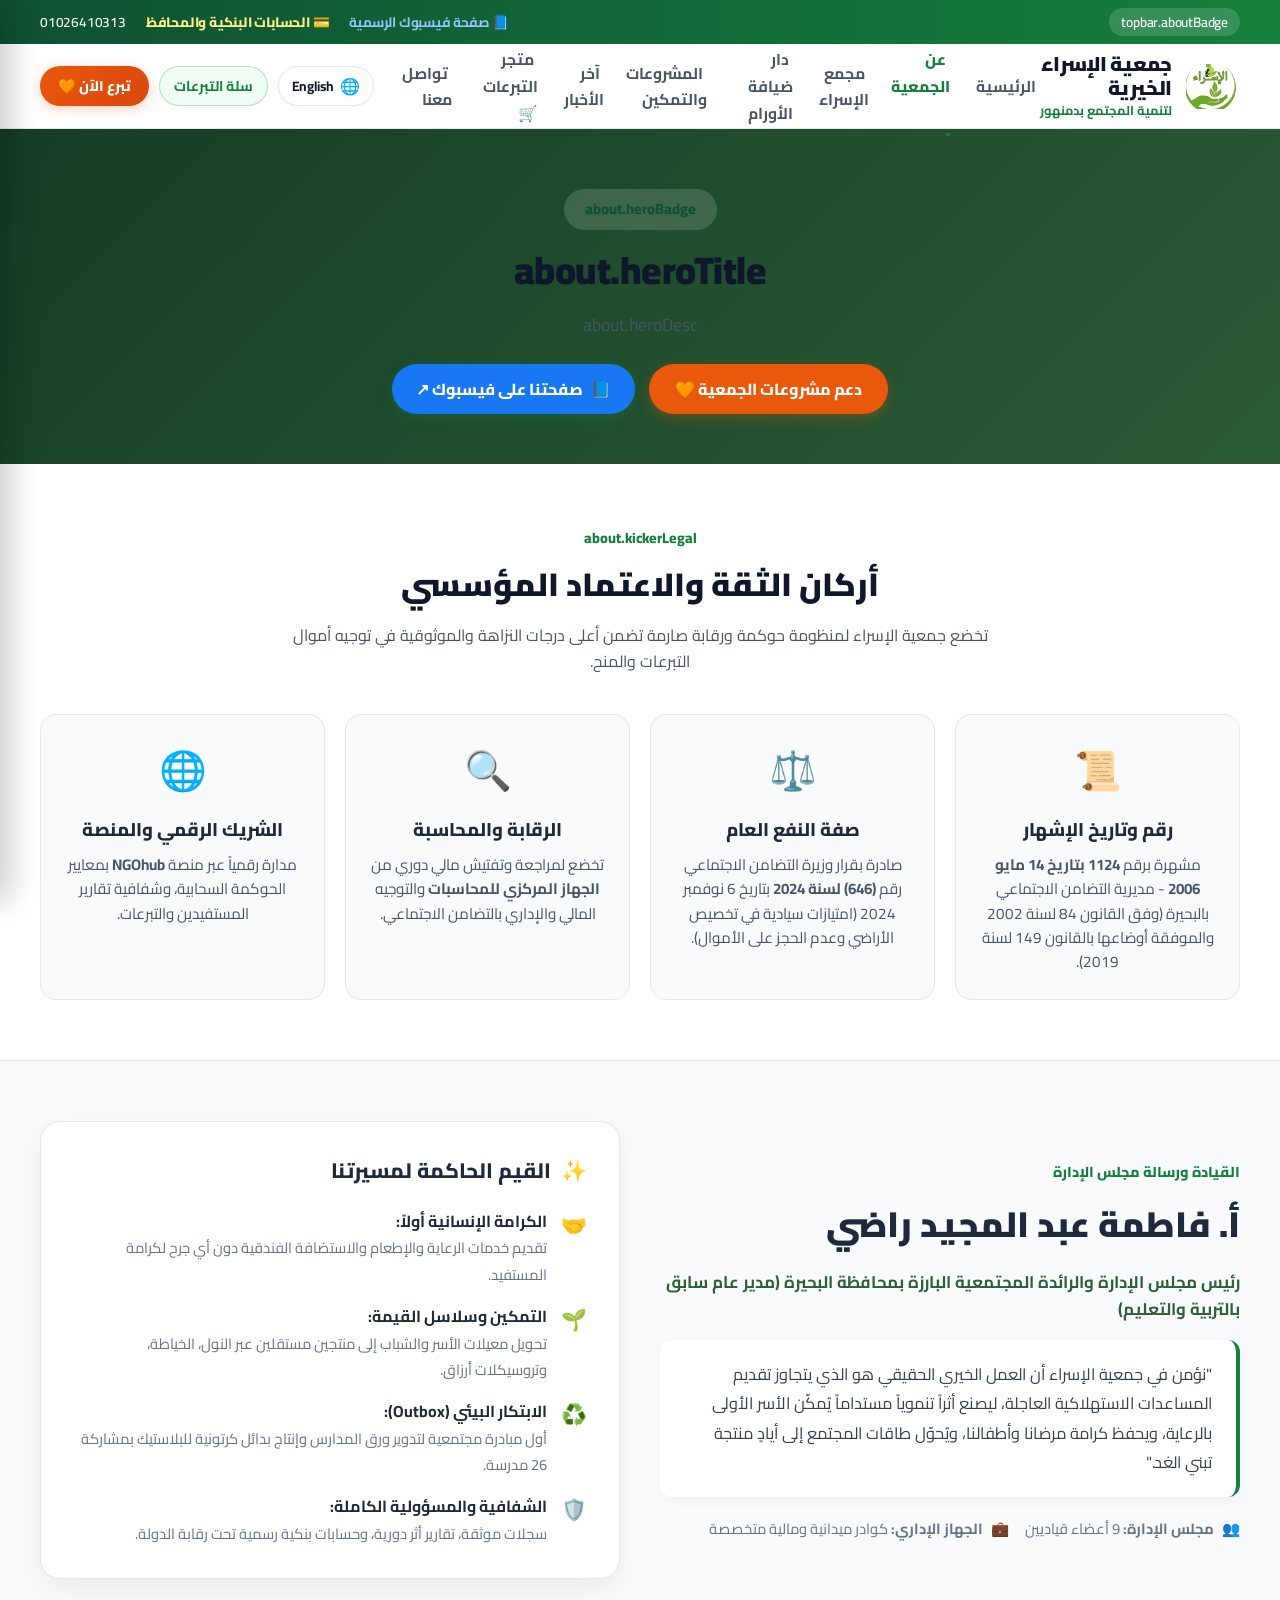
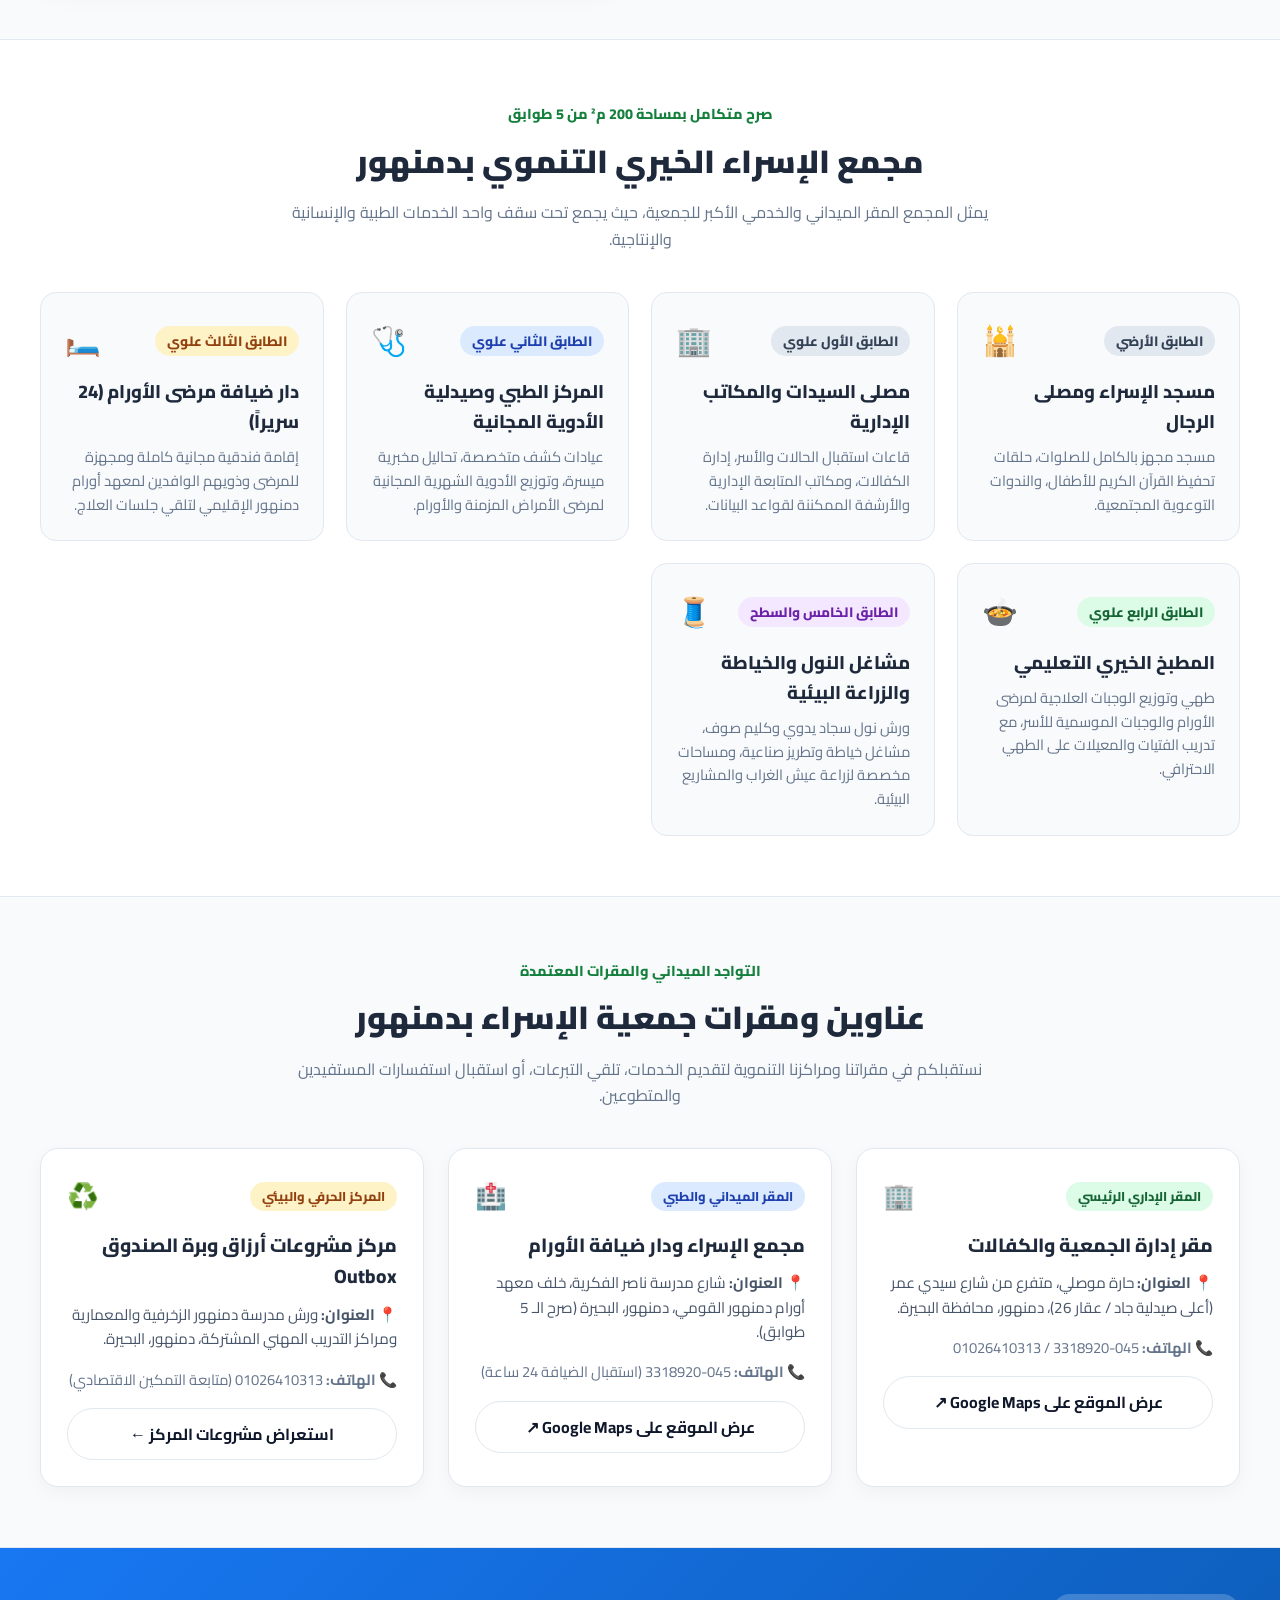
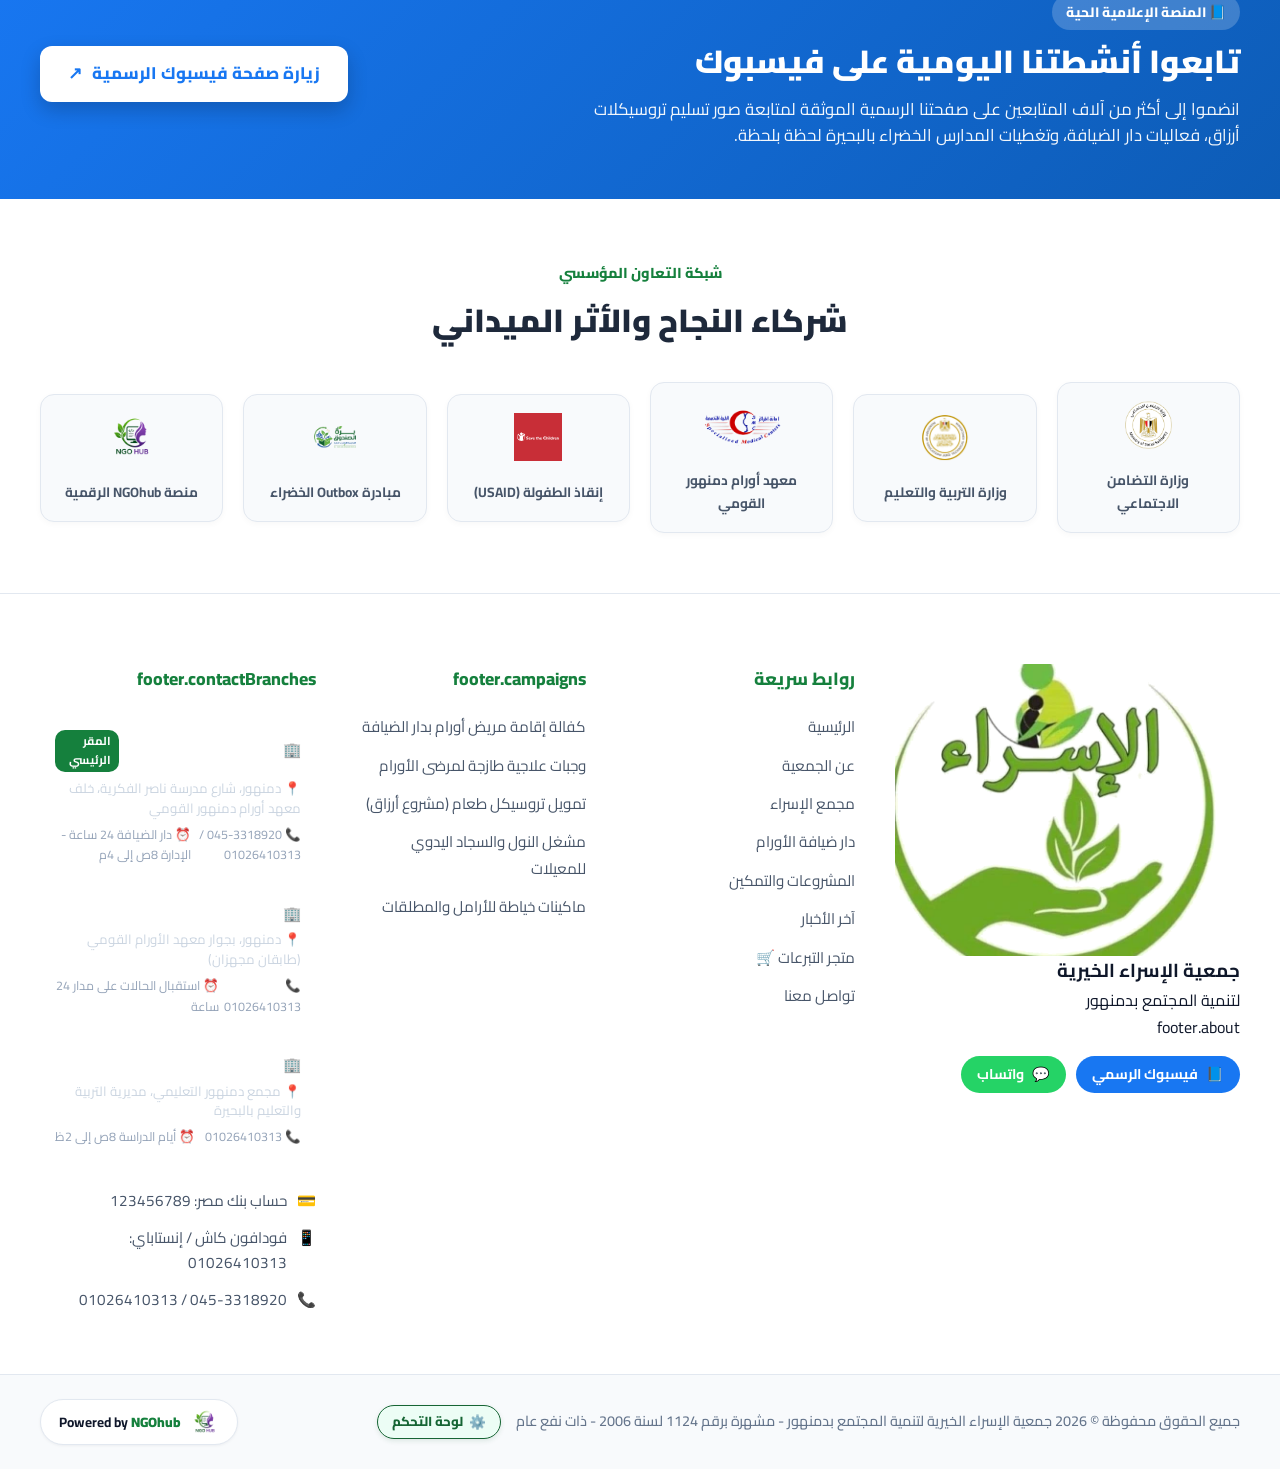
==== about.html @ 076d360e "feat: add news page, about page, multi-branches, store campaign modal, facebook integration, cms aud" ====
<!DOCTYPE html>
<html lang="ar" dir="rtl">
<head>
  <meta charset="UTF-8">
  <meta name="viewport" content="width=device-width, initial-scale=1.0">
  <title>عن الجمعية والقيادة والمجمع | جمعية الإسراء الخيرية بدمنهور</title>
  <meta name="description" content="تعرف على جمعية الإسراء الخيرية لتنمية المجتمع بدمنهور: مشهرة برقم 1124 لسنة 2006 وذات نفع عام بقرار وزاري 646 لسنة 2024. مجلس الإدارة، مجمع الـ 5 طوابق، ومقراتنا بالبحيرة.">
  <link rel="stylesheet" href="style.css">
  <link rel="icon" type="image/png" href="logo.png">
  <script src="i18n.js"></script>
</head>
<body>

  <!-- Top Announcement Bar -->
  <div class="top-bar">
    <div class="container top-bar-inner">
      <div class="top-bar-badge">
        <span data-i18n="topbar.aboutBadge">🏛️ جمعية أهلية ذات نفع عام بقرار وزاري رقم 646 لسنة 2024</span>
      </div>
      <div class="top-bar-links">
        <a href="https://www.facebook.com/gam3it.alesraa" target="_blank" rel="noopener noreferrer" class="top-bar-link" style="color:#93C5FD; font-weight:700;">📘 صفحة فيسبوك الرسمية</a>
        <a href="checkout.html" class="top-bar-link" style="color:#FEF08A; font-weight:800;" data-i18n="topbar.bankLink">💳 الحسابات البنكية والمحافظ</a>
        <a href="tel:+20453318920" class="top-bar-link" data-i18n="topbar.phone">📞 هاتف الجمعية: 045-3318920</a>
      </div>
    </div>
  </div>

  <!-- Sticky Main Navigation Header -->
  <header class="site-header">
    <div class="container nav-container">
      <a href="index.html" class="brand-identity">
        <img src="logo.png" alt="شعار جمعية الإسراء الخيرية" class="brand-logo-img">
        <div class="brand-names">
          <span class="brand-title" data-i18n="brand.title">جمعية الإسراء الخيرية</span>
          <span class="brand-subtitle" data-i18n="brand.subtitle">لتنمية المجتمع بدمنهور</span>
        </div>
      </a>

      <nav class="main-navigation">
        <ul class="nav-links-list">
          <li><a href="index.html" class="nav-item-link" data-i18n="nav.home">الرئيسية</a></li>
          <li><a href="about.html" class="nav-item-link active" data-i18n="nav.about">عن الجمعية</a></li>
          <li><a href="complex.html" class="nav-item-link" data-i18n="nav.complex">مجمع الإسراء</a></li>
          <li><a href="hostel.html" class="nav-item-link" data-i18n="nav.hostel">دار ضيافة الأورام</a></li>
          <li><a href="projects.html" class="nav-item-link" data-i18n="nav.projects">مشروعاتنا</a></li>
          <li><a href="news.html" class="nav-item-link" data-i18n="nav.news">آخر الأخبار</a></li>
          <li><a href="store.html" class="nav-item-link" data-i18n="nav.store">متجر التبرعات 🛒</a></li>
          <li><a href="contact.html" class="nav-item-link" data-i18n="nav.contact">تواصل معنا</a></li>
        </ul>

        <div class="nav-actions-group">
          <!-- Language Switcher Button -->
          <button class="lang-switcher-btn" onclick="toggleLanguage()" aria-label="تبديل اللغة / Switch Language" title="Switch Language / تغيير اللغة">
            <span class="lang-icon">🌐</span>
            <span class="lang-label">English</span>
          </button>

          <!-- Cart Trigger Button -->
          <button class="cart-trigger-btn" aria-label="عرض سلة التبرعات">
            <span data-i18n="nav.cart">🛒 السلة</span>
            <span class="cart-badge-count">0</span>
          </button>
          <a href="store.html" class="header-donate-btn">
            <span data-i18n="nav.donateNow">تبرع الآن 🧡</span>
          </a>
          <button class="mobile-nav-toggle" onclick="openMobileNav()" aria-label="فتح القائمة الرئيسية">☰</button>
        </div>
      </nav>
    </div>
  </header>

  <!-- Mobile Drawer Menu (Slide-In) -->
  <div class="mobile-nav-drawer" onclick="if(event.target===this)closeMobileNav()">
    <div class="mobile-drawer-content">
      <div class="mobile-drawer-header">
        <div class="brand-identity">
          <img src="logo.png" alt="جمعية الإسراء" style="width: 40px; height: 40px; object-fit: contain;">
          <span style="font-weight: 800; font-size: 1.05rem; color: var(--text-main);" data-i18n="brand.short">جمعية الإسراء</span>
        </div>
        <div style="display:flex; align-items:center; gap:8px;">
          <button class="lang-switcher-btn" onclick="toggleLanguage()" aria-label="Switch Language">
            <span class="lang-icon">🌐</span>
            <span class="lang-label">English</span>
          </button>
          <button class="mobile-drawer-close" onclick="closeMobileNav()" aria-label="إغلاق القائمة">✕</button>
        </div>
      </div>
      <div class="mobile-drawer-links">
        <a href="index.html" data-i18n="nav.home">الرئيسية</a>
        <a href="about.html" class="active" data-i18n="nav.about">عن جمعية الإسراء</a>
        <a href="complex.html" data-i18n="nav.complex">مجمع الإسراء التنموي</a>
        <a href="hostel.html" data-i18n="nav.hostel">دار ضيافة الأورام</a>
        <a href="projects.html" data-i18n="nav.projects">مشروعات التمكين و Outbox</a>
        <a href="news.html" data-i18n="nav.news">آخر الأخبار والتغطيات</a>
        <a href="store.html" data-i18n="nav.store">متجر التبرعات 🛒</a>
        <a href="checkout.html" data-i18n="topbar.bankLink">الحسابات البنكية والمحافظ</a>
        <a href="contact.html" data-i18n="nav.contact">تواصل معنا والتدريب</a>
      </div>
      <div class="mobile-drawer-footer">
        <a href="https://www.facebook.com/gam3it.alesraa" target="_blank" rel="noopener noreferrer" class="btn-primary" style="width:100%; text-align:center; background:#1877F2; margin-bottom:8px;">تابعنا على فيسبوك 📘</a>
        <a href="store.html" class="btn-orange" style="width:100%; text-align:center;" data-i18n="nav.donateNow">تبرع للمشروعات 🧡</a>
      </div>
    </div>
  </div>

  <!-- Slide-Over Cart Drawer -->
  <div class="cart-drawer-overlay"></div>
  <div class="cart-drawer">
    <div class="cart-drawer-header">
      <div class="cart-drawer-title">
        <span data-i18n="cart.title">🛒 سلة التبرعات</span>
      </div>
      <button class="cart-drawer-close" aria-label="إغلاق السلة">✕</button>
    </div>
    <div class="cart-drawer-body"></div>
    <div class="cart-drawer-footer">
      <div class="cart-total-row">
        <span data-i18n="cart.total">إجمالي التبرع:</span>
        <span class="cart-total-amount">0 ج.م</span>
      </div>
      <a href="checkout.html" class="btn-checkout" data-i18n="cart.checkout">متابعة إتمام التبرع ←</a>
    </div>
  </div>

  <!-- About Hero Banner -->
  <section class="page-hero-banner" style="background: linear-gradient(135deg, #153E26 0%, #2A5C35 100%); color: #FFFFFF; padding: 60px 0 50px; text-align: center;">
    <div class="container">
      <div class="hero-badge-pill" style="display:inline-flex; align-items:center; gap:8px; background:rgba(255,255,255,0.15); padding:7px 20px; border-radius:30px; font-size:0.92rem; margin-bottom:16px;">
        <span id="aboutHeroBadge" data-i18n="about.heroBadge">🏛️ جمعية الإسراء الخيرية لتنمية المجتمع بدمنهور</span>
      </div>
      <h1 class="hero-heading" id="aboutHeroTitle" style="font-size:2.4rem; margin:0 0 16px; font-weight:900;" data-i18n="about.heroTitle">
        مسيرة عطاء وتنمية مستدامة ترعى الإنسان وتبني المجتمع منذ 2006
      </h1>
      <p class="hero-description" id="aboutHeroDesc" style="max-width:820px; margin:0 auto; font-size:1.1rem; opacity:0.95; line-height:1.7;" data-i18n="about.heroDesc">
        مؤسسة أهلية مصرية رائدة حائزة على صفة النفع العام بقرار وزاري (646 لسنة 2024). ندير صرحاً تنموياً متكاملاً من 5 طوابق، ودار ضيافة مجانية لمرضى الأورام، ونقود مبادرات نوعية في التمكين الاقتصادي والتعليم والبيئة بمحافظة البحيرة.
      </p>
      <div style="display:flex; justify-content:center; gap:14px; margin-top:24px; flex-wrap:wrap;">
        <a href="store.html" class="btn-orange" style="padding:12px 26px;">دعم مشروعات الجمعية 🧡</a>
        <a href="https://www.facebook.com/gam3it.alesraa" target="_blank" rel="noopener noreferrer" class="btn-primary" style="background:#1877F2; border-color:#1877F2; padding:12px 24px; display:inline-flex; align-items:center; gap:8px;">
          <span>📘</span> <span>صفحتنا على فيسبوك ↗</span>
        </a>
      </div>
    </div>
  </section>

  <!-- Legal & Institutional Identity Grid -->
  <section class="about-legal-section" style="padding: 60px 0; background: #FFFFFF;">
    <div class="container">
      <div class="section-header-center" style="text-align:center; max-width:700px; margin:0 auto 40px;">
        <span class="section-kicker" style="color:var(--brand-green); font-weight:800; font-size:0.9rem;" data-i18n="about.kickerLegal">الهوية المؤسسية والوضع القانوني</span>
        <h2 style="font-size:2rem; color:var(--text-main); font-weight:900; margin:8px 0 12px;">أركان الثقة والاعتماد المؤسسي</h2>
        <p style="color:var(--text-muted); font-size:1rem; line-height:1.6;">تخضع جمعية الإسراء لمنظومة حوكمة ورقابة صارمة تضمن أعلى درجات النزاهة والموثوقية في توجيه أموال التبرعات والمنح.</p>
      </div>

      <div class="grid-4-cards" style="display:grid; grid-template-columns:repeat(auto-fit, minmax(240px, 1fr)); gap:20px;">
        
        <div class="bento-card" style="background:#F8FAFC; border:1px solid #E2E8F0; border-radius:16px; padding:24px; text-align:center;">
          <div style="font-size:2.4rem; margin-bottom:12px;">📜</div>
          <h3 style="font-size:1.15rem; color:#1E293B; margin-bottom:8px; font-weight:800;">رقم وتاريخ الإشهار</h3>
          <p style="font-size:0.95rem; color:#475569; line-height:1.6; margin:0;">مشهرة برقم <strong>1124 بتاريخ 14 مايو 2006</strong> - مديرية التضامن الاجتماعي بالبحيرة (وفق القانون 84 لسنة 2002 والموفقة أوضاعها بالقانون 149 لسنة 2019).</p>
        </div>

        <div class="bento-card" style="background:#F8FAFC; border:1px solid #E2E8F0; border-radius:16px; padding:24px; text-align:center;">
          <div style="font-size:2.4rem; margin-bottom:12px;">⚖️</div>
          <h3 style="font-size:1.15rem; color:#1E293B; margin-bottom:8px; font-weight:800;">صفة النفع العام</h3>
          <p style="font-size:0.95rem; color:#475569; line-height:1.6; margin:0;">صادرة بقرار وزيرة التضامن الاجتماعي رقم <strong>(646) لسنة 2024</strong> بتاريخ 6 نوفمبر 2024 (امتيازات سيادية في تخصيص الأراضي وعدم الحجز على الأموال).</p>
        </div>

        <div class="bento-card" style="background:#F8FAFC; border:1px solid #E2E8F0; border-radius:16px; padding:24px; text-align:center;">
          <div style="font-size:2.4rem; margin-bottom:12px;">🔍</div>
          <h3 style="font-size:1.15rem; color:#1E293B; margin-bottom:8px; font-weight:800;">الرقابة والمحاسبة</h3>
          <p style="font-size:0.95rem; color:#475569; line-height:1.6; margin:0;">تخضع لمراجعة وتفتيش مالي دوري من <strong>الجهاز المركزي للمحاسبات</strong> والتوجيه المالي والإداري بالتضامن الاجتماعي.</p>
        </div>

        <div class="bento-card" style="background:#F8FAFC; border:1px solid #E2E8F0; border-radius:16px; padding:24px; text-align:center;">
          <div style="font-size:2.4rem; margin-bottom:12px;">🌐</div>
          <h3 style="font-size:1.15rem; color:#1E293B; margin-bottom:8px; font-weight:800;">الشريك الرقمي والمنصة</h3>
          <p style="font-size:0.95rem; color:#475569; line-height:1.6; margin:0;">مدارة رقمياً عبر منصة <strong>NGOhub</strong> بمعايير الحوكمة السحابية، وشفافية تقارير المستفيدين والتبرعات.</p>
        </div>

      </div>
    </div>
  </section>

  <!-- Leadership & Board of Directors Section -->
  <section class="about-leadership-section" style="padding: 60px 0; background: #F8FAFC; border-top:1px solid #E2E8F0; border-bottom:1px solid #E2E8F0;">
    <div class="container">
      <div style="display:grid; grid-template-columns:repeat(auto-fit, minmax(320px, 1fr)); gap:40px; align-items:center;">
        
        <!-- Speech & Leadership Info -->
        <div>
          <span style="color:var(--brand-green); font-weight:800; font-size:0.9rem;">القيادة ورسالة مجلس الإدارة</span>
          <h2 style="font-size:2.2rem; color:#1E293B; font-weight:900; margin:10px 0 16px;">أ. فاطمة عبد المجيد راضي</h2>
          <p style="font-size:1.05rem; color:#2E6038; font-weight:700; margin-bottom:16px;">رئيس مجلس الإدارة والرائدة المجتمعية البارزة بمحافظة البحيرة (مدير عام سابق بالتربية والتعليم)</p>
          
          <blockquote style="background:#FFFFFF; border-right:4px solid var(--brand-green); padding:20px 24px; border-radius:12px; font-size:1.02rem; color:#334155; line-height:1.8; margin:0 0 20px; box-shadow:0 4px 12px rgba(0,0,0,0.04);">
            "نؤمن في جمعية الإسراء أن العمل الخيري الحقيقي هو الذي يتجاوز تقديم المساعدات الاستهلاكية العاجلة، ليصنع أثراً تنموياً مستداماً يُمكّن الأسر الأولى بالرعاية، ويحفظ كرامة مرضانا وأطفالنا، ويُحوّل طاقات المجتمع إلى أيادٍ منتجة تبني الغد."
          </blockquote>

          <div style="display:flex; flex-wrap:wrap; gap:16px; font-size:0.92rem; color:#64748B;">
            <div style="display:flex; align-items:center; gap:8px;">
              <span>👥</span>
              <span><strong>مجلس الإدارة:</strong> 9 أعضاء قياديين</span>
            </div>
            <div style="display:flex; align-items:center; gap:8px;">
              <span>💼</span>
              <span><strong>الجهاز الإداري:</strong> كوادر ميدانية ومالية متخصصة</span>
            </div>
          </div>
        </div>

        <!-- Visual / Highlights Card -->
        <div style="background:#FFFFFF; border:1px solid #E2E8F0; border-radius:20px; padding:32px; box-shadow:0 10px 30px rgba(0,0,0,0.06);">
          <h3 style="font-size:1.3rem; color:#1E293B; font-weight:800; margin-bottom:20px; display:flex; align-items:center; gap:10px;">
            <span>✨</span> <span>القيم الحاكمة لمسيرتنا</span>
          </h3>
          <ul style="list-style:none; padding:0; margin:0; display:flex; flex-direction:column; gap:16px;">
            <li style="display:flex; gap:14px; align-items:flex-start;">
              <span style="font-size:1.3rem;">🤝</span>
              <div>
                <strong style="color:#1E293B; display:block; font-size:1rem;">الكرامة الإنسانية أولاً:</strong>
                <span style="font-size:0.92rem; color:#64748B;">تقديم خدمات الرعاية والإطعام والاستضافة الفندقية دون أي جرح لكرامة المستفيد.</span>
              </div>
            </li>
            <li style="display:flex; gap:14px; align-items:flex-start;">
              <span style="font-size:1.3rem;">🌱</span>
              <div>
                <strong style="color:#1E293B; display:block; font-size:1rem;">التمكين وسلاسل القيمة:</strong>
                <span style="font-size:0.92rem; color:#64748B;">تحويل معيلات الأسر والشباب إلى منتجين مستقلين عبر النول، الخياطة، وتروسيكلات أرزاق.</span>
              </div>
            </li>
            <li style="display:flex; gap:14px; align-items:flex-start;">
              <span style="font-size:1.3rem;">♻️</span>
              <div>
                <strong style="color:#1E293B; display:block; font-size:1rem;">الابتكار البيئي (Outbox):</strong>
                <span style="font-size:0.92rem; color:#64748B;">أول مبادرة مجتمعية لتدوير ورق المدارس وإنتاج بدائل كرتونية للبلاستيك بمشاركة 26 مدرسة.</span>
              </div>
            </li>
            <li style="display:flex; gap:14px; align-items:flex-start;">
              <span style="font-size:1.3rem;">🛡️</span>
              <div>
                <strong style="color:#1E293B; display:block; font-size:1rem;">الشفافية والمسؤولية الكاملة:</strong>
                <span style="font-size:0.92rem; color:#64748B;">سجلات موثقة، تقارير أثر دورية، وحسابات بنكية رسمية تحت رقابة الدولة.</span>
              </div>
            </li>
          </ul>
        </div>

      </div>
    </div>
  </section>

  <!-- Physical Complex Floors Breakdown (Al-Israa Complex) -->
  <section class="about-complex-section" style="padding: 60px 0; background: #FFFFFF;">
    <div class="container">
      <div class="section-header-center" style="text-align:center; max-width:720px; margin:0 auto 40px;">
        <span class="section-kicker" style="color:var(--brand-green); font-weight:800; font-size:0.9rem;">صرح متكامل بمساحة 200 م² من 5 طوابق</span>
        <h2 style="font-size:2rem; color:#1E293B; font-weight:900; margin:8px 0 12px;">مجمع الإسراء الخيري التنموي بدمنهور</h2>
        <p style="color:#64748B; font-size:1rem;">يمثل المجمع المقر الميداني والخدمي الأكبر للجمعية، حيث يجمع تحت سقف واحد الخدمات الطبية والإنسانية والإنتاجية.</p>
      </div>

      <div style="display:grid; grid-template-columns:repeat(auto-fit, minmax(280px, 1fr)); gap:22px;">
        
        <div style="background:#F8FAFC; border:1px solid #E2E8F0; border-radius:16px; padding:24px;">
          <div style="display:flex; align-items:center; justify-content:space-between; margin-bottom:12px;">
            <span style="background:#E2E8F0; color:#334155; font-weight:800; padding:4px 12px; border-radius:20px; font-size:0.85rem;">الطابق الأرضي</span>
            <span style="font-size:1.8rem;">🕌</span>
          </div>
          <h4 style="font-size:1.15rem; color:#1E293B; margin-bottom:8px; font-weight:800;">مسجد الإسراء ومصلى الرجال</h4>
          <p style="font-size:0.92rem; color:#64748B; line-height:1.6; margin:0;">مسجد مجهز بالكامل للصلوات، حلقات تحفيظ القرآن الكريم للأطفال، والندوات التوعوية المجتمعية.</p>
        </div>

        <div style="background:#F8FAFC; border:1px solid #E2E8F0; border-radius:16px; padding:24px;">
          <div style="display:flex; align-items:center; justify-content:space-between; margin-bottom:12px;">
            <span style="background:#E2E8F0; color:#334155; font-weight:800; padding:4px 12px; border-radius:20px; font-size:0.85rem;">الطابق الأول علوي</span>
            <span style="font-size:1.8rem;">🏢</span>
          </div>
          <h4 style="font-size:1.15rem; color:#1E293B; margin-bottom:8px; font-weight:800;">مصلى السيدات والمكاتب الإدارية</h4>
          <p style="font-size:0.92rem; color:#64748B; line-height:1.6; margin:0;">قاعات استقبال الحالات والأسر، إدارة الكفالات، ومكاتب المتابعة الإدارية والأرشفة الممكننة لقواعد البيانات.</p>
        </div>

        <div style="background:#F8FAFC; border:1px solid #E2E8F0; border-radius:16px; padding:24px;">
          <div style="display:flex; align-items:center; justify-content:space-between; margin-bottom:12px;">
            <span style="background:#DBEAFE; color:#1E40AF; font-weight:800; padding:4px 12px; border-radius:20px; font-size:0.85rem;">الطابق الثاني علوي</span>
            <span style="font-size:1.8rem;">🩺</span>
          </div>
          <h4 style="font-size:1.15rem; color:#1E293B; margin-bottom:8px; font-weight:800;">المركز الطبي وصيدلية الأدوية المجانية</h4>
          <p style="font-size:0.92rem; color:#64748B; line-height:1.6; margin:0;">عيادات كشف متخصصة، تحاليل مخبرية ميسرة، وتوزيع الأدوية الشهرية المجانية لمرضى الأمراض المزمنة والأورام.</p>
        </div>

        <div style="background:#F8FAFC; border:1px solid #E2E8F0; border-radius:16px; padding:24px;">
          <div style="display:flex; align-items:center; justify-content:space-between; margin-bottom:12px;">
            <span style="background:#FEF3C7; color:#92400E; font-weight:800; padding:4px 12px; border-radius:20px; font-size:0.85rem;">الطابق الثالث علوي</span>
            <span style="font-size:1.8rem;">🛏️</span>
          </div>
          <h4 style="font-size:1.15rem; color:#1E293B; margin-bottom:8px; font-weight:800;">دار ضيافة مرضى الأورام (24 سريراً)</h4>
          <p style="font-size:0.92rem; color:#64748B; line-height:1.6; margin:0;">إقامة فندقية مجانية كاملة ومجهزة للمرضى وذويهم الوافدين لمعهد أورام دمنهور الإقليمي لتلقي جلسات العلاج.</p>
        </div>

        <div style="background:#F8FAFC; border:1px solid #E2E8F0; border-radius:16px; padding:24px;">
          <div style="display:flex; align-items:center; justify-content:space-between; margin-bottom:12px;">
            <span style="background:#DCFCE7; color:#166534; font-weight:800; padding:4px 12px; border-radius:20px; font-size:0.85rem;">الطابق الرابع علوي</span>
            <span style="font-size:1.8rem;">🍲</span>
          </div>
          <h4 style="font-size:1.15rem; color:#1E293B; margin-bottom:8px; font-weight:800;">المطبخ الخيري التعليمي</h4>
          <p style="font-size:0.92rem; color:#64748B; line-height:1.6; margin:0;">طهي وتوزيع الوجبات العلاجية لمرضى الأورام والوجبات الموسمية للأسر، مع تدريب الفتيات والمعيلات على الطهي الاحترافي.</p>
        </div>

        <div style="background:#F8FAFC; border:1px solid #E2E8F0; border-radius:16px; padding:24px;">
          <div style="display:flex; align-items:center; justify-content:space-between; margin-bottom:12px;">
            <span style="background:#F3E8FF; color:#6B21A8; font-weight:800; padding:4px 12px; border-radius:20px; font-size:0.85rem;">الطابق الخامس والسطح</span>
            <span style="font-size:1.8rem;">🧵</span>
          </div>
          <h4 style="font-size:1.15rem; color:#1E293B; margin-bottom:8px; font-weight:800;">مشاغل النول والخياطة والزراعة البيئية</h4>
          <p style="font-size:0.92rem; color:#64748B; line-height:1.6; margin:0;">ورش نول سجاد يدوي وكليم صوف، مشاغل خياطة وتطريز صناعية، ومساحات مخصصة لزراعة عيش الغراب والمشاريع البيئية.</p>
        </div>

      </div>
    </div>
  </section>

  <!-- Multiple Branches & Interactive Addresses Section -->
  <section class="about-branches-section" style="padding: 60px 0; background: #F8FAFC; border-top:1px solid #E2E8F0; border-bottom:1px solid #E2E8F0;">
    <div class="container">
      <div class="section-header-center" style="text-align:center; max-width:700px; margin:0 auto 40px;">
        <span class="section-kicker" style="color:var(--brand-green); font-weight:800; font-size:0.9rem;">التواجد الميداني والمقرات المعتمدة</span>
        <h2 style="font-size:2rem; color:#1E293B; font-weight:900; margin:8px 0 12px;">عناوين ومقرات جمعية الإسراء بدمنهور</h2>
        <p style="color:#64748B; font-size:1rem;">نستقبلكم في مقراتنا ومراكزنا التنموية لتقديم الخدمات، تلقي التبرعات، أو استقبال استفسارات المستفيدين والمتطوعين.</p>
      </div>

      <div class="branches-grid" id="aboutBranchesGrid" style="display:grid; grid-template-columns:repeat(auto-fit, minmax(320px, 1fr)); gap:24px;">
        
        <!-- Branch 1: Main Admin HQ -->
        <div class="branch-card" style="background:#FFFFFF; border:1px solid #E2E8F0; border-radius:18px; padding:26px; box-shadow:0 6px 18px rgba(0,0,0,0.04);">
          <div style="display:flex; justify-content:space-between; align-items:center; margin-bottom:12px;">
            <span style="background:#DCFCE7; color:#166534; font-weight:800; font-size:0.8rem; padding:4px 12px; border-radius:20px;">المقر الإداري الرئيسي</span>
            <span style="font-size:1.6rem;">🏢</span>
          </div>
          <h3 style="font-size:1.2rem; color:#1E293B; margin-bottom:10px; font-weight:800;">مقر إدارة الجمعية والكفالات</h3>
          <p style="font-size:0.95rem; color:#475569; line-height:1.6; margin-bottom:16px;">
            📍 <strong>العنوان:</strong> حارة موصلي، متفرع من شارع سيدي عمر (أعلى صيدلية جاد / عقار 26)، دمنهور، محافظة البحيرة.
          </p>
          <div style="font-size:0.92rem; color:#64748B; margin-bottom:16px;">
            📞 <strong>الهاتف:</strong> 045-3318920 / 01026410313
          </div>
          <a href="https://maps.google.com/maps?q=%D8%AF%D9%85%D9%86%D9%87%D9%88%D8%B1%20%D8%B3%D9%8A%D8%AF%D9%8A%20%D8%B9%D9%85%D8%B1" target="_blank" rel="noopener noreferrer" class="btn-outline" style="width:100%; text-align:center; display:block;">
            عرض الموقع على Google Maps ↗
          </a>
        </div>

        <!-- Branch 2: Al-Israa Complex -->
        <div class="branch-card" style="background:#FFFFFF; border:1px solid #E2E8F0; border-radius:18px; padding:26px; box-shadow:0 6px 18px rgba(0,0,0,0.04);">
          <div style="display:flex; justify-content:space-between; align-items:center; margin-bottom:12px;">
            <span style="background:#DBEAFE; color:#1E40AF; font-weight:800; font-size:0.8rem; padding:4px 12px; border-radius:20px;">المقر الميداني والطبي</span>
            <span style="font-size:1.6rem;">🏥</span>
          </div>
          <h3 style="font-size:1.2rem; color:#1E293B; margin-bottom:10px; font-weight:800;">مجمع الإسراء ودار ضيافة الأورام</h3>
          <p style="font-size:0.95rem; color:#475569; line-height:1.6; margin-bottom:16px;">
            📍 <strong>العنوان:</strong> شارع مدرسة ناصر الفكرية، خلف معهد أورام دمنهور القومي، دمنهور، البحيرة (صرح الـ 5 طوابق).
          </p>
          <div style="font-size:0.92rem; color:#64748B; margin-bottom:16px;">
            📞 <strong>الهاتف:</strong> 045-3318920 (استقبال الضيافة 24 ساعة)
          </div>
          <a href="https://maps.google.com/maps?q=%D9%85%D8%B9%D9%87%D8%AF%20%D8%A3%D9%88%D8%B1%D8%A7%D9%85%20%D8%AF%D9%85%D9%86%D9%87%D9%88%D8%B1" target="_blank" rel="noopener noreferrer" class="btn-outline" style="width:100%; text-align:center; display:block;">
            عرض الموقع على Google Maps ↗
          </a>
        </div>

        <!-- Branch 3: Outbox & Vocational Hub -->
        <div class="branch-card" style="background:#FFFFFF; border:1px solid #E2E8F0; border-radius:18px; padding:26px; box-shadow:0 6px 18px rgba(0,0,0,0.04);">
          <div style="display:flex; justify-content:space-between; align-items:center; margin-bottom:12px;">
            <span style="background:#FEF3C7; color:#92400E; font-weight:800; font-size:0.8rem; padding:4px 12px; border-radius:20px;">المركز الحرفي والبيئي</span>
            <span style="font-size:1.6rem;">♻️</span>
          </div>
          <h3 style="font-size:1.2rem; color:#1E293B; margin-bottom:10px; font-weight:800;">مركز مشروعات أرزاق وبرة الصندوق Outbox</h3>
          <p style="font-size:0.95rem; color:#475569; line-height:1.6; margin-bottom:16px;">
            📍 <strong>العنوان:</strong> ورش مدرسة دمنهور الزخرفية والمعمارية ومراكز التدريب المهني المشتركة، دمنهور، البحيرة.
          </p>
          <div style="font-size:0.92rem; color:#64748B; margin-bottom:16px;">
            📞 <strong>الهاتف:</strong> 01026410313 (متابعة التمكين الاقتصادي)
          </div>
          <a href="projects.html" class="btn-outline" style="width:100%; text-align:center; display:block;">
            استعراض مشروعات المركز ←
          </a>
        </div>

      </div>
    </div>
  </section>

  <!-- Official Facebook Channel Callout Banner -->
  <section class="about-facebook-banner" style="padding: 50px 0; background: linear-gradient(135deg, #1877F2 0%, #0D5CB6 100%); color: #FFFFFF;">
    <div class="container" style="display:flex; justify-content:space-between; align-items:center; gap:30px; flex-wrap:wrap;">
      <div style="max-width:650px;">
        <span style="background:rgba(255,255,255,0.2); padding:5px 14px; border-radius:20px; font-size:0.85rem; font-weight:800;">📘 المنصة الإعلامية الحية</span>
        <h2 style="font-size:2rem; font-weight:900; margin:10px 0 8px;">تابعوا أنشطتنا اليومية على فيسبوك</h2>
        <p style="font-size:1.05rem; opacity:0.95; line-height:1.6; margin:0;">
          انضموا إلى أكثر من آلاف المتابعين على صفحتنا الرسمية الموثقة لمتابعة صور تسليم تروسيكلات أرزاق، فعاليات دار الضيافة، وتغطيات المدارس الخضراء بالبحيرة لحظة بلحظة.
        </p>
      </div>
      <div>
        <a href="https://www.facebook.com/gam3it.alesraa" target="_blank" rel="noopener noreferrer" style="background:#FFFFFF; color:#1877F2; padding:14px 28px; border-radius:12px; font-size:1.05rem; font-weight:800; text-decoration:none; display:inline-flex; align-items:center; gap:10px; box-shadow:0 8px 20px rgba(0,0,0,0.2);">
          <span>زيارة صفحة فيسبوك الرسمية</span>
          <span>↗</span>
        </a>
      </div>
    </div>
  </section>

  <!-- Strategic Partners Section -->
  <section class="about-partners-section" style="padding: 60px 0; background: #FFFFFF;">
    <div class="container">
      <div class="section-header-center" style="text-align:center; max-width:680px; margin:0 auto 36px;">
        <span class="section-kicker" style="color:var(--brand-green); font-weight:800; font-size:0.9rem;">شبكة التعاون المؤسسي</span>
        <h2 style="font-size:2rem; color:#1E293B; font-weight:900; margin:8px 0 10px;">شركاء النجاح والأثر الميداني</h2>
      </div>

      <div class="partners-grid" style="display:grid; grid-template-columns:repeat(auto-fit, minmax(150px, 1fr)); gap:20px; align-items:center;">
        <div class="partner-card" style="background:#F8FAFC; border:1px solid #E2E8F0; border-radius:14px; padding:18px; text-align:center;">
          <img src="partner-tadamun.png" alt="وزارة التضامن الاجتماعي" style="max-height:48px; object-fit:contain; margin-bottom:8px;">
          <div style="font-size:0.85rem; font-weight:700; color:#475569;">وزارة التضامن الاجتماعي</div>
        </div>
        <div class="partner-card" style="background:#F8FAFC; border:1px solid #E2E8F0; border-radius:14px; padding:18px; text-align:center;">
          <img src="partner-education.png" alt="وزارة التربية والتعليم" style="max-height:48px; object-fit:contain; margin-bottom:8px;">
          <div style="font-size:0.85rem; font-weight:700; color:#475569;">وزارة التربية والتعليم</div>
        </div>
        <div class="partner-card" style="background:#F8FAFC; border:1px solid #E2E8F0; border-radius:14px; padding:18px; text-align:center;">
          <img src="partner-oncology.png" alt="معهد أورام دمنهور" style="max-height:48px; object-fit:contain; margin-bottom:8px;">
          <div style="font-size:0.85rem; font-weight:700; color:#475569;">معهد أورام دمنهور القومي</div>
        </div>
        <div class="partner-card" style="background:#F8FAFC; border:1px solid #E2E8F0; border-radius:14px; padding:18px; text-align:center;">
          <img src="partner-save-children.svg" alt="Save the Children" style="max-height:48px; object-fit:contain; margin-bottom:8px;">
          <div style="font-size:0.85rem; font-weight:700; color:#475569;">إنقاذ الطفولة (USAID)</div>
        </div>
        <div class="partner-card" style="background:#F8FAFC; border:1px solid #E2E8F0; border-radius:14px; padding:18px; text-align:center;">
          <img src="logo-outbox.png" alt="مؤسسة Outbox" style="max-height:48px; object-fit:contain; margin-bottom:8px;">
          <div style="font-size:0.85rem; font-weight:700; color:#475569;">مبادرة Outbox الخضراء</div>
        </div>
        <div class="partner-card" style="background:#F8FAFC; border:1px solid #E2E8F0; border-radius:14px; padding:18px; text-align:center;">
          <img src="ngohub-logo.png" alt="منصة NGOhub" style="max-height:48px; object-fit:contain; margin-bottom:8px;">
          <div style="font-size:0.85rem; font-weight:700; color:#475569;">منصة NGOhub الرقمية</div>
        </div>
      </div>
    </div>
  </section>

  <!-- Standard Multi-Branch Footer -->
  <footer class="site-footer">
    <div class="container footer-grid">
      <div>
        <div class="footer-brand">
          <img src="logo.png" alt="جمعية الإسراء" class="footer-logo-img">
          <div>
            <h3 class="footer-title" data-i18n="brand.title">جمعية الإسراء الخيرية</h3>
            <p class="footer-subtitle" data-i18n="brand.subtitle">لتنمية المجتمع بدمنهور</p>
          </div>
        </div>
        <p class="footer-text" data-i18n="footer.about">
          مؤسسة أهلية ذات نفع عام (قرار وزاري رقم 646 لسنة 2024)، مشهرة برقم 1124 لسنة 2006. نعمل على خدمة ورعاية مرضى الأورام، والتمكين الاقتصادي للأسر الأولى بالرعاية، وتدوير الورق بالمدارس بالبحيرة.
        </p>
        <div class="footer-social-links" style="display:flex; gap:10px; margin-top:16px;">
          <a href="https://www.facebook.com/gam3it.alesraa" target="_blank" rel="noopener noreferrer" class="footer-social-pill" style="display:inline-flex; align-items:center; gap:8px; background:#1877F2; color:#FFFFFF; padding:7px 16px; border-radius:20px; text-decoration:none; font-size:0.88rem; font-weight:700;" title="صفحتنا الرسمية على فيسبوك">
            <span>📘</span> <span>فيسبوك الرسمي</span>
          </a>
          <a href="https://wa.me/201026410313" target="_blank" rel="noopener noreferrer" class="footer-social-pill" style="display:inline-flex; align-items:center; gap:8px; background:#25D366; color:#FFFFFF; padding:7px 16px; border-radius:20px; text-decoration:none; font-size:0.88rem; font-weight:700;" title="تواصل عبر واتساب">
            <span>💬</span> <span>واتساب</span>
          </a>
        </div>
      </div>

      <div>
        <h4 class="footer-col-title" data-i18n="footer.quickLinks">روابط سريعة</h4>
        <ul class="footer-links-list">
          <li><a href="index.html" data-i18n="nav.home">الرئيسية</a></li>
          <li><a href="about.html" data-i18n="nav.about">عن جمعية الإسراء</a></li>
          <li><a href="complex.html" data-i18n="nav.complex">مجمع الإسراء التنموي</a></li>
          <li><a href="hostel.html" data-i18n="nav.hostel">دار ضيافة الأورام</a></li>
          <li><a href="projects.html" data-i18n="nav.projects">مشروعاتنا والتمكين</a></li>
          <li><a href="news.html" data-i18n="nav.news">آخر الأخبار</a></li>
          <li><a href="store.html" data-i18n="nav.store">متجر التبرعات</a></li>
          <li><a href="contact.html" data-i18n="nav.contact">تواصل معنا</a></li>
        </ul>
      </div>

      <div>
        <h4 class="footer-col-title" data-i18n="footer.campaigns">أبرز الحملات الخيرية</h4>
        <ul class="footer-links-list">
          <li><a href="store.html">كفالة إقامة مريض أورام بدار الضيافة</a></li>
          <li><a href="store.html">وجبات علاجية طازجة لمرضى الأورام</a></li>
          <li><a href="store.html">تمويل تروسيكل طعام (مشروع أرزاق)</a></li>
          <li><a href="store.html">مشغل النول والسجاد اليدوي للمعيلات</a></li>
          <li><a href="store.html">ماكينات خياطة للأرامل والمطلقات</a></li>
        </ul>
      </div>

      <div>
        <h4 class="footer-col-title" data-i18n="footer.contactBranches">عناوين ومقرات الجمعية والتحويل</h4>
        <div class="footer-addresses-list" id="footerBranchesContainer">
          <div class="footer-contact-item">
            <span>🏢</span>
            <span><strong>المقر الرئيسي:</strong> حارة موصلي، متفرع من شارع سيدي عمر، دمنهور</span>
          </div>
          <div class="footer-contact-item">
            <span>🏥</span>
            <span><strong>مجمع الإسراء ودار الضيافة:</strong> خلف معهد أورام دمنهور القومي</span>
          </div>
          <div class="footer-contact-item">
            <span>♻️</span>
            <span><strong>مشروع برة الصندوق Outbox:</strong> مدرسة دمنهور الزخرفية المعمارية</span>
          </div>
        </div>

        <div style="margin-top:14px; padding-top:12px; border-top:1px solid rgba(255,255,255,0.12);">
          <div class="footer-contact-item">
            <span>💳</span>
            <span class="footer-bank-val">حساب بنك مصر: 123456789</span>
          </div>
          <div class="footer-contact-item">
            <span>📱</span>
            <span class="footer-vodafone-val">فودافون كاش / إنستاباي: 01026410313</span>
          </div>
          <div class="footer-contact-item">
            <span>📞</span>
            <a href="tel:+20453318920" class="footer-phone-val" style="color: inherit;">045-3318920 / 01026410313</a>
          </div>
        </div>
      </div>
    </div>

    <!-- Powered by NGOHub Strip -->
    <div class="powered-by-strip">
      <div class="container">
        <div class="powered-by-inner">
          <p class="copyright-text">
            <span data-i18n="footer.copyright">جميع الحقوق محفوظة © 2026 جمعية الإسراء الخيرية لتنمية المجتمع بدمنهور - مشهرة برقم 1124 لسنة 2006 - ذات نفع عام</span>
            <a href="admin.html" class="btn-footer-admin" title="لوحة التحكم CMS" data-i18n="footer.adminBtn">لوحة التحكم</a>
          </p>
          <a href="https://ngo-hub.com" target="_blank" rel="noopener noreferrer" class="ngohub-badge-link" title="منصة NGOHub لدعم وإدارة المنظمات غير الحكومية">
            <img src="ngohub-logo.png" alt="شعار NGOHub" class="ngohub-logo-img">
            <span class="ngohub-powered-text">Powered by <span class="ngohub-name">NGOhub</span></span>
          </a>
        </div>
      </div>
    </div>
  </footer>

  <script src="main.js"></script>
</body>
</html>
---- style.css ----
/* ==========================================================================
   جمعية الإسراء الخيرية لتنمية المجتمع بدمنهور
   Official Redesign & Donation Store Stylesheet - Premium NGO Standards
   Design Direction: Emerald Green (#15803D), Golden Amber (#EA580C / #F59E0B),
   Clean Warm Slate Neutrals (#F8FAFC / #0F172A).
   Powered by NGOhub
   ========================================================================== */

@import url('https://fonts.googleapis.com/css2?family=Cairo:wght@300;400;500;600;700;800;900&display=swap');

:root {
  /* Brand Primary Palette */
  --brand-green: #15803D;
  --brand-green-hover: #166534;
  --brand-green-dark: #0F5132;
  --brand-green-light: #DCFCE7;
  --brand-green-subtle: #F0FDF4;

  /* Accent & Action Palette (Life Makers / NGO Standard) */
  --accent-orange: #EA580C;
  --accent-orange-hover: #C2410C;
  --accent-orange-light: #FFEDD5;
  --accent-amber: #F59E0B;
  --accent-amber-light: #FEF3C7;
  --accent-blue: #0284C7;
  --accent-blue-light: #E0F2FE;

  /* Neutrals & Surfaces */
  --bg-primary: #FFFFFF;
  --bg-secondary: #F8FAFC;
  --bg-tertiary: #F1F5F9;
  --bg-subtle: #F9FAFB;

  --text-main: #0F172A;
  --text-muted: #475569;
  --text-light: #64748B;
  --text-white: #FFFFFF;

  --border-color: #E2E8F0;
  --border-light: #F1F5F9;
  --border-focus: #15803D;

  /* Shadows with ambient tinting */
  --shadow-sm: 0 1px 3px 0 rgba(15, 23, 42, 0.05);
  --shadow-md: 0 4px 6px -1px rgba(15, 23, 42, 0.07), 0 2px 4px -2px rgba(15, 23, 42, 0.04);
  --shadow-lg: 0 10px 15px -3px rgba(15, 23, 42, 0.08), 0 4px 6px -4px rgba(15, 23, 42, 0.03);
  --shadow-xl: 0 20px 25px -5px rgba(15, 23, 42, 0.1), 0 8px 10px -6px rgba(15, 23, 42, 0.04);
  --shadow-card: 0 2px 8px rgba(0, 0, 0, 0.06);
  --shadow-card-hover: 0 12px 24px rgba(0, 0, 0, 0.1);

  /* Radius System */
  --radius-xs: 4px;
  --radius-sm: 8px;
  --radius-md: 14px;
  --radius-lg: 20px;
  --radius-xl: 28px;
  --radius-full: 9999px;

  /* Animation & Transitions */
  --transition-fast: 0.15s ease;
  --transition-normal: 0.25s cubic-bezier(0.4, 0, 0.2, 1);
  --transition-spring: 0.35s cubic-bezier(0.175, 0.885, 0.32, 1.275);
}

/* Base Reset & Typography */
* {
  box-sizing: border-box;
  margin: 0;
  padding: 0;
}

html {
  scroll-behavior: smooth;
  font-size: 16px;
}

body {
  font-family: 'Cairo', -apple-system, BlinkMacSystemFont, 'Segoe UI', Roboto, sans-serif;
  background-color: var(--bg-primary);
  color: var(--text-main);
  line-height: 1.65;
  direction: rtl;
  text-align: right;
  overflow-x: hidden;
  -webkit-font-smoothing: antialiased;
}

a {
  color: inherit;
  text-decoration: none;
  transition: var(--transition-fast);
}

img {
  max-width: 100%;
  height: auto;
  display: block;
}

ul {
  list-style: none;
}

button, input, select, textarea {
  font-family: inherit;
}

/* Layout Containers */
.container {
  width: 100%;
  max-width: 1240px;
  margin-left: auto;
  margin-right: auto;
  padding-left: 20px;
  padding-right: 20px;
}

.section-padding {
  padding-top: 75px;
  padding-bottom: 75px;
}

.text-center { text-align: center; }
.text-brand { color: var(--brand-green); }
.text-orange { color: var(--accent-orange); }
.text-muted { color: var(--text-muted); }

/* Top Announcement Bar */
.top-bar {
  background: linear-gradient(90deg, var(--brand-green-dark) 0%, var(--brand-green) 100%);
  color: #FFFFFF;
  font-size: 0.85rem;
  padding: 8px 0;
  font-weight: 600;
  letter-spacing: -0.2px;
}

.top-bar-inner {
  display: flex;
  justify-content: space-between;
  align-items: center;
  flex-wrap: wrap;
  gap: 12px;
}

.top-bar-badge {
  display: inline-flex;
  align-items: center;
  gap: 8px;
  background: rgba(255, 255, 255, 0.15);
  padding: 3px 12px;
  border-radius: var(--radius-full);
}

.top-bar-links {
  display: flex;
  align-items: center;
  gap: 20px;
}

.top-bar-link {
  color: rgba(255, 255, 255, 0.95);
  display: inline-flex;
  align-items: center;
  gap: 6px;
}
.top-bar-link:hover { color: #FFFFFF; text-decoration: underline; }

/* Sticky Main Navigation Header */
.site-header {
  background-color: rgba(255, 255, 255, 0.96);
  backdrop-filter: blur(10px);
  -webkit-backdrop-filter: blur(10px);
  border-bottom: 1px solid var(--border-color);
  position: sticky;
  top: 0;
  z-index: 100;
  transition: var(--transition-normal);
}

.site-header.scrolled {
  box-shadow: var(--shadow-md);
  background-color: rgba(255, 255, 255, 0.98);
}

.nav-container {
  display: flex;
  justify-content: space-between;
  align-items: center;
  height: 84px;
}

.brand-identity {
  display: flex;
  align-items: center;
  gap: 14px;
}

.brand-logo-img {
  width: 54px;
  height: 54px;
  object-fit: contain;
  transition: transform var(--transition-spring);
}

.brand-identity:hover .brand-logo-img {
  transform: scale(1.05);
}

.brand-names {
  display: flex;
  flex-direction: column;
}

.brand-title {
  font-size: 1.25rem;
  font-weight: 900;
  color: var(--text-main);
  line-height: 1.2;
  letter-spacing: -0.3px;
}

.brand-subtitle {
  font-size: 0.8rem;
  color: var(--brand-green);
  font-weight: 700;
}

.main-navigation {
  display: flex;
  align-items: center;
  gap: 28px;
}

.nav-links-list {
  display: flex;
  align-items: center;
  gap: 22px;
}

.nav-item-link {
  font-weight: 700;
  color: var(--text-muted);
  font-size: 0.98rem;
  position: relative;
  padding: 8px 4px;
}

.nav-item-link:hover {
  color: var(--brand-green);
}

.nav-item-link.active {
  color: var(--brand-green);
  font-weight: 800;
}

.nav-item-link.active::after {
  content: '';
  position: absolute;
  bottom: 0;
  right: 0;
  width: 100%;
  height: 3px;
  background-color: var(--brand-green);
  border-radius: var(--radius-full);
}

/* Nav Actions Group */
.nav-actions-group {
  display: flex;
  align-items: center;
  gap: 10px;
  flex-shrink: 0;
}

/* Cart Trigger Button */
.cart-trigger-btn {
  position: relative;
  display: inline-flex;
  align-items: center;
  justify-content: center;
  gap: 7px;
  background-color: var(--brand-green-subtle);
  color: var(--brand-green);
  border: 1.5px solid rgba(21, 128, 61, 0.25);
  height: 40px;
  padding: 0 14px;
  border-radius: var(--radius-full);
  font-family: 'Cairo', sans-serif;
  font-weight: 700;
  font-size: 0.88rem;
  cursor: pointer;
  white-space: nowrap;
  flex-shrink: 0;
  line-height: 1;
  transition: var(--transition-normal);
  box-sizing: border-box;
}

.cart-trigger-btn:hover {
  background-color: var(--brand-green);
  color: #FFFFFF;
  border-color: var(--brand-green);
  transform: translateY(-1px);
}

.cart-badge-count {
  background-color: var(--accent-orange);
  color: #FFFFFF;
  font-size: 0.72rem;
  font-weight: 900;
  min-width: 20px;
  height: 20px;
  padding: 0 5px;
  border-radius: 10px;
  display: inline-flex;
  align-items: center;
  justify-content: center;
  box-shadow: 0 2px 5px rgba(234, 88, 12, 0.4);
  line-height: 1;
}

/* Direct Donate CTA Button */
.header-donate-btn {
  display: inline-flex;
  align-items: center;
  justify-content: center;
  gap: 6px;
  background: linear-gradient(135deg, var(--accent-orange) 0%, #D9480F 100%);
  color: #FFFFFF !important;
  height: 40px;
  padding: 0 18px;
  border-radius: var(--radius-full);
  font-family: 'Cairo', sans-serif;
  font-weight: 800;
  font-size: 0.88rem;
  text-decoration: none;
  white-space: nowrap;
  flex-shrink: 0;
  line-height: 1;
  box-sizing: border-box;
  box-shadow: 0 3px 12px rgba(234, 88, 12, 0.28);
  transition: var(--transition-normal);
}

.header-donate-btn:hover {
  transform: translateY(-2px);
  box-shadow: 0 5px 18px rgba(234, 88, 12, 0.4);
}

.mobile-nav-toggle {
  display: none;
  background: none;
  border: none;
  font-size: 1.6rem;
  color: var(--text-main);
  cursor: pointer;
  padding: 6px;
  line-height: 1;
}

/* ==========================================================================
   Hero Section
   ========================================================================== */
.hero-section {
  position: relative;
  background: radial-gradient(circle at 10% 20%, rgba(220, 252, 231, 0.5) 0%, rgba(255, 255, 255, 1) 70%);
  padding: 70px 0 90px;
  border-bottom: 1px solid var(--border-color);
  overflow: hidden;
}

.hero-grid {
  display: grid;
  grid-template-columns: 1.15fr 0.85fr;
  align-items: center;
  gap: 50px;
}

.hero-badge-pill {
  display: inline-flex;
  align-items: center;
  gap: 8px;
  background-color: var(--brand-green-light);
  color: var(--brand-green-dark);
  padding: 6px 16px;
  border-radius: var(--radius-full);
  font-weight: 800;
  font-size: 0.85rem;
  margin-bottom: 20px;
  border: 1px solid rgba(21, 128, 61, 0.25);
}

.hero-heading {
  font-size: 2.75rem;
  font-weight: 900;
  color: var(--text-main);
  line-height: 1.25;
  margin-bottom: 18px;
  letter-spacing: -0.5px;
}

.hero-heading span.highlight {
  color: var(--brand-green);
  position: relative;
  display: inline-block;
}

.hero-description {
  font-size: 1.12rem;
  color: var(--text-muted);
  line-height: 1.8;
  margin-bottom: 32px;
}

.hero-actions-group {
  display: flex;
  align-items: center;
  flex-wrap: wrap;
  gap: 16px;
}

.btn-primary {
  display: inline-flex;
  align-items: center;
  justify-content: center;
  gap: 10px;
  background-color: var(--brand-green);
  color: #FFFFFF !important;
  padding: 13px 28px;
  border-radius: var(--radius-full);
  font-weight: 800;
  font-size: 1rem;
  box-shadow: 0 4px 14px rgba(21, 128, 61, 0.3);
  transition: var(--transition-normal);
  cursor: pointer;
  border: none;
}

.btn-primary:hover {
  background-color: var(--brand-green-hover);
  transform: translateY(-2px);
  box-shadow: 0 8px 22px rgba(21, 128, 61, 0.4);
}

.btn-orange {
  display: inline-flex;
  align-items: center;
  justify-content: center;
  gap: 10px;
  background-color: var(--accent-orange);
  color: #FFFFFF !important;
  padding: 13px 28px;
  border-radius: var(--radius-full);
  font-weight: 800;
  font-size: 1rem;
  box-shadow: 0 4px 14px rgba(234, 88, 12, 0.3);
  transition: var(--transition-normal);
  cursor: pointer;
  border: none;
}

.btn-orange:hover {
  background-color: var(--accent-orange-hover);
  transform: translateY(-2px);
  box-shadow: 0 8px 22px rgba(234, 88, 12, 0.4);
}

.btn-outline {
  display: inline-flex;
  align-items: center;
  justify-content: center;
  gap: 8px;
  background-color: #FFFFFF;
  color: var(--text-main) !important;
  border: 1.5px solid var(--border-color);
  padding: 12px 24px;
  border-radius: var(--radius-full);
  font-weight: 700;
  font-size: 1rem;
  transition: var(--transition-fast);
  cursor: pointer;
}

.btn-outline:hover {
  border-color: var(--brand-green);
  color: var(--brand-green) !important;
  background-color: var(--brand-green-subtle);
}

.hero-media-wrapper {
  position: relative;
}

.hero-image-card {
  position: relative;
  border-radius: var(--radius-xl);
  overflow: hidden;
  box-shadow: var(--shadow-xl);
  border: 4px solid #FFFFFF;
}

.hero-image-card img {
  width: 100%;
  height: 430px;
  object-fit: cover;
  transition: transform 0.6s ease;
}

.hero-image-card:hover img {
  transform: scale(1.03);
}

.hero-floating-stat {
  position: absolute;
  bottom: -20px;
  right: -20px;
  background-color: #FFFFFF;
  padding: 16px 24px;
  border-radius: var(--radius-lg);
  box-shadow: var(--shadow-lg);
  border: 1px solid var(--border-color);
  display: flex;
  align-items: center;
  gap: 16px;
  animation: floatBounce 4s ease-in-out infinite;
}

@keyframes floatBounce {
  0%, 100% { transform: translateY(0); }
  50% { transform: translateY(-6px); }
}

.stat-icon-circle {
  width: 48px;
  height: 48px;
  border-radius: 50%;
  background-color: var(--brand-green-light);
  color: var(--brand-green);
  display: flex;
  align-items: center;
  justify-content: center;
  font-size: 1.4rem;
}

.stat-number {
  font-size: 1.5rem;
  font-weight: 900;
  color: var(--text-main);
  line-height: 1;
}

.stat-label {
  font-size: 0.85rem;
  color: var(--text-light);
  font-weight: 600;
}

/* ==========================================================================
   Donation Campaigns & Store Showcase (Life Makers Style & Uploaded Image)
   ========================================================================== */
.donation-store-section {
  background-color: var(--bg-secondary);
  border-bottom: 1px solid var(--border-color);
}

.campaign-tabs-header {
  display: flex;
  justify-content: space-between;
  align-items: center;
  flex-wrap: wrap;
  gap: 20px;
  border-bottom: 2px solid var(--border-color);
  margin-bottom: 35px;
  padding-bottom: 4px;
}

.campaign-tabs-nav {
  display: flex;
  align-items: center;
  gap: 16px;
}

.campaign-tab-btn {
  background: none;
  border: none;
  padding: 12px 18px;
  font-size: 1.15rem;
  font-weight: 800;
  color: var(--text-muted);
  cursor: pointer;
  position: relative;
  transition: var(--transition-fast);
}

.campaign-tab-btn:hover {
  color: var(--brand-green);
}

.campaign-tab-btn.active {
  color: #0284C7;
  font-weight: 900;
}

.campaign-tab-btn.active::after {
  content: '';
  position: absolute;
  bottom: -6px;
  right: 0;
  width: 100%;
  height: 4px;
  background-color: #0284C7;
  border-radius: var(--radius-full);
}

.nominate-case-btn {
  display: inline-flex;
  align-items: center;
  gap: 6px;
  background-color: #FFFFFF;
  color: #0284C7;
  border: 1.5px solid #0284C7;
  padding: 8px 18px;
  border-radius: var(--radius-full);
  font-weight: 700;
  font-size: 0.95rem;
  transition: var(--transition-fast);
}

.nominate-case-btn:hover {
  background-color: #0284C7;
  color: #FFFFFF;
}

/* Donation Cards Grid */
.campaigns-cards-grid {
  display: grid;
  grid-template-columns: repeat(4, 1fr);
  gap: 24px;
}

.campaign-card {
  background-color: #FFFFFF;
  border-radius: var(--radius-lg);
  overflow: hidden;
  box-shadow: var(--shadow-card);
  border: 1px solid var(--border-color);
  display: flex;
  flex-direction: column;
  transition: var(--transition-normal);
  position: relative;
}

.campaign-card:hover {
  transform: translateY(-6px);
  box-shadow: var(--shadow-card-hover);
  border-color: #CBD5E1;
}

/* ==========================================================================
   Campaign Cards (Al-Israa Modern Redesign - Anti-Generic & Purpose-Built)
   ========================================================================== */
.campaign-card {
  background-color: #FFFFFF;
  border-radius: var(--radius-lg);
  overflow: hidden;
  box-shadow: 0 4px 15px rgba(0, 0, 0, 0.05);
  border: 1px solid #E2E8F0;
  display: flex;
  flex-direction: column;
  transition: transform 0.3s ease, box-shadow 0.3s ease, border-color 0.3s ease;
  position: relative;
}

.campaign-card:hover {
  transform: translateY(-6px);
  box-shadow: 0 14px 30px rgba(0, 0, 0, 0.1);
  border-color: #CBD5E1;
}

/* Crisp Photo Presentation (No Dark Stamped Overlay) */
.campaign-card-poster {
  position: relative;
  height: 200px;
  overflow: hidden;
  background-color: #F1F5F9;
}

.campaign-card-poster img {
  width: 100%;
  height: 100%;
  object-fit: cover;
  transition: transform 0.5s ease;
}

.campaign-card:hover .campaign-card-poster img {
  transform: scale(1.05);
}

/* Elegant Floating Category Badge */
.campaign-card-badge {
  position: absolute;
  top: 12px;
  right: 12px;
  background: rgba(15, 23, 42, 0.75);
  backdrop-filter: blur(8px);
  color: #FFFFFF;
  padding: 4px 12px;
  border-radius: 20px;
  font-size: 0.78rem;
  font-weight: 700;
  box-shadow: 0 2px 6px rgba(0,0,0,0.2);
  z-index: 2;
}

.campaign-card-badge.urgent {
  background: rgba(220, 38, 38, 0.9);
}

.campaign-card-badge.green {
  background: rgba(21, 128, 61, 0.9);
}

.campaign-card-badge.blue {
  background: rgba(2, 132, 199, 0.9);
}

/* Card Body */
.campaign-card-body {
  padding: 18px 18px 16px;
  display: flex;
  flex-direction: column;
  flex-grow: 1;
}

.campaign-category-tag {
  color: var(--brand-green);
  font-size: 0.8rem;
  font-weight: 800;
  margin-bottom: 6px;
  display: inline-block;
}

.campaign-item-title {
  font-size: 1.12rem;
  font-weight: 900;
  color: var(--text-main);
  line-height: 1.4;
  margin-bottom: 8px;
  min-height: 48px;
}

.campaign-item-desc {
  font-size: 0.86rem;
  color: var(--text-muted);
  line-height: 1.55;
  margin-bottom: 14px;
  flex-grow: 1;
}

/* Purpose-Built Target & Collected Metric Box */
.campaign-metrics-box {
  background-color: #F8FAFC;
  border: 1px solid #E2E8F0;
  border-radius: var(--radius-sm);
  padding: 12px 14px;
  margin-bottom: 14px;
}

.metrics-target-row {
  display: flex;
  justify-content: space-between;
  align-items: center;
  margin-bottom: 8px;
}

.metric-target-item {
  display: flex;
  flex-direction: column;
}

.metric-target-label {
  font-size: 0.75rem;
  font-weight: 700;
  color: var(--text-light);
}

.metric-target-value {
  font-size: 0.98rem;
  font-weight: 900;
  color: var(--text-main);
}

.metric-collected-value {
  font-size: 0.98rem;
  font-weight: 900;
  color: var(--brand-green);
}

/* Modern Gradient Progress Bar */
.campaign-progress-bar-wrap {
  width: 100%;
  height: 8px;
  background-color: #E2E8F0;
  border-radius: var(--radius-full);
  overflow: hidden;
  margin-bottom: 8px;
}

.campaign-progress-bar-fill {
  height: 100%;
  background: linear-gradient(90deg, #10B981, #15803D);
  border-radius: var(--radius-full);
  transition: width 0.8s cubic-bezier(0.16, 1, 0.3, 1);
}

.campaign-progress-bar-fill.orange {
  background: linear-gradient(90deg, #F59E0B, #EA580C);
}

.metrics-sub-row {
  display: flex;
  justify-content: space-between;
  align-items: center;
  font-size: 0.78rem;
  font-weight: 700;
  color: var(--text-light);
}

.remaining-amount-tag {
  color: var(--accent-orange);
  font-weight: 800;
}

/* Preset Amount Chips */
.amount-presets-row {
  display: flex;
  gap: 6px;
  margin-bottom: 10px;
}

.amount-preset-chip {
  flex: 1;
  background: #F1F5F9;
  border: 1px solid #CBD5E1;
  border-radius: 6px;
  padding: 5px 2px;
  font-size: 0.78rem;
  font-weight: 800;
  color: var(--text-main);
  cursor: pointer;
  transition: all 0.2s ease;
  text-align: center;
}

.amount-preset-chip:hover,
.amount-preset-chip.active {
  background: #E0F2FE;
  border-color: #0284C7;
  color: #0369A1;
}

/* Stepper and Add to Cart */
.campaign-controls-row {
  display: flex;
  align-items: center;
  gap: 8px;
  margin-bottom: 10px;
}

.amount-stepper-box {
  display: flex;
  align-items: center;
  border: 1.5px solid #CBD5E1;
  border-radius: var(--radius-sm);
  background-color: #FFFFFF;
  overflow: hidden;
  height: 42px;
  width: 110px;
}

.amount-stepper-input {
  width: 100%;
  border: none;
  text-align: center;
  font-weight: 900;
  font-size: 1.05rem;
  color: var(--text-main);
  outline: none;
  background: transparent;
}

.stepper-arrows {
  display: flex;
  flex-direction: column;
  height: 100%;
  border-right: 1px solid #E2E8F0;
}

.stepper-btn {
  background: #F8FAFC;
  border: none;
  width: 26px;
  height: 50%;
  display: flex;
  align-items: center;
  justify-content: center;
  font-size: 0.8rem;
  font-weight: 800;
  cursor: pointer;
  color: var(--text-muted);
  transition: background-color 0.15s;
}

.stepper-btn:hover {
  background: #E2E8F0;
  color: var(--text-main);
}

.btn-add-cart {
  flex: 1;
  height: 42px;
  background-color: #0284C7;
  color: #FFFFFF;
  border: none;
  border-radius: var(--radius-sm);
  font-weight: 800;
  font-size: 0.92rem;
  display: inline-flex;
  align-items: center;
  justify-content: center;
  gap: 6px;
  cursor: pointer;
  transition: all 0.2s ease;
}

.btn-add-cart:hover {
  background-color: #0369A1;
  box-shadow: 0 4px 12px rgba(2, 132, 199, 0.3);
}

.btn-donate-now-orange {
  width: 100%;
  height: 42px;
  background-color: #EA580C;
  color: #FFFFFF;
  border: none;
  border-radius: var(--radius-sm);
  font-weight: 900;
  font-size: 1rem;
  display: inline-flex;
  align-items: center;
  justify-content: center;
  gap: 8px;
  cursor: pointer;
  transition: all 0.2s ease;
  box-shadow: 0 4px 14px rgba(234, 88, 12, 0.25);
}

.btn-donate-now-orange:hover {
  background-color: #C2410C;
  box-shadow: 0 6px 18px rgba(234, 88, 12, 0.35);
  transform: translateY(-1px);
}

/* ==========================================================================
   Outbox Green Smart Schools Showcase
   ========================================================================== */
.outbox-showcase-section {
  background: linear-gradient(135deg, #0F5132 0%, #15803D 100%);
  color: #FFFFFF;
  padding: 80px 0;
  position: relative;
  overflow: hidden;
}

.outbox-grid {
  display: grid;
  grid-template-columns: 1.15fr 0.85fr;
  align-items: center;
  gap: 50px;
}

.outbox-badge {
  display: inline-flex;
  align-items: center;
  gap: 8px;
  background-color: rgba(255, 255, 255, 0.2);
  color: #FFFFFF;
  padding: 6px 16px;
  border-radius: var(--radius-full);
  font-weight: 800;
  font-size: 0.85rem;
  margin-bottom: 20px;
}

.outbox-title {
  font-size: 2.5rem;
  font-weight: 900;
  line-height: 1.25;
  margin-bottom: 18px;
}

.outbox-desc {
  font-size: 1.1rem;
  line-height: 1.8;
  opacity: 0.95;
  margin-bottom: 30px;
}

.outbox-kpis-grid {
  display: grid;
  grid-template-columns: repeat(2, 1fr);
  gap: 16px;
  margin-bottom: 35px;
}

.outbox-kpi-card {
  background: rgba(255, 255, 255, 0.12);
  backdrop-filter: blur(8px);
  border: 1px solid rgba(255, 255, 255, 0.2);
  border-radius: var(--radius-md);
  padding: 16px 20px;
}

.outbox-kpi-num {
  font-size: 2rem;
  font-weight: 900;
  color: #FEF08A;
  line-height: 1.1;
}

.outbox-kpi-label {
  font-size: 0.9rem;
  font-weight: 700;
  opacity: 0.9;
  margin-top: 4px;
}

/* ==========================================================================
   News & Impact Stories (Life Makers Element)
   ========================================================================== */
.news-cards-grid {
  display: grid;
  grid-template-columns: repeat(3, 1fr);
  gap: 30px;
}

.news-card {
  background-color: #FFFFFF;
  border-radius: var(--radius-lg);
  overflow: hidden;
  border: 1px solid var(--border-color);
  box-shadow: var(--shadow-sm);
  transition: var(--transition-normal);
  display: flex;
  flex-direction: column;
}

.news-card:hover {
  transform: translateY(-6px);
  box-shadow: var(--shadow-lg);
  border-color: var(--brand-green);
}

.news-card-img {
  height: 220px;
  overflow: hidden;
  position: relative;
}

.news-card-img img {
  width: 100%;
  height: 100%;
  object-fit: cover;
  transition: transform 0.6s ease;
}

.news-card:hover .news-card-img img {
  transform: scale(1.06);
}

.news-card-date {
  position: absolute;
  bottom: 12px;
  right: 12px;
  background: rgba(15, 23, 42, 0.85);
  backdrop-filter: blur(4px);
  color: #FFFFFF;
  padding: 4px 12px;
  border-radius: var(--radius-full);
  font-size: 0.8rem;
  font-weight: 700;
}

.news-card-body {
  padding: 24px;
  display: flex;
  flex-direction: column;
  flex-grow: 1;
}

.news-tag {
  color: var(--brand-green);
  font-size: 0.85rem;
  font-weight: 800;
  margin-bottom: 8px;
}

.news-title {
  font-size: 1.25rem;
  font-weight: 800;
  line-height: 1.4;
  margin-bottom: 12px;
  color: var(--text-main);
}

.news-excerpt {
  color: var(--text-muted);
  font-size: 0.95rem;
  line-height: 1.6;
  margin-bottom: 20px;
  flex-grow: 1;
}

.news-link {
  color: var(--brand-green);
  font-weight: 800;
  font-size: 0.95rem;
  display: inline-flex;
  align-items: center;
  gap: 6px;
}

/* ==========================================================================
   Success Partners (Life Makers Element)
   ========================================================================== */
.partners-section {
  background-color: #FFFFFF;
  border-top: 1px solid var(--border-color);
  padding: 60px 0;
}

.partners-grid {
  display: grid;
  grid-template-columns: repeat(auto-fit, minmax(150px, 1fr));
  gap: 16px;
  align-items: stretch;
}

.partner-card {
  background-color: #FFFFFF;
  border: 1px solid var(--border-color);
  border-radius: var(--radius-md);
  padding: 18px 12px 14px;
  text-align: center;
  display: flex;
  flex-direction: column;
  align-items: center;
  justify-content: center;
  gap: 12px;
  min-height: 125px;
  box-shadow: 0 2px 6px rgba(0, 0, 0, 0.03);
  transition: all 0.25s ease;
}

.partner-card:hover {
  background-color: #FFFFFF;
  box-shadow: 0 8px 24px rgba(0, 0, 0, 0.08);
  border-color: var(--brand-green);
  transform: translateY(-3px);
}

.partner-logo-box {
  width: 100%;
  height: 60px;
  display: flex;
  align-items: center;
  justify-content: center;
  padding: 4px;
}

.partner-logo-img {
  max-height: 54px;
  max-width: 140px;
  width: auto;
  height: auto;
  object-fit: contain;
  filter: drop-shadow(0 1px 2px rgba(0, 0, 0, 0.04));
  transition: transform 0.3s ease;
}

.partner-card:hover .partner-logo-img {
  transform: scale(1.06);
}

.partner-name {
  font-size: 0.8rem;
  font-weight: 800;
  color: var(--text-main);
  line-height: 1.35;
}

/* ==========================================================================
   Mobile Navigation Drawer (Bulletproof Slide-In with Overlay)
   ========================================================================== */
.mobile-nav-drawer {
  position: fixed;
  inset: 0;
  background-color: rgba(15, 23, 42, 0.65);
  backdrop-filter: blur(5px);
  z-index: 1500;
  opacity: 0;
  visibility: hidden;
  pointer-events: none;
  transition: opacity 0.3s ease, visibility 0.3s ease;
}

.mobile-nav-drawer.active {
  opacity: 1;
  visibility: visible;
  pointer-events: auto;
}

.mobile-drawer-content {
  position: fixed;
  top: 0;
  right: 0;
  width: 310px;
  max-width: 86vw;
  height: 100%;
  background: #FFFFFF;
  box-shadow: -6px 0 30px rgba(0, 0, 0, 0.2);
  display: flex;
  flex-direction: column;
  padding: 24px 20px;
  z-index: 1510;
  transform: translateX(100%);
  transition: transform 0.35s cubic-bezier(0.16, 1, 0.3, 1);
  overflow-y: auto;
}

.mobile-nav-drawer.active .mobile-drawer-content {
  transform: translateX(0);
}

.mobile-drawer-header {
  display: flex;
  justify-content: space-between;
  align-items: center;
  border-bottom: 1px solid var(--border-color);
  padding-bottom: 16px;
  margin-bottom: 18px;
}

.mobile-drawer-close {
  background: #F1F5F9;
  border: 1px solid var(--border-color);
  width: 42px;
  height: 42px;
  border-radius: 50%;
  display: flex;
  align-items: center;
  justify-content: center;
  font-size: 1.3rem;
  color: #475569;
  cursor: pointer;
  transition: all 0.2s ease;
  line-height: 1;
}

.mobile-drawer-close:hover,
.mobile-drawer-close:active {
  background: #FEE2E2;
  color: #DC2626;
  border-color: #FCA5A5;
  transform: rotate(90deg);
}

.mobile-drawer-links {
  display: flex;
  flex-direction: column;
  gap: 10px;
  font-weight: 700;
  font-size: 1.05rem;
}

.mobile-drawer-links a {
  padding: 10px 14px;
  border-radius: var(--radius-sm);
  color: var(--text-main);
  transition: all 0.2s ease;
  display: flex;
  align-items: center;
  gap: 10px;
}

.mobile-drawer-links a:hover,
.mobile-drawer-links a.active {
  background-color: var(--brand-green-light);
  color: var(--brand-green-dark);
}

.mobile-drawer-footer {
  margin-top: auto;
  padding-top: 20px;
  border-top: 1px solid var(--border-color);
  display: flex;
  flex-direction: column;
  gap: 10px;
}

/* ==========================================================================
   Slide-Over Cart Drawer & Floating Cart Launcher
   ========================================================================== */
.floating-cart-launcher {
  position: fixed;
  bottom: 100px;
  left: 30px;
  background-color: var(--accent-orange);
  color: #FFFFFF;
  width: 62px;
  height: 62px;
  border-radius: 50%;
  display: flex;
  align-items: center;
  justify-content: center;
  box-shadow: 0 6px 20px rgba(234, 88, 12, 0.4);
  cursor: pointer;
  z-index: 98;
  transition: var(--transition-spring);
  border: none;
}

.floating-cart-launcher:hover {
  transform: scale(1.1);
  background-color: var(--accent-orange-hover);
}

.floating-cart-badge {
  position: absolute;
  top: -4px;
  right: -4px;
  background-color: #FFFFFF;
  color: var(--accent-orange);
  font-size: 0.8rem;
  font-weight: 900;
  width: 24px;
  height: 24px;
  border-radius: 50%;
  display: flex;
  align-items: center;
  justify-content: center;
  border: 2px solid var(--accent-orange);
}

.cart-drawer-overlay {
  display: none;
  position: fixed;
  inset: 0;
  background-color: rgba(15, 23, 42, 0.6);
  backdrop-filter: blur(4px);
  z-index: 1000;
  opacity: 0;
  transition: opacity 0.3s ease;
}

.cart-drawer-overlay.active {
  display: block;
  opacity: 1;
}

.cart-drawer {
  position: fixed;
  top: 0;
  left: 0;
  width: 420px;
  max-width: 90vw;
  height: 100%;
  background-color: #FFFFFF;
  z-index: 1001;
  box-shadow: 10px 0 30px rgba(0, 0, 0, 0.2);
  display: flex;
  flex-direction: column;
  transform: translateX(-100%);
  transition: transform 0.35s cubic-bezier(0.16, 1, 0.3, 1);
}

.cart-drawer.active {
  transform: translateX(0);
}

.cart-drawer-header {
  padding: 24px;
  border-bottom: 1px solid var(--border-color);
  display: flex;
  justify-content: space-between;
  align-items: center;
  background-color: var(--bg-secondary);
}

.cart-drawer-title {
  font-size: 1.3rem;
  font-weight: 900;
  color: var(--text-main);
  display: flex;
  align-items: center;
  gap: 10px;
}

.cart-drawer-close {
  background: none;
  border: none;
  font-size: 1.5rem;
  color: var(--text-muted);
  cursor: pointer;
  padding: 4px;
}

.cart-drawer-body {
  padding: 24px;
  flex-grow: 1;
  overflow-y: auto;
}

.cart-items-list {
  display: flex;
  flex-direction: column;
  gap: 16px;
}

.cart-item-card {
  display: flex;
  align-items: center;
  justify-content: space-between;
  gap: 14px;
  padding: 14px;
  border: 1px solid var(--border-color);
  border-radius: var(--radius-md);
  background-color: #FFFFFF;
}

.cart-item-info {
  flex-grow: 1;
}

.cart-item-title {
  font-size: 0.95rem;
  font-weight: 800;
  color: var(--text-main);
  margin-bottom: 4px;
}

.cart-item-price {
  font-size: 0.9rem;
  font-weight: 700;
  color: var(--brand-green);
}

.cart-item-stepper {
  display: flex;
  align-items: center;
  border: 1px solid var(--border-color);
  border-radius: var(--radius-sm);
  overflow: hidden;
}

.cart-stepper-btn {
  background: var(--bg-secondary);
  border: none;
  width: 28px;
  height: 28px;
  cursor: pointer;
  font-weight: 800;
  color: var(--text-muted);
}

.cart-stepper-val {
  width: 32px;
  text-align: center;
  font-weight: 800;
  font-size: 0.9rem;
}

.cart-item-remove-btn {
  background: none;
  border: none;
  color: #EF4444;
  cursor: pointer;
  padding: 4px;
  font-size: 1.1rem;
}

.cart-empty-state {
  text-align: center;
  padding: 60px 20px;
  color: var(--text-muted);
}

.cart-empty-icon {
  font-size: 3.5rem;
  margin-bottom: 16px;
  opacity: 0.5;
}

.cart-drawer-footer {
  padding: 24px;
  border-top: 1px solid var(--border-color);
  background-color: var(--bg-secondary);
}

.cart-total-row {
  display: flex;
  justify-content: space-between;
  align-items: center;
  margin-bottom: 18px;
}

.cart-total-label {
  font-size: 1.1rem;
  font-weight: 800;
  color: var(--text-main);
}

.cart-total-amount {
  font-size: 1.6rem;
  font-weight: 900;
  color: var(--accent-orange);
}

/* ==========================================================================
   Checkout Page Styles
   ========================================================================== */
.checkout-grid {
  display: grid;
  grid-template-columns: 1.2fr 0.8fr;
  gap: 40px;
  align-items: start;
}

.payment-method-card {
  background-color: #FFFFFF;
  border: 1.5px solid var(--border-color);
  border-radius: var(--radius-lg);
  padding: 24px;
  margin-bottom: 20px;
  transition: var(--transition-fast);
}

.payment-method-card:hover {
  border-color: var(--brand-green);
  box-shadow: var(--shadow-md);
}

.payment-method-header {
  display: flex;
  align-items: center;
  gap: 14px;
  margin-bottom: 16px;
}

.payment-method-icon {
  width: 48px;
  height: 48px;
  border-radius: var(--radius-md);
  display: flex;
  align-items: center;
  justify-content: center;
  font-size: 1.6rem;
}

.payment-method-title {
  font-size: 1.2rem;
  font-weight: 800;
  color: var(--text-main);
}

.payment-detail-box {
  background-color: var(--bg-secondary);
  border: 1px dashed var(--border-color);
  border-radius: var(--radius-md);
  padding: 14px 18px;
  display: flex;
  justify-content: space-between;
  align-items: center;
  margin-bottom: 10px;
}

.payment-detail-text {
  font-family: monospace;
  font-size: 1.15rem;
  font-weight: 800;
  color: var(--text-main);
  letter-spacing: 0.5px;
}

.copy-btn {
  background-color: #FFFFFF;
  border: 1px solid var(--border-color);
  padding: 6px 14px;
  border-radius: var(--radius-sm);
  font-size: 0.85rem;
  font-weight: 700;
  color: var(--brand-green);
  cursor: pointer;
  transition: var(--transition-fast);
  display: inline-flex;
  align-items: center;
  gap: 6px;
}

.copy-btn:hover {
  background-color: var(--brand-green);
  color: #FFFFFF;
  border-color: var(--brand-green);
}

/* Toast Notification */
.toast-notice {
  position: fixed;
  bottom: 30px;
  right: 30px;
  background-color: var(--text-main);
  color: #FFFFFF;
  padding: 12px 24px;
  border-radius: var(--radius-full);
  font-weight: 700;
  font-size: 0.95rem;
  box-shadow: var(--shadow-xl);
  z-index: 2000;
  display: none;
  animation: slideUp 0.3s ease;
}

@keyframes slideUp {
  from { transform: translateY(20px); opacity: 0; }
  to { transform: translateY(0); opacity: 1; }
}

/* Floor Navigator & Legacy Components */
.floor-navigator-container {
  display: grid;
  grid-template-columns: 320px 1fr;
  gap: 40px;
  align-items: start;
}

.floor-nav-buttons {
  display: flex;
  flex-direction: column;
  gap: 12px;
}

.floor-btn {
  background-color: #FFFFFF;
  border: 1px solid var(--border-color);
  padding: 16px 20px;
  border-radius: var(--radius-md);
  text-align: right;
  cursor: pointer;
  transition: var(--transition-fast);
  display: flex;
  justify-content: space-between;
  align-items: center;
}

.floor-btn:hover {
  background-color: var(--bg-secondary);
  border-color: var(--brand-green);
}

.floor-btn.active {
  background-color: var(--brand-green);
  color: #FFFFFF;
  border-color: var(--brand-green);
  box-shadow: var(--shadow-md);
}

.floor-btn-label { font-size: 1.05rem; font-weight: 800; }
.floor-btn-sub { font-size: 0.8rem; opacity: 0.85; }

.floor-content-display {
  background-color: #FFFFFF;
  border: 1px solid var(--border-color);
  border-radius: var(--radius-lg);
  padding: 40px;
  box-shadow: var(--shadow-sm);
}

.floor-pane { display: none; }
.floor-pane.active { display: block; animation: fadeIn 0.3s ease; }

@keyframes fadeIn {
  from { opacity: 0; transform: translateY(6px); }
  to { opacity: 1; transform: translateY(0); }
}

/* Feature Check List */
.feature-check-list li {
  display: flex;
  align-items: center;
  gap: 10px;
  font-weight: 600;
  margin-bottom: 12px;
  color: var(--text-main);
}

.feature-check-list li::before {
  content: '✓';
  color: var(--brand-green);
  font-weight: 900;
  background-color: var(--brand-green-light);
  width: 22px;
  height: 22px;
  border-radius: 50%;
  display: inline-flex;
  align-items: center;
  justify-content: center;
  font-size: 0.75rem;
}

/* Forms */
.form-card {
  background-color: #FFFFFF;
  border: 1px solid var(--border-color);
  border-radius: var(--radius-lg);
  padding: 35px;
  box-shadow: var(--shadow-md);
}

.form-group { margin-bottom: 20px; }
.form-label { display: block; font-weight: 700; font-size: 0.95rem; margin-bottom: 8px; color: var(--text-main); }
.form-control {
  width: 100%;
  padding: 12px 16px;
  border: 1.5px solid var(--border-color);
  border-radius: var(--radius-md);
  font-size: 1rem;
  color: var(--text-main);
  background-color: var(--bg-primary);
  transition: var(--transition-fast);
}
.form-control:focus {
  outline: none;
  border-color: var(--brand-green);
  box-shadow: 0 0 0 3px rgba(21, 128, 61, 0.15);
}
.form-row { display: grid; grid-template-columns: 1fr 1fr; gap: 20px; }

/* Lightbox & Success Modals */
.lightbox-modal, .success-modal {
  display: none;
  position: fixed;
  inset: 0;
  background-color: rgba(0, 0, 0, 0.85);
  z-index: 1000;
  align-items: center;
  justify-content: center;
  padding: 20px;
}
.lightbox-modal.active, .success-modal.active { display: flex; }
.success-card {
  background-color: #FFFFFF;
  border-radius: var(--radius-lg);
  padding: 40px;
  max-width: 500px;
  width: 100%;
  text-align: center;
  box-shadow: var(--shadow-xl);
}
.success-icon {
  width: 70px;
  height: 70px;
  border-radius: 50%;
  background-color: var(--brand-green-light);
  color: var(--brand-green);
  display: flex;
  align-items: center;
  justify-content: center;
  font-size: 2.2rem;
  margin: 0 auto 20px;
}

/* WhatsApp Floating Button */
.whatsapp-float-btn {
  position: fixed;
  bottom: 30px;
  left: 30px;
  width: 60px;
  height: 60px;
  background-color: #25D366;
  color: #FFFFFF;
  border-radius: 50%;
  display: flex;
  align-items: center;
  justify-content: center;
  font-size: 2rem;
  box-shadow: 0 4px 16px rgba(37, 211, 102, 0.4);
  z-index: 97;
  transition: var(--transition-normal);
}
.whatsapp-float-btn:hover {
  transform: scale(1.1);
  box-shadow: 0 6px 24px rgba(37, 211, 102, 0.6);
}

/* Site Footer & Powered by NGOHub */
.site-footer {
  background-color: #FFFFFF;
  border-top: 1px solid var(--border-color);
  padding-top: 70px;
  color: var(--text-main);
}
.footer-grid {
  display: grid;
  grid-template-columns: 1.5fr 1fr 1fr 1.2fr;
  gap: 40px;
  margin-bottom: 50px;
}
.footer-brand-title { font-size: 1.3rem; font-weight: 800; margin-bottom: 12px; }
.footer-bio { color: var(--text-muted); font-size: 0.95rem; line-height: 1.8; margin-bottom: 20px; }
.footer-col-title { font-size: 1.1rem; font-weight: 800; margin-bottom: 20px; color: var(--brand-green); }
.footer-links-list li { margin-bottom: 12px; }
.footer-links-list a { color: var(--text-muted); font-size: 0.95rem; transition: var(--transition-fast); }
.footer-links-list a:hover { color: var(--brand-green); padding-right: 4px; }
.footer-contact-item { display: flex; align-items: flex-start; gap: 10px; color: var(--text-muted); font-size: 0.95rem; margin-bottom: 12px; }

.powered-by-strip {
  background-color: var(--bg-secondary);
  border-top: 1px solid var(--border-color);
  padding: 24px 0;
}
.powered-by-inner {
  display: flex;
  justify-content: space-between;
  align-items: center;
  flex-wrap: wrap;
  gap: 16px;
}
.copyright-text { font-size: 0.9rem; color: var(--text-light); font-weight: 500; }
.ngohub-badge-link {
  display: inline-flex;
  align-items: center;
  gap: 10px;
  background-color: #FFFFFF;
  padding: 8px 18px;
  border-radius: var(--radius-full);
  border: 1px solid var(--border-color);
  box-shadow: var(--shadow-sm);
  transition: var(--transition-fast);
}
.ngohub-badge-link:hover {
  border-color: var(--brand-green);
  box-shadow: var(--shadow-md);
  transform: translateY(-1px);
}
.ngohub-logo-img { width: 28px; height: 28px; object-fit: contain; }
.ngohub-powered-text { font-size: 0.85rem; font-weight: 700; color: var(--text-main); }
.ngohub-name { color: var(--brand-green); font-weight: 900; }

/* Responsive Adjustments */
@media (max-width: 1200px) {
  .main-navigation { gap: 14px; }
  .nav-links-list { gap: 10px; }
  .nav-item-link { font-size: 0.88rem; padding: 6px 2px; }
  .nav-actions-group { gap: 8px; }
  .header-donate-btn { padding: 0 14px; font-size: 0.84rem; }
  .cart-trigger-btn { padding: 0 11px; font-size: 0.84rem; }
  .lang-switcher-btn { padding: 0 10px; font-size: 0.82rem; }
}

@media (max-width: 1024px) {
  .nav-links-list { display: none !important; }
  .mobile-nav-toggle { display: block !important; }
}

@media (max-width: 1100px) {
  .campaigns-cards-grid { grid-template-columns: repeat(2, 1fr); }
  .partners-grid { grid-template-columns: repeat(3, 1fr); }
}

@media (max-width: 992px) {
  .hero-grid, .outbox-grid, .checkout-grid { grid-template-columns: 1fr; }
  .news-cards-grid { grid-template-columns: repeat(2, 1fr); }
  .footer-grid { grid-template-columns: repeat(2, 1fr); }
  .floor-navigator-container { grid-template-columns: 1fr; }
}

@media (max-width: 768px) {
  .nav-links-list { display: none; }
  .mobile-nav-toggle { display: block; }
  .nav-actions-group { gap: 6px; }
  .header-donate-btn { padding: 0 12px; font-size: 0.82rem; }
  .cart-trigger-btn { padding: 0 9px; font-size: 0.82rem; }
  .lang-switcher-btn { padding: 0 8px; font-size: 0.8rem; }
  .campaigns-cards-grid { grid-template-columns: 1fr; }
  .partners-grid { grid-template-columns: repeat(2, 1fr); gap: 12px; }
  .partner-card { padding: 14px 10px; min-height: 110px; }
  .partner-logo-box { height: 42px; }
  .partner-logo-img { max-height: 38px; max-width: 110px; }
  .news-cards-grid { grid-template-columns: 1fr; }
  .footer-grid { grid-template-columns: 1fr; }
  .form-row { grid-template-columns: 1fr; }
  .hero-heading { font-size: 2.1rem; }
  .campaign-tabs-header { flex-direction: column; align-items: flex-start; gap: 14px; }
  .campaign-tabs-nav { width: 100%; overflow-x: auto; padding-bottom: 6px; }
  .hero-image-card img { height: 260px; }
  .campaign-card-poster { height: 185px; }
  .floating-cart-launcher { bottom: 95px; left: 20px; width: 54px; height: 54px; }
  .whatsapp-float-btn { bottom: 25px; left: 20px; width: 52px; height: 52px; font-size: 1.7rem; }
}

@media (max-width: 480px) {
  .brand-subtitle { display: none; }
  .brand-title { font-size: 1.05rem; }
  .brand-logo-img { width: 42px; height: 42px; }
  .nav-container { height: 68px; }
  .cart-trigger-btn span[data-i18n] { display: none; }
  .cart-trigger-btn { padding: 0 9px; gap: 4px; }
  .header-donate-btn { padding: 0 11px; font-size: 0.8rem; }
  .partners-grid { grid-template-columns: 1fr 1fr; }
  .hero-heading { font-size: 1.8rem; }
  .hero-badge-pill span { font-size: 0.82rem; }
  .campaign-item-title { font-size: 1.05rem; }
}

/* ==========================================================================
   Contact & Google Maps Section (Damanhour)
   ========================================================================== */
.contact-map-grid {
  display: grid;
  grid-template-columns: 1fr 1fr;
  gap: 28px;
  align-items: stretch;
}
.contact-cards-stack {
  display: flex;
  flex-direction: column;
  gap: 16px;
}
.contact-info-card {
  background: #FFFFFF;
  border-radius: var(--radius-lg);
  border: 1px solid var(--border-color);
  padding: 20px 22px;
  display: flex;
  gap: 16px;
  align-items: flex-start;
  box-shadow: 0 2px 6px rgba(0, 0, 0, 0.03);
  transition: all 0.25s ease;
}
.contact-info-card:hover {
  border-color: var(--brand-green);
  box-shadow: 0 6px 18px rgba(47, 110, 58, 0.08);
  transform: translateY(-2px);
}
.contact-info-icon {
  width: 48px;
  height: 48px;
  border-radius: 12px;
  background: var(--bg-surface);
  color: var(--brand-green);
  display: flex;
  align-items: center;
  justify-content: center;
  font-size: 1.5rem;
  flex-shrink: 0;
}
.contact-info-content h4 {
  font-size: 1.05rem;
  font-weight: 800;
  margin: 0 0 4px;
  color: var(--text-main);
}
.contact-info-content p {
  font-size: 0.9rem;
  color: var(--text-muted);
  margin: 0;
  line-height: 1.6;
}
.contact-map-container {
  background: #FFFFFF;
  border-radius: var(--radius-lg);
  border: 1px solid var(--border-color);
  padding: 18px;
  box-shadow: 0 2px 6px rgba(0, 0, 0, 0.03);
  display: flex;
  flex-direction: column;
  justify-content: space-between;
}
.contact-map-header {
  display: flex;
  align-items: center;
  justify-content: space-between;
  margin-bottom: 12px;
}
.contact-map-title {
  font-size: 1rem;
  font-weight: 800;
  color: var(--text-main);
  display: flex;
  align-items: center;
  gap: 8px;
}
.contact-map-badge {
  font-size: 0.78rem;
  font-weight: 800;
  padding: 4px 10px;
  border-radius: 20px;
  background: #DCFCE7;
  color: #166534;
}
.contact-map-frame-wrap {
  width: 100%;
  height: 380px;
  border-radius: 12px;
  overflow: hidden;
  border: 1px solid var(--border-color);
}
.contact-google-map-iframe {
  width: 100%;
  height: 100%;
  border: 0;
}
@media (max-width: 900px) {
  .contact-map-grid {
    grid-template-columns: 1fr;
  }
  .contact-map-frame-wrap {
    height: 320px;
  }
}

/* ==========================================================================
   Advanced Visitor Analytics & Statistics Dashboard (Admin)
   ========================================================================== */
.analytics-kpi-grid {
  display: grid;
  grid-template-columns: repeat(auto-fit, minmax(220px, 1fr));
  gap: 16px;
  margin-bottom: 22px;
}
.analytics-kpi-card {
  background: #FFFFFF;
  border: 1px solid var(--border-color);
  border-radius: 14px;
  padding: 20px;
  box-shadow: 0 2px 6px rgba(0,0,0,0.02);
  display: flex;
  flex-direction: column;
  justify-content: space-between;
  transition: all 0.25s ease;
  position: relative;
  overflow: hidden;
}
.analytics-kpi-card:hover {
  transform: translateY(-3px);
  box-shadow: 0 8px 20px rgba(0,0,0,0.06);
  border-color: var(--brand-green);
}
.analytics-kpi-card::before {
  content: "";
  position: absolute;
  top: 0;
  right: 0;
  width: 4px;
  height: 100%;
  background: var(--brand-green);
  opacity: 0.8;
}
.analytics-kpi-card.orange::before { background: var(--brand-orange); }
.analytics-kpi-card.blue::before { background: #3B82F6; }
.analytics-kpi-card.purple::before { background: #8B5CF6; }
.analytics-kpi-top {
  display: flex;
  justify-content: space-between;
  align-items: center;
  margin-bottom: 12px;
}
.analytics-kpi-icon {
  width: 42px;
  height: 42px;
  border-radius: 10px;
  display: flex;
  align-items: center;
  justify-content: center;
  font-size: 1.35rem;
}
.analytics-kpi-val {
  font-size: 1.85rem;
  font-weight: 900;
  color: #0F172A;
  line-height: 1.1;
  margin-bottom: 4px;
}
.analytics-kpi-lbl {
  font-size: 0.86rem;
  color: #64748B;
  font-weight: 700;
}
.analytics-badge-trend {
  display: inline-flex;
  align-items: center;
  gap: 4px;
  font-size: 0.76rem;
  font-weight: 800;
  padding: 3px 8px;
  border-radius: 20px;
}
.analytics-badge-trend.up {
  background: #DCFCE7;
  color: #166534;
}
.analytics-badge-trend.live {
  background: #FEF3C7;
  color: #92400E;
}
.pulse-dot-green {
  width: 9px;
  height: 9px;
  background-color: #22C55E;
  border-radius: 50%;
  display: inline-block;
  box-shadow: 0 0 0 rgba(34, 197, 94, 0.4);
  animation: pulsePulse 1.8s infinite;
}
@keyframes pulsePulse {
  0% { transform: scale(0.95); box-shadow: 0 0 0 0 rgba(34, 197, 94, 0.7); }
  70% { transform: scale(1); box-shadow: 0 0 0 8px rgba(34, 197, 94, 0); }
  100% { transform: scale(0.95); box-shadow: 0 0 0 0 rgba(34, 197, 94, 0); }
}

/* Analytics Chart Card */
.analytics-chart-box {
  background: #FFFFFF;
  border: 1px solid var(--border-color);
  border-radius: 16px;
  padding: 24px;
  margin-bottom: 22px;
  box-shadow: 0 2px 8px rgba(0,0,0,0.02);
}
.analytics-chart-header {
  display: flex;
  justify-content: space-between;
  align-items: center;
  margin-bottom: 18px;
  flex-wrap: wrap;
  gap: 12px;
}
.analytics-filter-pills {
  display: flex;
  background: #F1F5F9;
  border-radius: 10px;
  padding: 4px;
  gap: 4px;
}
.analytics-filter-btn {
  border: none;
  background: transparent;
  color: #64748B;
  font-family: 'Cairo', sans-serif;
  font-size: 0.82rem;
  font-weight: 700;
  padding: 6px 14px;
  border-radius: 8px;
  cursor: pointer;
  transition: all 0.2s ease;
}
.analytics-filter-btn.active {
  background: #FFFFFF;
  color: var(--brand-green);
  font-weight: 800;
  box-shadow: 0 2px 6px rgba(0,0,0,0.08);
}
.analytics-canvas-wrap {
  width: 100%;
  position: relative;
  min-height: 270px;
}
#visitorTrafficCanvas {
  width: 100% !important;
  height: 270px !important;
  display: block;
}

/* Analytics Sub Grid */
.analytics-two-col {
  display: grid;
  grid-template-columns: 1fr 1fr;
  gap: 20px;
  margin-bottom: 22px;
}
@media (max-width: 900px) {
  .analytics-two-col { grid-template-columns: 1fr; }
}

/* Progress bar widgets */
.analytics-metric-row {
  margin-bottom: 14px;
}
.analytics-metric-info {
  display: flex;
  justify-content: space-between;
  font-size: 0.88rem;
  font-weight: 700;
  margin-bottom: 6px;
  color: #334155;
}
.analytics-progress-track {
  height: 8px;
  background: #E2E8F0;
  border-radius: 10px;
  overflow: hidden;
}
.analytics-progress-bar {
  height: 100%;
  border-radius: 10px;
  background: var(--brand-green);
  transition: width 0.6s ease;
}
.analytics-progress-bar.orange { background: var(--brand-orange); }
.analytics-progress-bar.blue { background: #3B82F6; }
.analytics-progress-bar.purple { background: #8B5CF6; }

/* Activity stream item */
.analytics-activity-item {
  display: flex;
  align-items: center;
  gap: 12px;
  padding: 10px 0;
  border-bottom: 1px dashed #E2E8F0;
}
.analytics-activity-item:last-child {
  border-bottom: none;
}
.activity-item-icon {
  width: 36px;
  height: 36px;
  border-radius: 8px;
  background: #F1F5F9;
  display: flex;
  align-items: center;
  justify-content: center;
  font-size: 1.15rem;
  flex-shrink: 0;
}
.activity-item-body {
  flex-grow: 1;
}
.activity-item-title {
  font-size: 0.88rem;
  font-weight: 700;
  color: #1E293B;
}
.activity-item-time {
  font-size: 0.76rem;
  color: #94A3B8;
}

/* ==========================================================================
   WordPress-like Block / Element Content Builder Styles
   ========================================================================== */
.wp-builder-container {
  background: #FAFAFC;
  border: 1.5px dashed #CBD5E1;
  border-radius: 14px;
  padding: 20px;
  margin-bottom: 20px;
}
.wp-builder-toolbar {
  display: flex;
  flex-wrap: wrap;
  gap: 8px;
  padding: 12px 14px;
  background: #FFFFFF;
  border: 1px solid var(--border-color);
  border-radius: 10px;
  margin-bottom: 18px;
  align-items: center;
}
.wp-toolbar-label {
  font-size: 0.82rem;
  font-weight: 800;
  color: #64748B;
  margin-left: 8px;
}
.wp-add-btn {
  display: inline-flex;
  align-items: center;
  gap: 6px;
  padding: 6px 12px;
  background: #F8FAFC;
  border: 1px solid #CBD5E1;
  border-radius: 8px;
  color: #334155;
  font-size: 0.82rem;
  font-weight: 700;
  cursor: pointer;
  transition: all 0.2s ease;
  font-family: 'Cairo', sans-serif;
}
.wp-add-btn:hover {
  background: var(--brand-green);
  border-color: var(--brand-green);
  color: #FFFFFF;
  transform: translateY(-1px);
}

/* Individual Block Item in Admin */
.wp-block-card {
  background: #FFFFFF;
  border: 1px solid #E2E8F0;
  border-right: 4px solid var(--brand-green);
  border-radius: 12px;
  padding: 16px;
  margin-bottom: 14px;
  transition: all 0.2s ease;
  box-shadow: 0 2px 5px rgba(0,0,0,0.02);
}
.wp-block-card:hover {
  border-color: #94A3B8;
  box-shadow: 0 4px 12px rgba(0,0,0,0.05);
}
.wp-block-card.text-type { border-right-color: #3B82F6; }
.wp-block-card.image-type { border-right-color: #10B981; }
.wp-block-card.card-type { border-right-color: #F59E0B; }
.wp-block-card.heading-type { border-right-color: #8B5CF6; }
.wp-block-card.news-type { border-right-color: #EC4899; }
.wp-block-card.section-type { border-right-color: #0F172A; }

.wp-block-header {
  display: flex;
  justify-content: space-between;
  align-items: center;
  padding-bottom: 10px;
  margin-bottom: 12px;
  border-bottom: 1px dashed #E2E8F0;
}
.wp-block-type-badge {
  display: inline-flex;
  align-items: center;
  gap: 6px;
  padding: 3px 10px;
  border-radius: 20px;
  font-size: 0.78rem;
  font-weight: 800;
  background: #F1F5F9;
  color: #334155;
}
.wp-block-actions {
  display: flex;
  align-items: center;
  gap: 4px;
}
.wp-action-btn {
  background: #F8FAFC;
  border: 1px solid #E2E8F0;
  border-radius: 6px;
  padding: 4px 8px;
  cursor: pointer;
  font-size: 0.78rem;
  font-weight: 700;
  color: #475569;
  transition: all 0.15s ease;
}
.wp-action-btn:hover {
  background: #E2E8F0;
  color: #0F172A;
}
.wp-action-btn.del:hover {
  background: #FEE2E2;
  border-color: #FECACA;
  color: #DC2626;
}

/* ==========================================================================
   Frontend WordPress Rendered Blocks
   ========================================================================== */
.wp-custom-blocks-wrapper {
  margin: 30px 0;
}
.wp-custom-blocks-wrapper:empty {
  display: none !important;
}

/* Rendered Paragraph / Text Block */
.wp-rendered-text {
  background: #FFFFFF;
  border-radius: var(--radius-lg);
  padding: 28px 32px;
  margin-bottom: 24px;
  border: 1px solid var(--border-color);
  box-shadow: 0 2px 8px rgba(0,0,0,0.02);
  line-height: 1.8;
  font-size: 1.05rem;
  color: var(--text-main);
}
.wp-rendered-text.highlight {
  border-right: 5px solid var(--brand-green);
  background: #F0FDF4;
}
.wp-rendered-text.quote {
  border-right: 5px solid var(--brand-orange);
  background: #FFFBEB;
  font-style: italic;
}
.wp-rendered-text h3 {
  font-size: 1.35rem;
  font-weight: 800;
  margin-bottom: 12px;
  color: var(--text-main);
}

/* Rendered Image Block */
.wp-rendered-image {
  margin-bottom: 28px;
  border-radius: var(--radius-xl);
  overflow: hidden;
  box-shadow: var(--shadow-md);
  border: 1px solid var(--border-color);
  background: #FFFFFF;
}
.wp-rendered-image img {
  width: 100%;
  max-height: 480px;
  object-fit: cover;
  display: block;
}
.wp-rendered-image-caption {
  padding: 14px 20px;
  background: #FFFFFF;
  font-size: 0.9rem;
  font-weight: 700;
  color: var(--text-muted);
  border-top: 1px solid var(--border-color);
}

/* Rendered Content Card Block */
.wp-rendered-card {
  background: #FFFFFF;
  border-radius: var(--radius-lg);
  border: 1px solid var(--border-color);
  padding: 26px;
  margin-bottom: 24px;
  box-shadow: 0 4px 14px rgba(0,0,0,0.03);
  display: flex;
  gap: 20px;
  align-items: center;
  transition: all 0.25s ease;
}
.wp-rendered-card:hover {
  transform: translateY(-3px);
  border-color: var(--brand-green);
  box-shadow: 0 8px 24px rgba(47,110,58,0.08);
}
.wp-card-media {
  width: 140px;
  height: 140px;
  border-radius: 12px;
  overflow: hidden;
  flex-shrink: 0;
}
.wp-card-media img {
  width: 100%;
  height: 100%;
  object-fit: cover;
}
.wp-card-info {
  flex-grow: 1;
}
.wp-card-title {
  font-size: 1.25rem;
  font-weight: 800;
  margin: 0 0 6px;
  color: var(--text-main);
}
.wp-card-desc {
  font-size: 0.95rem;
  color: var(--text-muted);
  line-height: 1.6;
  margin: 0 0 14px;
}

/* Rendered Heading Block */
.wp-rendered-heading {
  text-align: center;
  margin: 40px 0 24px;
}
.wp-heading-badge {
  display: inline-block;
  padding: 4px 14px;
  background: var(--bg-surface);
  color: var(--brand-green);
  border-radius: 20px;
  font-size: 0.82rem;
  font-weight: 800;
  margin-bottom: 8px;
}
.wp-heading-title {
  font-size: 2rem;
  font-weight: 900;
  color: var(--text-main);
  margin: 0 0 8px;
}
.wp-heading-sub {
  font-size: 1rem;
  color: var(--text-muted);
  max-width: 650px;
  margin: 0 auto;
}

@media (max-width: 768px) {
  .wp-rendered-card {
    flex-direction: column;
    align-items: flex-start;
  }
  .wp-card-media {
    width: 100%;
    height: 180px;
  }
}

/* ==========================================================================
   Admin Modal Dialog (Campaign & Edit Modals)
   ========================================================================== */
.admin-modal {
  position: fixed;
  top: 0;
  right: 0;
  bottom: 0;
  left: 0;
  width: 100vw;
  height: 100vh;
  background-color: rgba(15, 23, 42, 0.72);
  backdrop-filter: blur(6px);
  -webkit-backdrop-filter: blur(6px);
  z-index: 999999;
  display: none;
  align-items: center;
  justify-content: center;
  padding: 20px;
  box-sizing: border-box;
  overflow-y: auto;
  opacity: 0;
  transition: opacity 0.25s ease;
}

.admin-modal.active {
  display: flex !important;
  opacity: 1;
}

.admin-modal-content {
  background: #FFFFFF;
  border-radius: 20px;
  width: 100%;
  max-width: 680px;
  max-height: 90vh;
  overflow: hidden;
  box-shadow: 0 25px 50px -12px rgba(0, 0, 0, 0.35), 0 0 0 1px rgba(0, 0, 0, 0.06);
  border: 1px solid var(--border-color);
  display: flex;
  flex-direction: column;
  position: relative;
  margin: auto;
  animation: modalScaleUp 0.25s cubic-bezier(0.16, 1, 0.3, 1);
}

@keyframes modalScaleUp {
  0% { transform: scale(0.94) translateY(12px); opacity: 0; }
  100% { transform: scale(1) translateY(0); opacity: 1; }
}

.admin-modal-header {
  padding: 18px 24px;
  background: #F8FAFC;
  border-bottom: 1px solid var(--border-color);
  display: flex;
  align-items: center;
  justify-content: space-between;
  flex-shrink: 0;
}

.admin-modal-header h3 {
  font-size: 1.15rem;
  font-weight: 800;
  color: #0F172A;
  margin: 0;
  display: flex;
  align-items: center;
  gap: 8px;
}

.admin-modal-close {
  background: #F1F5F9;
  border: 1px solid var(--border-color);
  width: 34px;
  height: 34px;
  border-radius: 50%;
  font-size: 1.1rem;
  color: #64748B;
  display: flex;
  align-items: center;
  justify-content: center;
  cursor: pointer;
  transition: all 0.2s ease;
  font-family: inherit;
  line-height: 1;
}

.admin-modal-close:hover {
  background: #FEE2E2;
  border-color: #FECACA;
  color: #DC2626;
  transform: rotate(90deg);
}

.admin-modal-body {
  padding: 24px 26px;
  overflow-y: auto;
  flex-grow: 1;
  max-height: calc(90vh - 140px);
}

.admin-modal-footer {
  display: flex;
  justify-content: flex-end;
  gap: 12px;
  padding: 16px 26px;
  border-top: 1px solid var(--border-color);
  background: #F8FAFC;
  flex-shrink: 0;
}

/* ==========================================================================
   Language Switcher & Bilingual (i18n) Styles
   ========================================================================== */
.lang-switcher-btn {
  display: inline-flex;
  align-items: center;
  justify-content: center;
  gap: 6px;
  background: #FFFFFF;
  border: 1.5px solid var(--border-color);
  color: var(--text-main);
  height: 40px;
  padding: 0 13px;
  border-radius: var(--radius-full);
  font-family: 'Cairo', sans-serif;
  font-size: 0.85rem;
  font-weight: 700;
  cursor: pointer;
  white-space: nowrap;
  flex-shrink: 0;
  line-height: 1;
  box-sizing: border-box;
  transition: all 0.2s ease;
  box-shadow: 0 1px 3px rgba(0,0,0,0.04);
}

.lang-switcher-btn:hover {
  border-color: var(--brand-green);
  color: var(--brand-green);
  transform: translateY(-1px);
  box-shadow: 0 4px 10px rgba(47, 110, 58, 0.12);
}

.lang-switcher-btn .lang-icon {
  font-size: 1rem;
}

.admin-lang-btn {
  background: #F8FAFC;
  border-color: #CBD5E1;
}

/* Footer Admin Button */
.btn-footer-admin {
  background: #ECFDF5;
  border: 1.5px solid #166534;
  color: #166534 !important;
  padding: 5px 14px;
  border-radius: 20px;
  font-size: 0.82rem;
  font-weight: 800;
  text-decoration: none;
  display: inline-flex;
  align-items: center;
  gap: 6px;
  margin-right: 12px;
  margin-left: 12px;
  box-shadow: 0 2px 5px rgba(22, 101, 52, 0.12);
  transition: all 0.25s ease;
  vertical-align: middle;
}

.btn-footer-admin::before {
  content: '⚙️';
  font-size: 0.85rem;
}

.btn-footer-admin:hover {
  background: #166534;
  border-color: #166534;
  color: #FFFFFF !important;
  transform: translateY(-2px);
  box-shadow: 0 4px 12px rgba(22, 101, 52, 0.25);
}

/* LTR Layout Adaptations */
[dir="ltr"] {
  text-align: left;
}

[dir="ltr"] .site-header .nav-container,
[dir="ltr"] .top-bar-inner,
[dir="ltr"] .footer-grid,
[dir="ltr"] .powered-by-inner,
[dir="ltr"] .admin-header-bar,
[dir="ltr"] .admin-modal-header,
[dir="ltr"] .wp-block-header {
  direction: ltr;
}

[dir="ltr"] .admin-sidebar {
  right: auto;
  left: 0;
  border-right: 1px solid rgba(255, 255, 255, 0.08);
  border-left: none;
}

[dir="ltr"] .admin-main {
  margin-right: 0;
  margin-left: var(--admin-sidebar-w, 270px);
}

[dir="ltr"] .wp-block-card {
  border-right: 1px solid #E2E8F0;
  border-left: 4px solid var(--brand-green);
}
[dir="ltr"] .wp-block-card.text-type { border-left-color: #3B82F6; }
[dir="ltr"] .wp-block-card.image-type { border-left-color: #10B981; }
[dir="ltr"] .wp-block-card.card-type { border-left-color: #F59E0B; }
[dir="ltr"] .wp-block-card.heading-type { border-left-color: #8B5CF6; }
[dir="ltr"] .wp-block-card.news-type { border-left-color: #EC4899; }
[dir="ltr"] .wp-block-card.section-type { border-left-color: #0F172A; }

[dir="ltr"] .admin-nav-item button {
  text-align: left;
}

[dir="ltr"] .admin-toast {
  left: auto;
  right: 24px;
}

[dir="ltr"] .floating-cart-launcher {
  left: auto;
  right: 30px;
}

[dir="ltr"] .whatsapp-float-btn {
  left: auto;
  right: 30px;
}

/* ==========================================================================
   Admin Mobile Slide-out Drawer & Responsive Dashboard
   ========================================================================== */
.admin-mobile-toggle {
  display: none;
  background: #F1F5F9;
  border: 1px solid #CBD5E1;
  border-radius: 8px;
  width: 38px;
  height: 38px;
  font-size: 1.25rem;
  cursor: pointer;
  color: #0F172A;
  align-items: center;
  justify-content: center;
  transition: all 0.2s ease;
  flex-shrink: 0;
}

.admin-mobile-toggle:hover {
  background: var(--brand-green);
  color: #FFFFFF;
  border-color: var(--brand-green);
}

.admin-sidebar-backdrop {
  display: none;
  position: fixed;
  inset: 0;
  background: rgba(15, 23, 42, 0.65);
  backdrop-filter: blur(4px);
  -webkit-backdrop-filter: blur(4px);
  z-index: 99998;
}

.admin-sidebar-backdrop.active {
  display: block;
}

/* Admin Login Inputs Enhancement */
.password-input-wrap {
  position: relative;
  display: flex;
  align-items: center;
  width: 100%;
}

.password-input-wrap input {
  padding-left: 42px !important;
  width: 100%;
}

[dir="ltr"] .password-input-wrap input {
  padding-left: 14px !important;
  padding-right: 42px !important;
}

.password-toggle-btn {
  position: absolute;
  left: 10px;
  top: 50%;
  transform: translateY(-50%);
  background: none;
  border: none;
  cursor: pointer;
  font-size: 1.15rem;
  color: #64748B;
  padding: 4px;
  display: flex;
  align-items: center;
  justify-content: center;
  transition: color 0.2s;
  z-index: 2;
}

[dir="ltr"] .password-toggle-btn {
  left: auto;
  right: 10px;
}

.password-toggle-btn:hover {
  color: var(--brand-green);
}

.login-cred-box {
  background: #F8FAFC;
  border: 1px solid #E2E8F0;
  border-radius: 12px;
  padding: 12px 14px;
  margin-top: 16px;
  text-align: right;
  font-size: 0.82rem;
  color: #475569;
}

[dir="ltr"] .login-cred-box {
  text-align: left;
}

.login-cred-box code {
  background: #FFFFFF;
  border: 1px solid #CBD5E1;
  padding: 2px 6px;
  border-radius: 4px;
  color: var(--brand-green);
  font-weight: 800;
  font-family: inherit;
}

/* Mobile Screens Adjustments (< 992px) */
@media (max-width: 992px) {
  .admin-mobile-toggle {
    display: inline-flex;
  }

  .admin-sidebar {
    position: fixed !important;
    top: 0;
    bottom: 0;
    width: 285px !important;
    right: 0 !important;
    left: auto !important;
    transform: translateX(100%);
    transition: transform 0.3s cubic-bezier(0.16, 1, 0.3, 1);
    z-index: 99999 !important;
    box-shadow: -8px 0 25px rgba(0,0,0,0.35);
  }

  [dir="ltr"] .admin-sidebar {
    right: auto !important;
    left: 0 !important;
    transform: translateX(-100%);
    box-shadow: 8px 0 25px rgba(0,0,0,0.35);
  }

  .admin-sidebar.mobile-open {
    transform: translateX(0) !important;
  }

  .admin-sidebar-header span,
  .admin-nav-item button span:last-child,
  .admin-nav-footer,
  .sidebar-section-title {
    display: block !important;
  }

  .admin-main {
    margin-right: 0 !important;
    margin-left: 0 !important;
    width: 100% !important;
    padding: 16px 14px !important;
  }

  .admin-header-bar {
    padding: 12px 16px;
    gap: 10px;
  }
}

@media (max-width: 600px) {
  .analytics-kpi-grid {
    grid-template-columns: 1fr;
  }
  .admin-header-bar {
    flex-direction: column;
    align-items: flex-start;
  }
}





/* Mobile layout refinements: keep every public page within the viewport. */
.contact-form-grid {
  display: grid;
  grid-template-columns: repeat(2, minmax(0, 1fr));
  gap: 40px;
  align-items: start;
}

@media (max-width: 992px) {
  .hero-grid,
  .outbox-grid,
  .checkout-grid,
  .floor-navigator-container,
  .contact-map-grid,
  .contact-form-grid {
    grid-template-columns: minmax(0, 1fr);
  }

  .hero-grid > *,
  .outbox-grid > *,
  .checkout-grid > *,
  .floor-navigator-container > *,
  .contact-map-grid > *,
  .contact-form-grid > * {
    min-width: 0;
  }
}

@media (max-width: 768px) {
  .container { padding-inline: 16px; }
  .section-padding { padding-block: 50px; }

  .top-bar-inner { flex-direction: column; justify-content: center; gap: 6px; }
  .top-bar-badge,
  .top-bar-links {
    max-width: 100%;
    min-width: 0;
    flex-wrap: wrap;
    justify-content: center;
    text-align: center;
  }
  .top-bar-links { gap: 4px 14px; }
  .top-bar-link { min-width: 0; }

  .nav-container,
  .brand-identity,
  .brand-names,
  .main-navigation { min-width: 0; }
  .brand-identity { gap: 8px; }
  .nav-container { gap: 8px; }
  .nav-actions-group { gap: 5px; }

  .hero-section { padding-block: 46px 66px; }
  .hero-grid { gap: 34px; }
  .hero-media-wrapper { min-width: 0; }
  .hero-floating-stat { right: 8px; left: 8px; bottom: -20px; padding: 12px 14px; }
  .hero-actions-group { gap: 10px; }

  .stats-grid {
    grid-template-columns: repeat(2, minmax(0, 1fr)) !important;
    gap: 12px !important;
  }
  .stats-grid > * { min-width: 0; }
  .stats-grid .kpi-val { font-size: clamp(1.35rem, 5vw, 2rem) !important; overflow-wrap: anywhere; }

  .campaign-tabs-header,
  .campaign-tabs-nav { min-width: 0; }
  .campaign-tabs-nav { max-width: 100%; }
  .payment-detail-box { flex-wrap: wrap; gap: 10px; }
  .payment-detail-box > div { min-width: 0; }
  .payment-detail-text { overflow-wrap: anywhere; word-break: break-word; }
  .form-card { padding: 24px 18px; }
  .floor-content-display { padding: 24px 18px; }
}

@media (max-width: 480px) {
  .top-bar { font-size: 0.72rem; line-height: 1.4; }
  .top-bar-badge { gap: 3px 7px; padding: 5px 8px; }
  .top-bar-links { gap: 3px 10px; }
  .nav-container { height: 64px; }
  .brand-title { font-size: 0.92rem; }
  .brand-logo-img { width: 38px; height: 38px; flex-shrink: 0; }
  .site-header .cart-trigger-btn { display: none; }
  .site-header .lang-switcher-btn { padding-inline: 7px; font-size: 0.72rem; }
  .site-header .lang-switcher-btn .lang-icon { font-size: 0.85rem; }
  .header-donate-btn { height: 36px; padding-inline: 9px; font-size: 0.72rem; }
  .mobile-nav-toggle { padding: 3px; font-size: 1.4rem; }

  .hero-heading { font-size: clamp(1.65rem, 7vw, 1.9rem); }
  .hero-description { font-size: 1rem; }
  .hero-actions-group > a { width: 100%; text-align: center; padding-inline: 12px; }
  .hero-image-card img { height: 235px; }
  .hero-floating-stat { gap: 10px; }
  .hero-floating-stat .stat-icon-circle { width: 40px; height: 40px; flex-shrink: 0; }

  .stats-strip { padding-block: 28px !important; }
  .stats-grid .kpi-card { padding: 10px 5px !important; }
  .stats-grid .kpi-card > div:not(.kpi-val) { overflow-wrap: anywhere; }
  .campaign-tab-btn { white-space: nowrap; font-size: 0.95rem; padding: 10px 12px; }
  .payment-method-card { padding: 18px 14px; }
  .payment-detail-box { padding: 12px; }
  .payment-detail-text { font-size: 0.95rem; }
  .form-card { padding: 22px 16px; }
  .floor-content-display { padding: 20px 14px; }
}

@media (max-width: 360px) {
  .container { padding-inline: 12px; }
  .site-header .lang-switcher-btn .lang-label { display: none; }
  .brand-title { font-size: 0.82rem; }
  .header-donate-btn { padding-inline: 7px; }
}

/* ============================================================================
   NEWS PAGE & MODAL STYLES (v3.5)
   ============================================================================ */
.tag-filter-btn {
  background: #FFFFFF;
  border: 1px solid #CBD5E1;
  color: #475569;
  padding: 8px 16px;
  border-radius: 30px;
  font-family: inherit;
  font-size: 0.88rem;
  font-weight: 700;
  cursor: pointer;
  transition: all 0.2s ease;
}
.tag-filter-btn:hover {
  background: #F1F5F9;
  border-color: #94A3B8;
  color: #0F172A;
}
.tag-filter-btn.active {
  background: var(--brand-green);
  border-color: var(--brand-green);
  color: #FFFFFF;
  box-shadow: 0 4px 10px rgba(47,110,58,0.25);
}

.news-bento-grid {
  display: grid;
  grid-template-columns: repeat(auto-fill, minmax(320px, 1fr));
  gap: 24px;
}
.news-article-card {
  background: #FFFFFF;
  border: 1px solid var(--border-color);
  border-radius: 16px;
  overflow: hidden;
  box-shadow: var(--shadow-sm);
  transition: transform 0.2s ease, box-shadow 0.2s ease;
  display: flex;
  flex-direction: column;
}
.news-article-card:hover {
  transform: translateY(-4px);
  box-shadow: var(--shadow-md);
  border-color: var(--brand-green);
}
.news-article-img-wrap {
  height: 200px;
  position: relative;
  overflow: hidden;
  background: #E2E8F0;
}
.news-article-img-wrap img {
  width: 100%;
  height: 100%;
  object-fit: cover;
  transition: transform 0.3s ease;
}
.news-article-card:hover .news-article-img-wrap img {
  transform: scale(1.05);
}
.news-article-badge-date {
  position: absolute;
  bottom: 12px;
  right: 12px;
  background: rgba(15, 23, 42, 0.8);
  backdrop-filter: blur(4px);
  color: #FFFFFF;
  font-size: 0.78rem;
  padding: 4px 10px;
  border-radius: 20px;
  font-weight: 700;
}
.news-article-body {
  padding: 20px;
  display: flex;
  flex-direction: column;
  flex: 1;
}
.news-article-meta {
  display: flex;
  gap: 8px;
  flex-wrap: wrap;
  margin-bottom: 10px;
}
.news-article-tag {
  background: #DCFCE7;
  color: #166534;
  font-size: 0.75rem;
  font-weight: 800;
  padding: 3px 10px;
  border-radius: 12px;
}
.news-article-loc {
  background: #F1F5F9;
  color: #475569;
  font-size: 0.75rem;
  font-weight: 700;
  padding: 3px 8px;
  border-radius: 12px;
}
.news-article-title {
  font-size: 1.15rem;
  font-weight: 800;
  color: #1E293B;
  margin: 0 0 10px;
  line-height: 1.5;
}
.news-article-excerpt {
  font-size: 0.9rem;
  color: #64748B;
  line-height: 1.6;
  margin-bottom: 16px;
  flex: 1;
}

/* Modals Overlay (News & Campaign Details) */
.news-article-modal-overlay,
.campaign-modal-overlay {
  position: fixed;
  top: 0;
  left: 0;
  right: 0;
  bottom: 0;
  background: rgba(15, 23, 42, 0.82);
  backdrop-filter: blur(6px);
  z-index: 99999;
  display: flex;
  align-items: center;
  justify-content: center;
  padding: 16px;
  animation: modalFadeIn 0.25s ease;
}
@keyframes modalFadeIn {
  from { opacity: 0; }
  to { opacity: 1; }
}

.news-article-modal-box,
.campaign-modal-box {
  background: #FFFFFF;
  border-radius: 20px;
  width: 100%;
  max-width: 680px;
  max-height: 90vh;
  overflow-y: auto;
  padding: 32px 28px;
  position: relative;
  box-shadow: 0 25px 60px rgba(0,0,0,0.3);
  animation: modalSlideUp 0.25s cubic-bezier(0.16, 1, 0.3, 1);
}
@keyframes modalSlideUp {
  from { transform: translateY(20px) scale(0.97); }
  to { transform: translateY(0) scale(1); }
}

.modal-close-btn {
  position: absolute;
  top: 18px;
  left: 18px;
  width: 36px;
  height: 36px;
  border-radius: 50%;
  background: #F1F5F9;
  border: 1px solid #CBD5E1;
  color: #475569;
  font-size: 1.1rem;
  display: inline-flex;
  align-items: center;
  justify-content: center;
  cursor: pointer;
  transition: all 0.2s ease;
}
.modal-close-btn:hover {
  background: #EF4444;
  color: #FFFFFF;
  border-color: #EF4444;
}
[dir="ltr"] .modal-close-btn {
  left: auto;
  right: 18px;
}

.modal-header-meta,
.campaign-modal-header-meta {
  display: flex;
  gap: 8px;
  margin-bottom: 12px;
  flex-wrap: wrap;
}
.modal-tag-badge,
.campaign-modal-badge {
  background: #DCFCE7;
  color: #166534;
  font-weight: 800;
  font-size: 0.8rem;
  padding: 4px 12px;
  border-radius: 20px;
}
.modal-location-badge,
.campaign-modal-tag {
  background: #F1F5F9;
  color: #475569;
  font-size: 0.8rem;
  padding: 4px 10px;
  border-radius: 20px;
  font-weight: 700;
}
.modal-date-badge {
  background: #FEF3C7;
  color: #92400E;
  font-size: 0.8rem;
  padding: 4px 10px;
  border-radius: 20px;
  font-weight: 700;
}

.modal-article-title,
.campaign-modal-title {
  font-size: 1.45rem;
  font-weight: 900;
  color: #1E293B;
  margin: 0 0 16px;
  line-height: 1.4;
}

.modal-featured-image-wrap img,
.modal-gallery-main img {
  width: 100%;
  max-height: 340px;
  object-fit: cover;
  border-radius: 14px;
}

.modal-gallery-thumb-item {
  width: 64px;
  height: 64px;
  border-radius: 10px;
  border: 2px solid transparent;
  overflow: hidden;
  cursor: pointer;
  flex-shrink: 0;
  transition: border-color 0.2s ease;
}
.modal-gallery-thumb-item.active {
  border-color: var(--brand-green);
}
.modal-gallery-thumb-item img {
  width: 100%;
  height: 100%;
  object-fit: cover;
}

.modal-article-body {
  margin-top: 18px;
  font-size: 1rem;
  line-height: 1.8;
  color: #334155;
  white-space: pre-line;
}

.modal-footer-actions {
  display: flex;
  justify-content: space-between;
  align-items: center;
  flex-wrap: wrap;
  gap: 14px;
  margin-top: 24px;
  padding-top: 16px;
  border-top: 1px solid #E2E8F0;
}
.modal-share-group {
  display: flex;
  align-items: center;
  gap: 8px;
}
.btn-share-fb {
  background: #1877F2;
  color: #FFFFFF;
  border: none;
  padding: 6px 14px;
  border-radius: 8px;
  font-family: inherit;
  font-weight: 700;
  font-size: 0.82rem;
  cursor: pointer;
}
.btn-share-wa {
  background: #25D366;
  color: #FFFFFF;
  border: none;
  padding: 6px 14px;
  border-radius: 8px;
  font-family: inherit;
  font-weight: 700;
  font-size: 0.82rem;
  cursor: pointer;
}
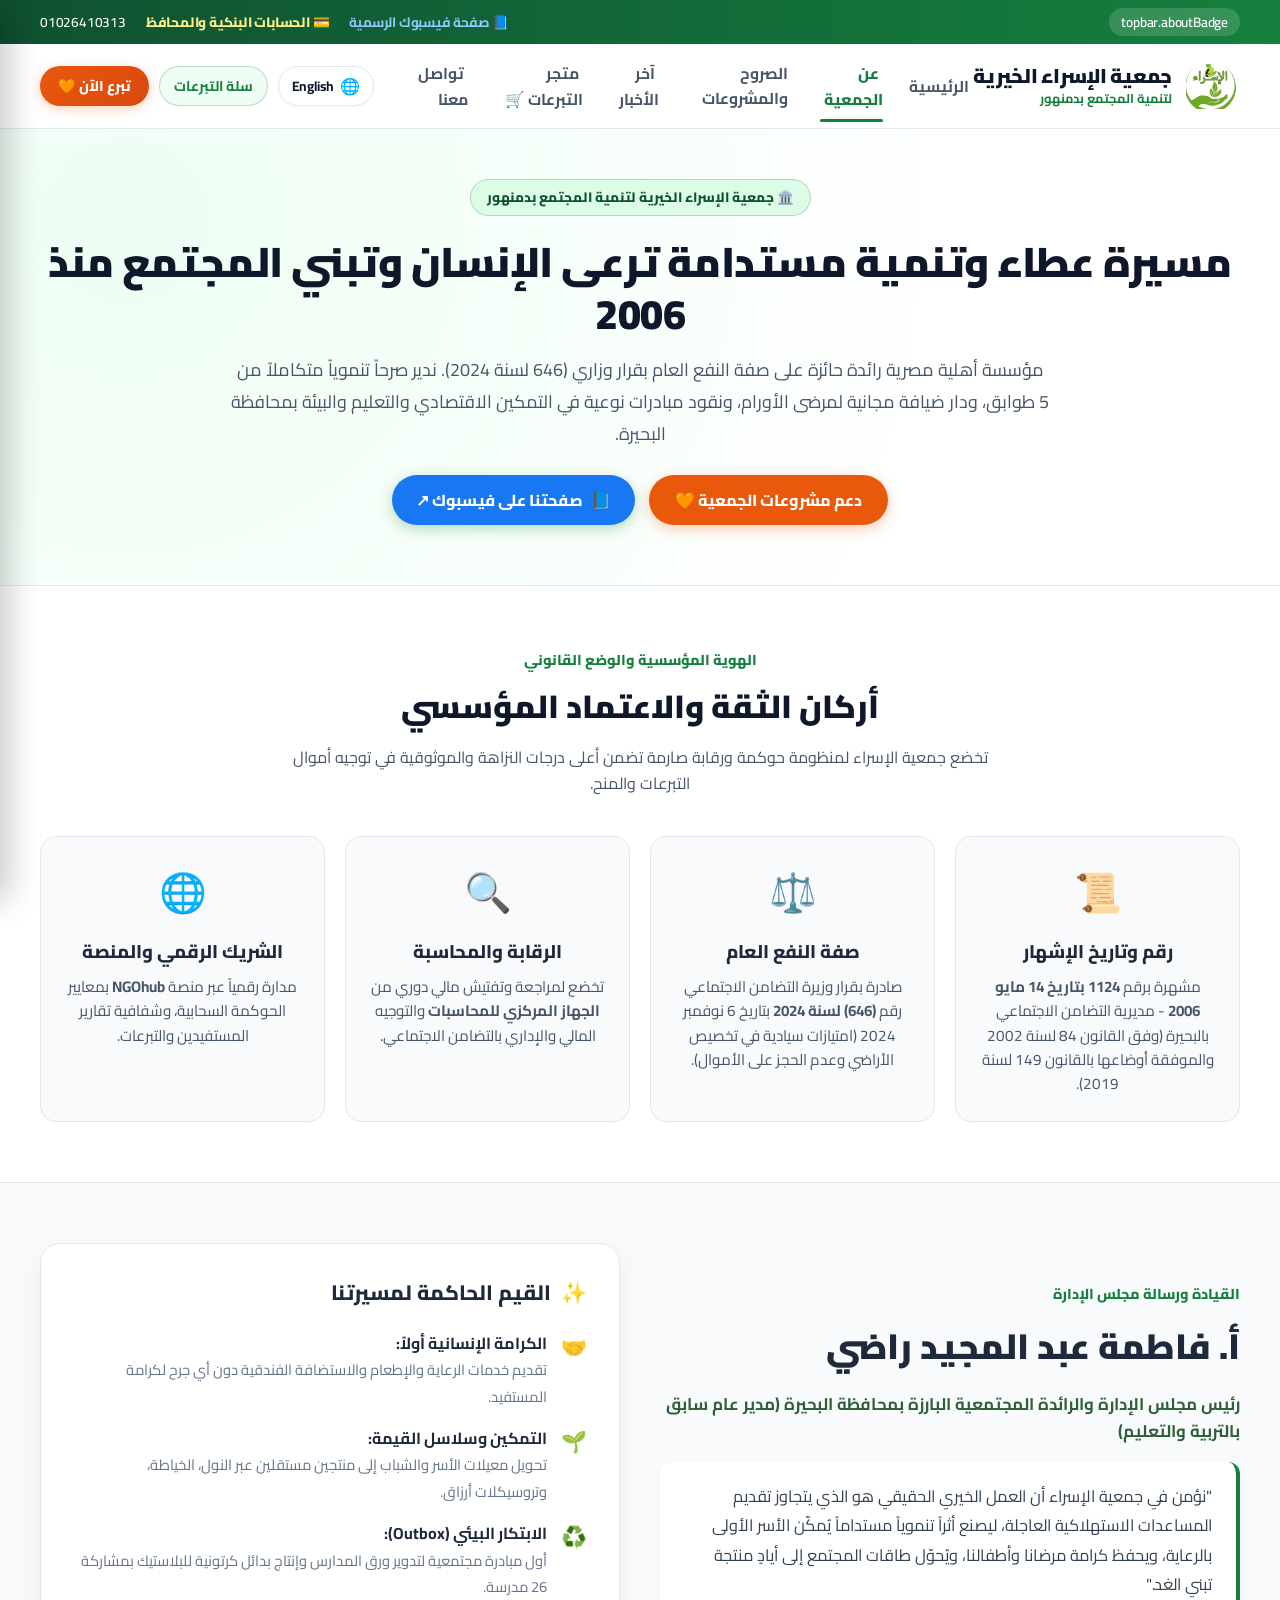
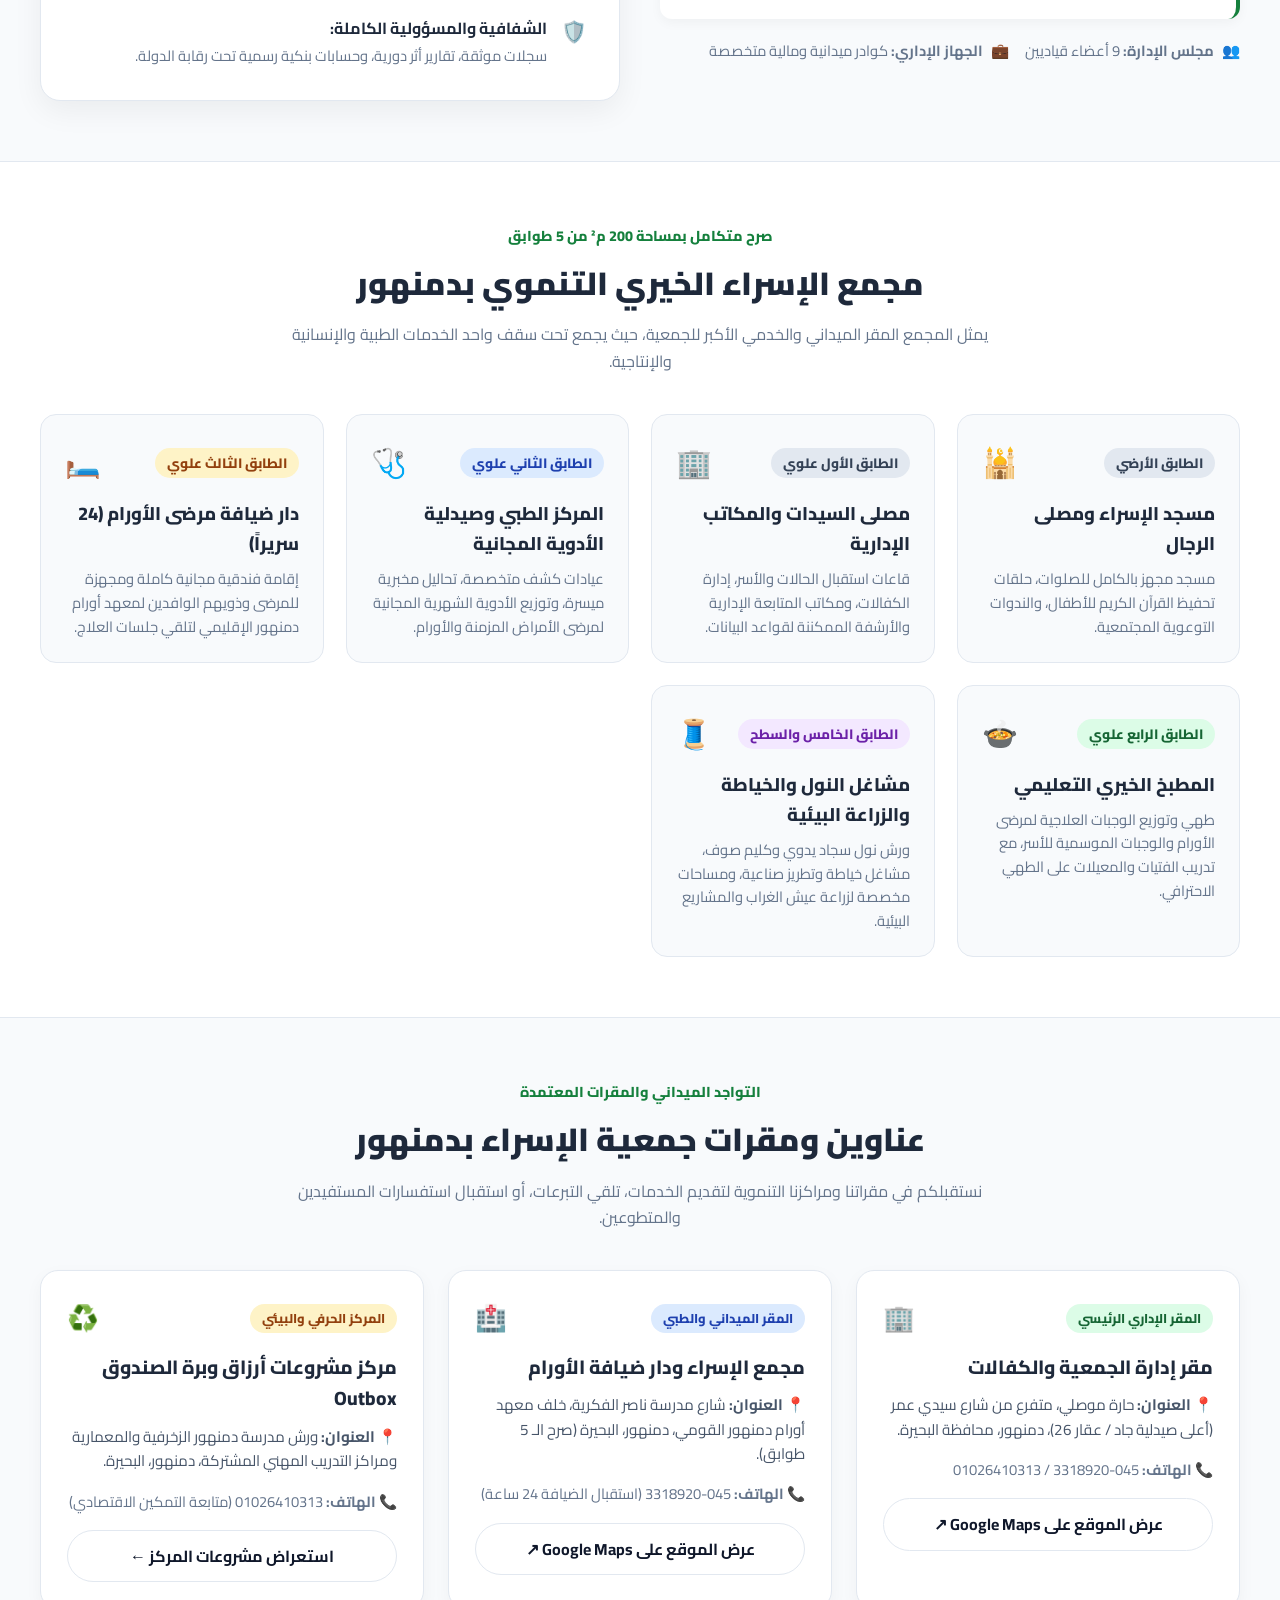
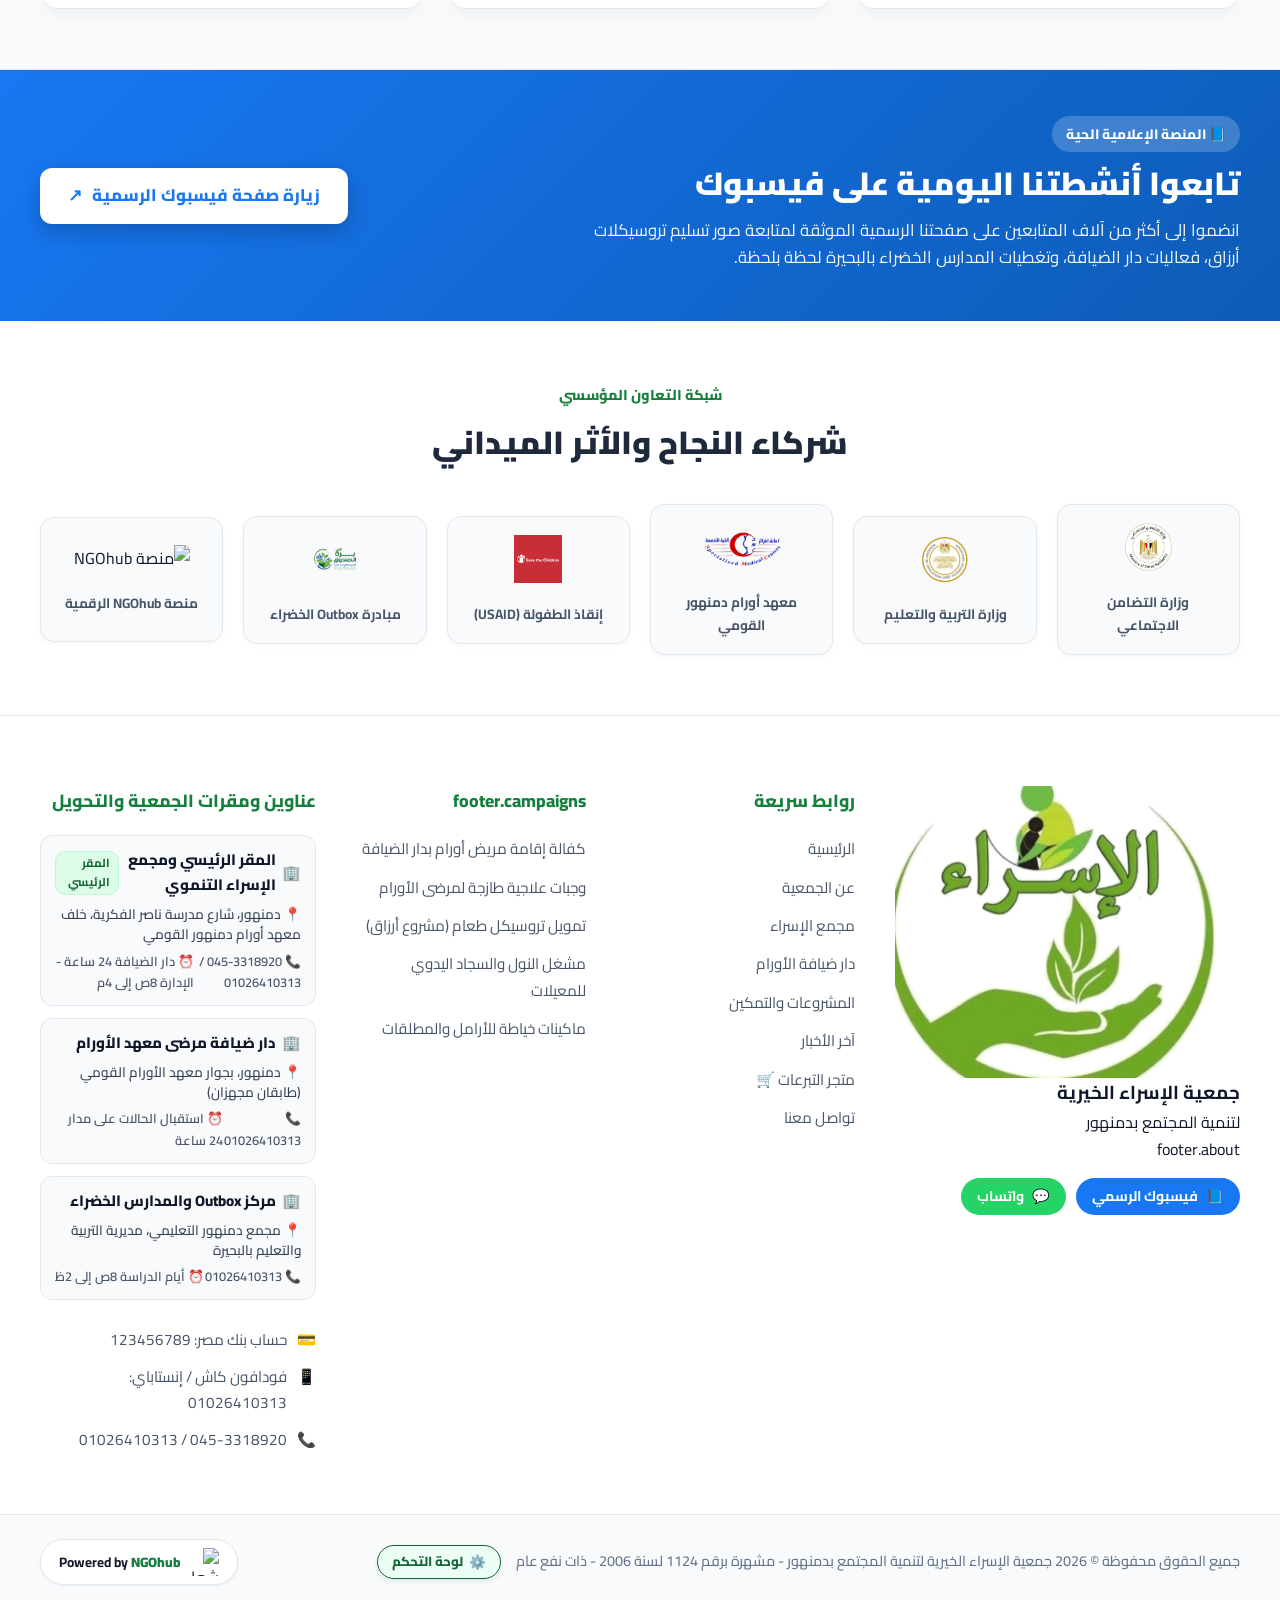
==== commit b725cf8e: "fix(ui,core): fix modal on home page, add header dropdown, enhance footer contrast, align news/about" ====
--- a/about.html
+++ b/about.html
@@ -6,7 +6,7 @@
   <title>عن الجمعية والقيادة والمجمع | جمعية الإسراء الخيرية بدمنهور</title>
   <meta name="description" content="تعرف على جمعية الإسراء الخيرية لتنمية المجتمع بدمنهور: مشهرة برقم 1124 لسنة 2006 وذات نفع عام بقرار وزاري 646 لسنة 2024. مجلس الإدارة، مجمع الـ 5 طوابق، ومقراتنا بالبحيرة.">
   <link rel="stylesheet" href="style.css">
-  <link rel="icon" type="image/png" href="logo.png">
+  <link rel="icon" type="image/png" href="images/logo.png">
   <script src="i18n.js"></script>
 </head>
 <body>
@@ -29,7 +29,7 @@
   <header class="site-header">
     <div class="container nav-container">
       <a href="index.html" class="brand-identity">
-        <img src="logo.png" alt="شعار جمعية الإسراء الخيرية" class="brand-logo-img">
+        <img src="images/logo.png" alt="شعار جمعية الإسراء الخيرية" class="brand-logo-img">
         <div class="brand-names">
           <span class="brand-title" data-i18n="brand.title">جمعية الإسراء الخيرية</span>
           <span class="brand-subtitle" data-i18n="brand.subtitle">لتنمية المجتمع بدمنهور</span>
@@ -40,9 +40,14 @@
         <ul class="nav-links-list">
           <li><a href="index.html" class="nav-item-link" data-i18n="nav.home">الرئيسية</a></li>
           <li><a href="about.html" class="nav-item-link active" data-i18n="nav.about">عن الجمعية</a></li>
-          <li><a href="complex.html" class="nav-item-link" data-i18n="nav.complex">مجمع الإسراء</a></li>
-          <li><a href="hostel.html" class="nav-item-link" data-i18n="nav.hostel">دار ضيافة الأورام</a></li>
-          <li><a href="projects.html" class="nav-item-link" data-i18n="nav.projects">مشروعاتنا</a></li>
+          <li class="nav-dropdown-item">
+            <a href="javascript:void(0)" class="dropdown-toggle" data-i18n="nav.facilitiesGroup">الصروح والمشروعات <span class="dropdown-arrow">▾</span></a>
+            <ul class="nav-dropdown-menu">
+              <li><a href="complex.html" data-i18n="nav.complex">مجمع الإسراء</a></li>
+              <li><a href="hostel.html" data-i18n="nav.hostel">دار ضيافة الأورام</a></li>
+              <li><a href="projects.html" data-i18n="nav.projects">مشروعاتنا</a></li>
+            </ul>
+          </li>
           <li><a href="news.html" class="nav-item-link" data-i18n="nav.news">آخر الأخبار</a></li>
           <li><a href="store.html" class="nav-item-link" data-i18n="nav.store">متجر التبرعات 🛒</a></li>
           <li><a href="contact.html" class="nav-item-link" data-i18n="nav.contact">تواصل معنا</a></li>
@@ -74,7 +79,7 @@
     <div class="mobile-drawer-content">
       <div class="mobile-drawer-header">
         <div class="brand-identity">
-          <img src="logo.png" alt="جمعية الإسراء" style="width: 40px; height: 40px; object-fit: contain;">
+          <img src="images/logo.png" alt="جمعية الإسراء" style="width: 40px; height: 40px; object-fit: contain;">
           <span style="font-weight: 800; font-size: 1.05rem; color: var(--text-main);" data-i18n="brand.short">جمعية الإسراء</span>
         </div>
         <div style="display:flex; align-items:center; gap:8px;">
@@ -123,15 +128,15 @@
   </div>
 
   <!-- About Hero Banner -->
-  <section class="page-hero-banner" style="background: linear-gradient(135deg, #153E26 0%, #2A5C35 100%); color: #FFFFFF; padding: 60px 0 50px; text-align: center;">
-    <div class="container">
-      <div class="hero-badge-pill" style="display:inline-flex; align-items:center; gap:8px; background:rgba(255,255,255,0.15); padding:7px 20px; border-radius:30px; font-size:0.92rem; margin-bottom:16px;">
+  <section class="hero-section" style="padding: 50px 0 60px;">
+    <div class="container text-center">
+      <div class="hero-badge-pill">
         <span id="aboutHeroBadge" data-i18n="about.heroBadge">🏛️ جمعية الإسراء الخيرية لتنمية المجتمع بدمنهور</span>
       </div>
-      <h1 class="hero-heading" id="aboutHeroTitle" style="font-size:2.4rem; margin:0 0 16px; font-weight:900;" data-i18n="about.heroTitle">
+      <h1 class="hero-heading" id="aboutHeroTitle" style="font-size: 2.6rem; margin-bottom: 14px;" data-i18n="about.heroTitle">
         مسيرة عطاء وتنمية مستدامة ترعى الإنسان وتبني المجتمع منذ 2006
       </h1>
-      <p class="hero-description" id="aboutHeroDesc" style="max-width:820px; margin:0 auto; font-size:1.1rem; opacity:0.95; line-height:1.7;" data-i18n="about.heroDesc">
+      <p class="hero-description" id="aboutHeroDesc" style="max-width: 820px; margin: 0 auto;" data-i18n="about.heroDesc">
         مؤسسة أهلية مصرية رائدة حائزة على صفة النفع العام بقرار وزاري (646 لسنة 2024). ندير صرحاً تنموياً متكاملاً من 5 طوابق، ودار ضيافة مجانية لمرضى الأورام، ونقود مبادرات نوعية في التمكين الاقتصادي والتعليم والبيئة بمحافظة البحيرة.
       </p>
       <div style="display:flex; justify-content:center; gap:14px; margin-top:24px; flex-wrap:wrap;">
@@ -417,27 +422,27 @@
 
       <div class="partners-grid" style="display:grid; grid-template-columns:repeat(auto-fit, minmax(150px, 1fr)); gap:20px; align-items:center;">
         <div class="partner-card" style="background:#F8FAFC; border:1px solid #E2E8F0; border-radius:14px; padding:18px; text-align:center;">
-          <img src="partner-tadamun.png" alt="وزارة التضامن الاجتماعي" style="max-height:48px; object-fit:contain; margin-bottom:8px;">
+          <img src="images/partner-tadamun.png" alt="وزارة التضامن الاجتماعي" style="max-height:48px; object-fit:contain; margin-bottom:8px;">
           <div style="font-size:0.85rem; font-weight:700; color:#475569;">وزارة التضامن الاجتماعي</div>
         </div>
         <div class="partner-card" style="background:#F8FAFC; border:1px solid #E2E8F0; border-radius:14px; padding:18px; text-align:center;">
-          <img src="partner-education.png" alt="وزارة التربية والتعليم" style="max-height:48px; object-fit:contain; margin-bottom:8px;">
+          <img src="images/partner-education.png" alt="وزارة التربية والتعليم" style="max-height:48px; object-fit:contain; margin-bottom:8px;">
           <div style="font-size:0.85rem; font-weight:700; color:#475569;">وزارة التربية والتعليم</div>
         </div>
         <div class="partner-card" style="background:#F8FAFC; border:1px solid #E2E8F0; border-radius:14px; padding:18px; text-align:center;">
-          <img src="partner-oncology.png" alt="معهد أورام دمنهور" style="max-height:48px; object-fit:contain; margin-bottom:8px;">
+          <img src="images/partner-oncology.png" alt="معهد أورام دمنهور" style="max-height:48px; object-fit:contain; margin-bottom:8px;">
           <div style="font-size:0.85rem; font-weight:700; color:#475569;">معهد أورام دمنهور القومي</div>
         </div>
         <div class="partner-card" style="background:#F8FAFC; border:1px solid #E2E8F0; border-radius:14px; padding:18px; text-align:center;">
-          <img src="partner-save-children.svg" alt="Save the Children" style="max-height:48px; object-fit:contain; margin-bottom:8px;">
+          <img src="images/partner-save-children.svg" alt="Save the Children" style="max-height:48px; object-fit:contain; margin-bottom:8px;">
           <div style="font-size:0.85rem; font-weight:700; color:#475569;">إنقاذ الطفولة (USAID)</div>
         </div>
         <div class="partner-card" style="background:#F8FAFC; border:1px solid #E2E8F0; border-radius:14px; padding:18px; text-align:center;">
-          <img src="logo-outbox.png" alt="مؤسسة Outbox" style="max-height:48px; object-fit:contain; margin-bottom:8px;">
+          <img src="images/logo-outbox.png" alt="مؤسسة Outbox" style="max-height:48px; object-fit:contain; margin-bottom:8px;">
           <div style="font-size:0.85rem; font-weight:700; color:#475569;">مبادرة Outbox الخضراء</div>
         </div>
         <div class="partner-card" style="background:#F8FAFC; border:1px solid #E2E8F0; border-radius:14px; padding:18px; text-align:center;">
-          <img src="ngohub-logo.png" alt="منصة NGOhub" style="max-height:48px; object-fit:contain; margin-bottom:8px;">
+          <img src="ngohub-images/logo.png" alt="منصة NGOhub" style="max-height:48px; object-fit:contain; margin-bottom:8px;">
           <div style="font-size:0.85rem; font-weight:700; color:#475569;">منصة NGOhub الرقمية</div>
         </div>
       </div>
@@ -449,7 +454,7 @@
     <div class="container footer-grid">
       <div>
         <div class="footer-brand">
-          <img src="logo.png" alt="جمعية الإسراء" class="footer-logo-img">
+          <img src="images/logo.png" alt="جمعية الإسراء" class="footer-logo-img">
           <div>
             <h3 class="footer-title" data-i18n="brand.title">جمعية الإسراء الخيرية</h3>
             <p class="footer-subtitle" data-i18n="brand.subtitle">لتنمية المجتمع بدمنهور</p>
@@ -536,7 +541,7 @@
             <a href="admin.html" class="btn-footer-admin" title="لوحة التحكم CMS" data-i18n="footer.adminBtn">لوحة التحكم</a>
           </p>
           <a href="https://ngo-hub.com" target="_blank" rel="noopener noreferrer" class="ngohub-badge-link" title="منصة NGOHub لدعم وإدارة المنظمات غير الحكومية">
-            <img src="ngohub-logo.png" alt="شعار NGOHub" class="ngohub-logo-img">
+            <img src="ngohub-images/logo.png" alt="شعار NGOHub" class="ngohub-logo-img">
             <span class="ngohub-powered-text">Powered by <span class="ngohub-name">NGOhub</span></span>
           </a>
         </div>
--- a/style.css
+++ b/style.css
@@ -194,6 +194,8 @@
   display: flex;
   align-items: center;
   gap: 14px;
+  flex-shrink: 0;
+  min-width: max-content;
 }
 
 .brand-logo-img {
@@ -201,6 +203,7 @@
   height: 54px;
   object-fit: contain;
   transition: transform var(--transition-spring);
+  flex-shrink: 0;
 }
 
 .brand-identity:hover .brand-logo-img {
@@ -210,6 +213,7 @@
 .brand-names {
   display: flex;
   flex-direction: column;
+  white-space: nowrap;
 }
 
 .brand-title {
@@ -218,12 +222,14 @@
   color: var(--text-main);
   line-height: 1.2;
   letter-spacing: -0.3px;
+  white-space: nowrap;
 }
 
 .brand-subtitle {
   font-size: 0.8rem;
   color: var(--brand-green);
   font-weight: 700;
+  white-space: nowrap;
 }
 
 .main-navigation {
@@ -264,6 +270,117 @@
   height: 3px;
   background-color: var(--brand-green);
   border-radius: var(--radius-full);
+}
+
+/* Navigation Dropdown Menu */
+.nav-dropdown-item {
+  position: relative;
+  display: inline-block;
+}
+
+.nav-dropdown-item .dropdown-toggle {
+  display: inline-flex;
+  align-items: center;
+  gap: 5px;
+  cursor: pointer;
+  font-weight: 700;
+  color: var(--text-muted);
+  font-size: 0.98rem;
+  padding: 8px 4px;
+  transition: color var(--transition-fast);
+  background: none;
+  border: none;
+  font-family: inherit;
+  text-decoration: none;
+}
+
+.nav-dropdown-item:hover .dropdown-toggle,
+.nav-dropdown-item.active .dropdown-toggle {
+  color: var(--brand-green);
+}
+
+.nav-dropdown-item.active .dropdown-toggle::after {
+  content: '';
+  position: absolute;
+  bottom: 0;
+  right: 0;
+  width: 100%;
+  height: 3px;
+  background-color: var(--brand-green);
+  border-radius: var(--radius-full);
+}
+
+.nav-dropdown-item .dropdown-arrow {
+  font-size: 0.72rem;
+  transition: transform 0.2s ease;
+  display: inline-block;
+}
+
+.nav-dropdown-item:hover .dropdown-arrow {
+  transform: rotate(180deg);
+}
+
+.nav-dropdown-menu {
+  position: absolute;
+  top: 100%;
+  right: 0;
+  min-width: 210px;
+  background: #FFFFFF;
+  border: 1px solid var(--border-color);
+  border-radius: var(--radius-md);
+  box-shadow: 0 12px 30px rgba(15, 23, 42, 0.12);
+  padding: 8px 0;
+  list-style: none;
+  opacity: 0;
+  visibility: hidden;
+  transform: translateY(8px);
+  transition: all 0.2s ease;
+  z-index: 120;
+}
+
+[dir="ltr"] .nav-dropdown-menu {
+  right: auto;
+  left: 0;
+}
+
+.nav-dropdown-item:hover .nav-dropdown-menu,
+.nav-dropdown-item:focus-within .nav-dropdown-menu {
+  opacity: 1;
+  visibility: visible;
+  transform: translateY(0);
+}
+
+.nav-dropdown-menu li {
+  width: 100%;
+  display: block;
+}
+
+.nav-dropdown-menu a {
+  display: block;
+  padding: 10px 18px;
+  font-size: 0.92rem;
+  font-weight: 600;
+  color: var(--text-main);
+  white-space: nowrap;
+  transition: all 0.15s ease;
+  text-decoration: none;
+}
+
+.nav-dropdown-menu a:hover {
+  background-color: var(--brand-green-subtle);
+  color: var(--brand-green);
+  padding-right: 22px;
+}
+
+[dir="ltr"] .nav-dropdown-menu a:hover {
+  padding-right: 18px;
+  padding-left: 22px;
+}
+
+.nav-dropdown-menu a.active {
+  color: var(--brand-green);
+  font-weight: 800;
+  background-color: var(--brand-green-subtle);
 }
 
 /* Nav Actions Group */
@@ -1826,6 +1943,65 @@
 .footer-links-list a:hover { color: var(--brand-green); padding-right: 4px; }
 .footer-contact-item { display: flex; align-items: flex-start; gap: 10px; color: var(--text-muted); font-size: 0.95rem; margin-bottom: 12px; }
 
+/* Footer Branches Cards (High Contrast & Clean Theme) */
+.footer-branch-card {
+  background: #F8FAFC;
+  border: 1px solid #E2E8F0;
+  border-radius: 12px;
+  padding: 12px 14px;
+  margin-bottom: 12px;
+  transition: all 0.2s ease;
+}
+
+.footer-branch-card:hover {
+  border-color: var(--brand-green);
+  box-shadow: 0 4px 12px rgba(15, 23, 42, 0.06);
+  transform: translateY(-1px);
+}
+
+.branch-card-header {
+  display: flex;
+  align-items: center;
+  justify-content: space-between;
+  margin-bottom: 6px;
+}
+
+.branch-card-title {
+  color: #0F172A;
+  font-size: 0.94rem;
+  font-weight: 800;
+  display: flex;
+  align-items: center;
+  gap: 6px;
+}
+
+.branch-card-badge {
+  background: #DCFCE7;
+  color: #166534;
+  border: 1px solid #BBF7D0;
+  font-size: 0.72rem;
+  padding: 2px 8px;
+  border-radius: 10px;
+  font-weight: 700;
+}
+
+.branch-card-address {
+  color: #334155;
+  font-size: 0.85rem;
+  margin: 0 0 6px;
+  line-height: 1.5;
+  font-weight: 500;
+}
+
+.branch-card-meta {
+  display: flex;
+  justify-content: space-between;
+  align-items: center;
+  font-size: 0.80rem;
+  color: #475569;
+  font-weight: 600;
+}
+
 .powered-by-strip {
   background-color: var(--bg-secondary);
   border-top: 1px solid var(--border-color);
@@ -1863,7 +2039,7 @@
 @media (max-width: 1200px) {
   .main-navigation { gap: 14px; }
   .nav-links-list { gap: 10px; }
-  .nav-item-link { font-size: 0.88rem; padding: 6px 2px; }
+  .nav-item-link, .nav-dropdown-item .dropdown-toggle { font-size: 0.88rem; padding: 6px 2px; }
   .nav-actions-group { gap: 8px; }
   .header-donate-btn { padding: 0 14px; font-size: 0.84rem; }
   .cart-trigger-btn { padding: 0 11px; font-size: 0.84rem; }
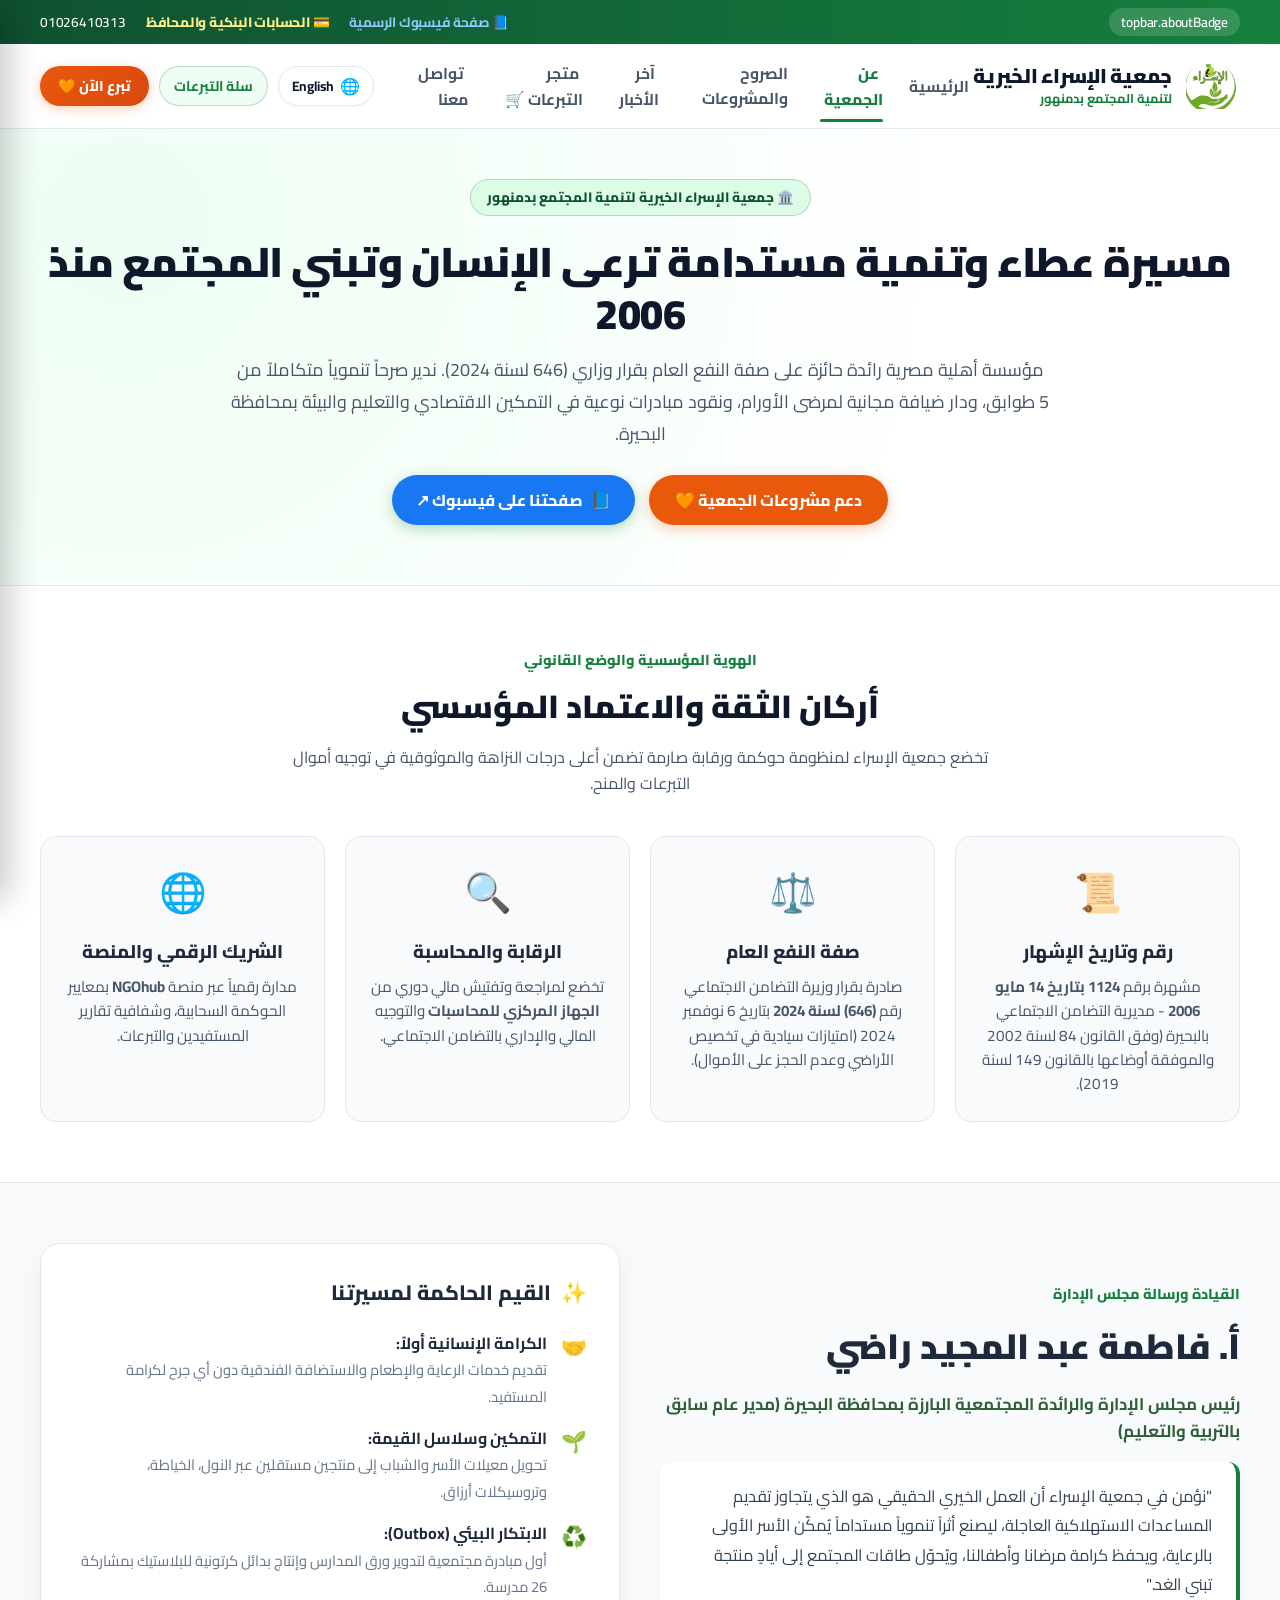
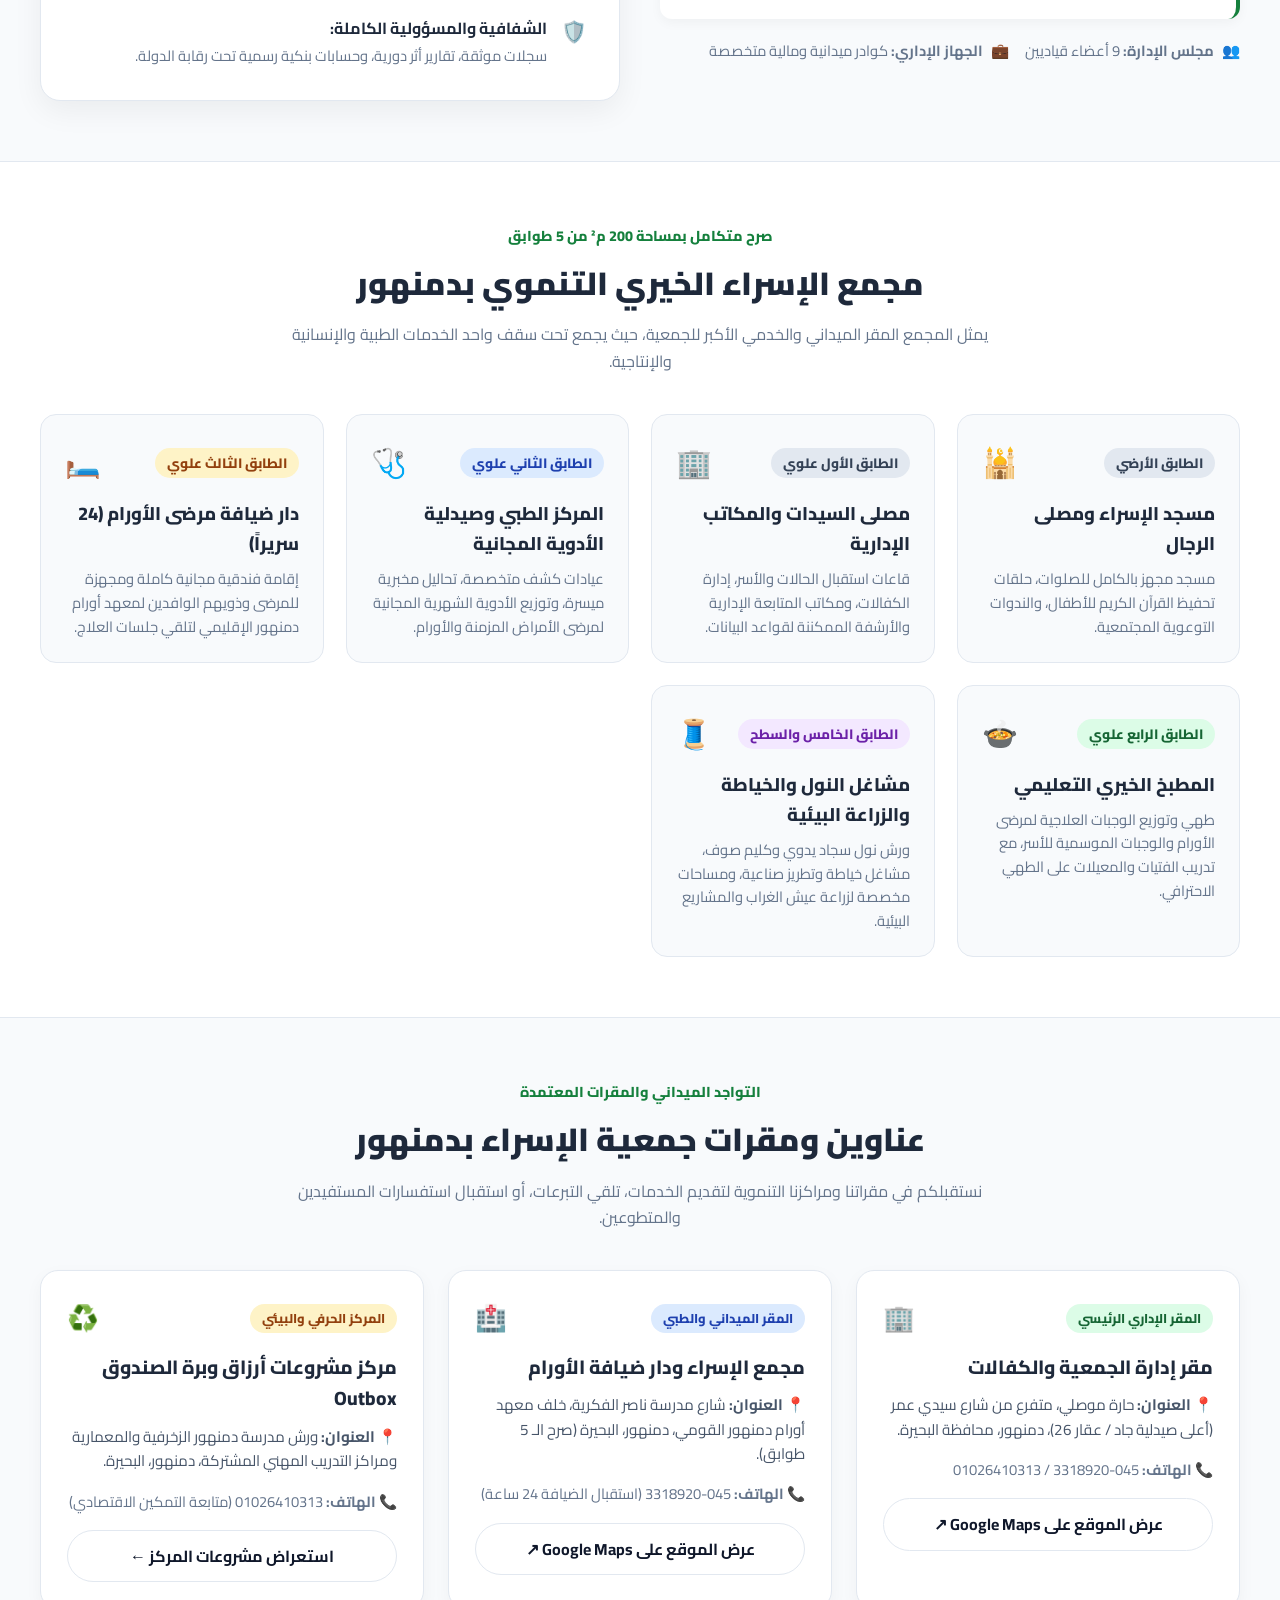
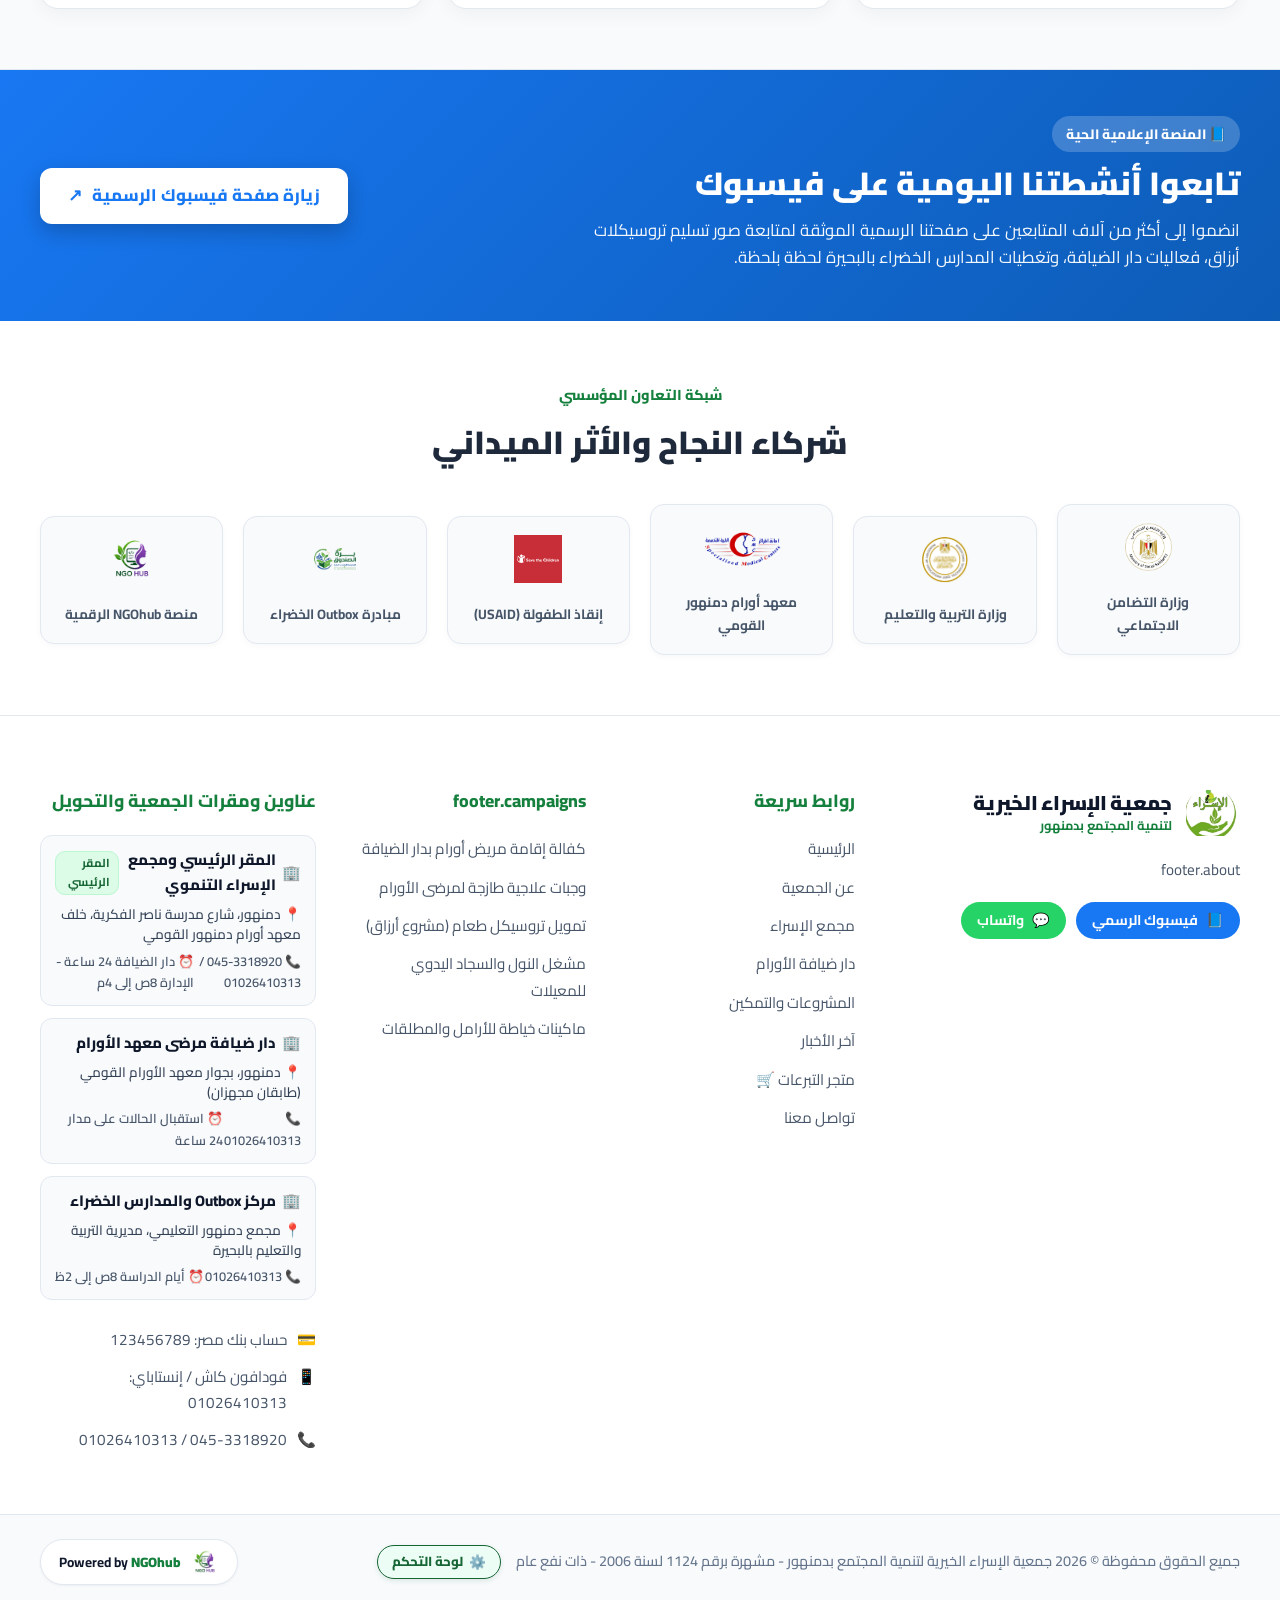
==== commit a627afb4: "fix(media): resolve legacy localStorage image paths, fix footer logo size and repair ngohub logo lin" ====
--- a/about.html
+++ b/about.html
@@ -442,7 +442,7 @@
           <div style="font-size:0.85rem; font-weight:700; color:#475569;">مبادرة Outbox الخضراء</div>
         </div>
         <div class="partner-card" style="background:#F8FAFC; border:1px solid #E2E8F0; border-radius:14px; padding:18px; text-align:center;">
-          <img src="ngohub-images/logo.png" alt="منصة NGOhub" style="max-height:48px; object-fit:contain; margin-bottom:8px;">
+          <img src="images/ngohub-logo.png" alt="منصة NGOhub" style="max-height:48px; object-fit:contain; margin-bottom:8px;">
           <div style="font-size:0.85rem; font-weight:700; color:#475569;">منصة NGOhub الرقمية</div>
         </div>
       </div>
@@ -453,11 +453,11 @@
   <footer class="site-footer">
     <div class="container footer-grid">
       <div>
-        <div class="footer-brand">
-          <img src="images/logo.png" alt="جمعية الإسراء" class="footer-logo-img">
-          <div>
-            <h3 class="footer-title" data-i18n="brand.title">جمعية الإسراء الخيرية</h3>
-            <p class="footer-subtitle" data-i18n="brand.subtitle">لتنمية المجتمع بدمنهور</p>
+        <div class="brand-identity" style="margin-bottom: 16px;">
+          <img src="images/logo.png" alt="جمعية الإسراء الخيرية" class="brand-logo-img">
+          <div class="brand-names">
+            <span class="brand-title">جمعية الإسراء الخيرية</span>
+            <span class="brand-subtitle">لتنمية المجتمع بدمنهور</span>
           </div>
         </div>
         <p class="footer-text" data-i18n="footer.about">
@@ -541,7 +541,7 @@
             <a href="admin.html" class="btn-footer-admin" title="لوحة التحكم CMS" data-i18n="footer.adminBtn">لوحة التحكم</a>
           </p>
           <a href="https://ngo-hub.com" target="_blank" rel="noopener noreferrer" class="ngohub-badge-link" title="منصة NGOHub لدعم وإدارة المنظمات غير الحكومية">
-            <img src="ngohub-images/logo.png" alt="شعار NGOHub" class="ngohub-logo-img">
+            <img src="images/ngohub-logo.png" alt="شعار NGOHub" class="ngohub-logo-img">
             <span class="ngohub-powered-text">Powered by <span class="ngohub-name">NGOhub</span></span>
           </a>
         </div>
--- a/style.css
+++ b/style.css
@@ -1934,6 +1934,39 @@
   grid-template-columns: 1.5fr 1fr 1fr 1.2fr;
   gap: 40px;
   margin-bottom: 50px;
+}
+.footer-brand {
+  display: flex;
+  align-items: center;
+  gap: 14px;
+  margin-bottom: 16px;
+}
+.footer-logo-img {
+  width: 54px;
+  height: 54px;
+  max-width: 54px;
+  max-height: 54px;
+  object-fit: contain;
+  flex-shrink: 0;
+}
+.footer-title {
+  font-size: 1.25rem;
+  font-weight: 900;
+  color: var(--text-main);
+  line-height: 1.2;
+  margin: 0;
+}
+.footer-subtitle {
+  font-size: 0.8rem;
+  color: var(--brand-green);
+  font-weight: 700;
+  margin: 0;
+}
+.footer-text {
+  color: var(--text-muted);
+  font-size: 0.95rem;
+  line-height: 1.8;
+  margin-bottom: 18px;
 }
 .footer-brand-title { font-size: 1.3rem; font-weight: 800; margin-bottom: 12px; }
 .footer-bio { color: var(--text-muted); font-size: 0.95rem; line-height: 1.8; margin-bottom: 20px; }
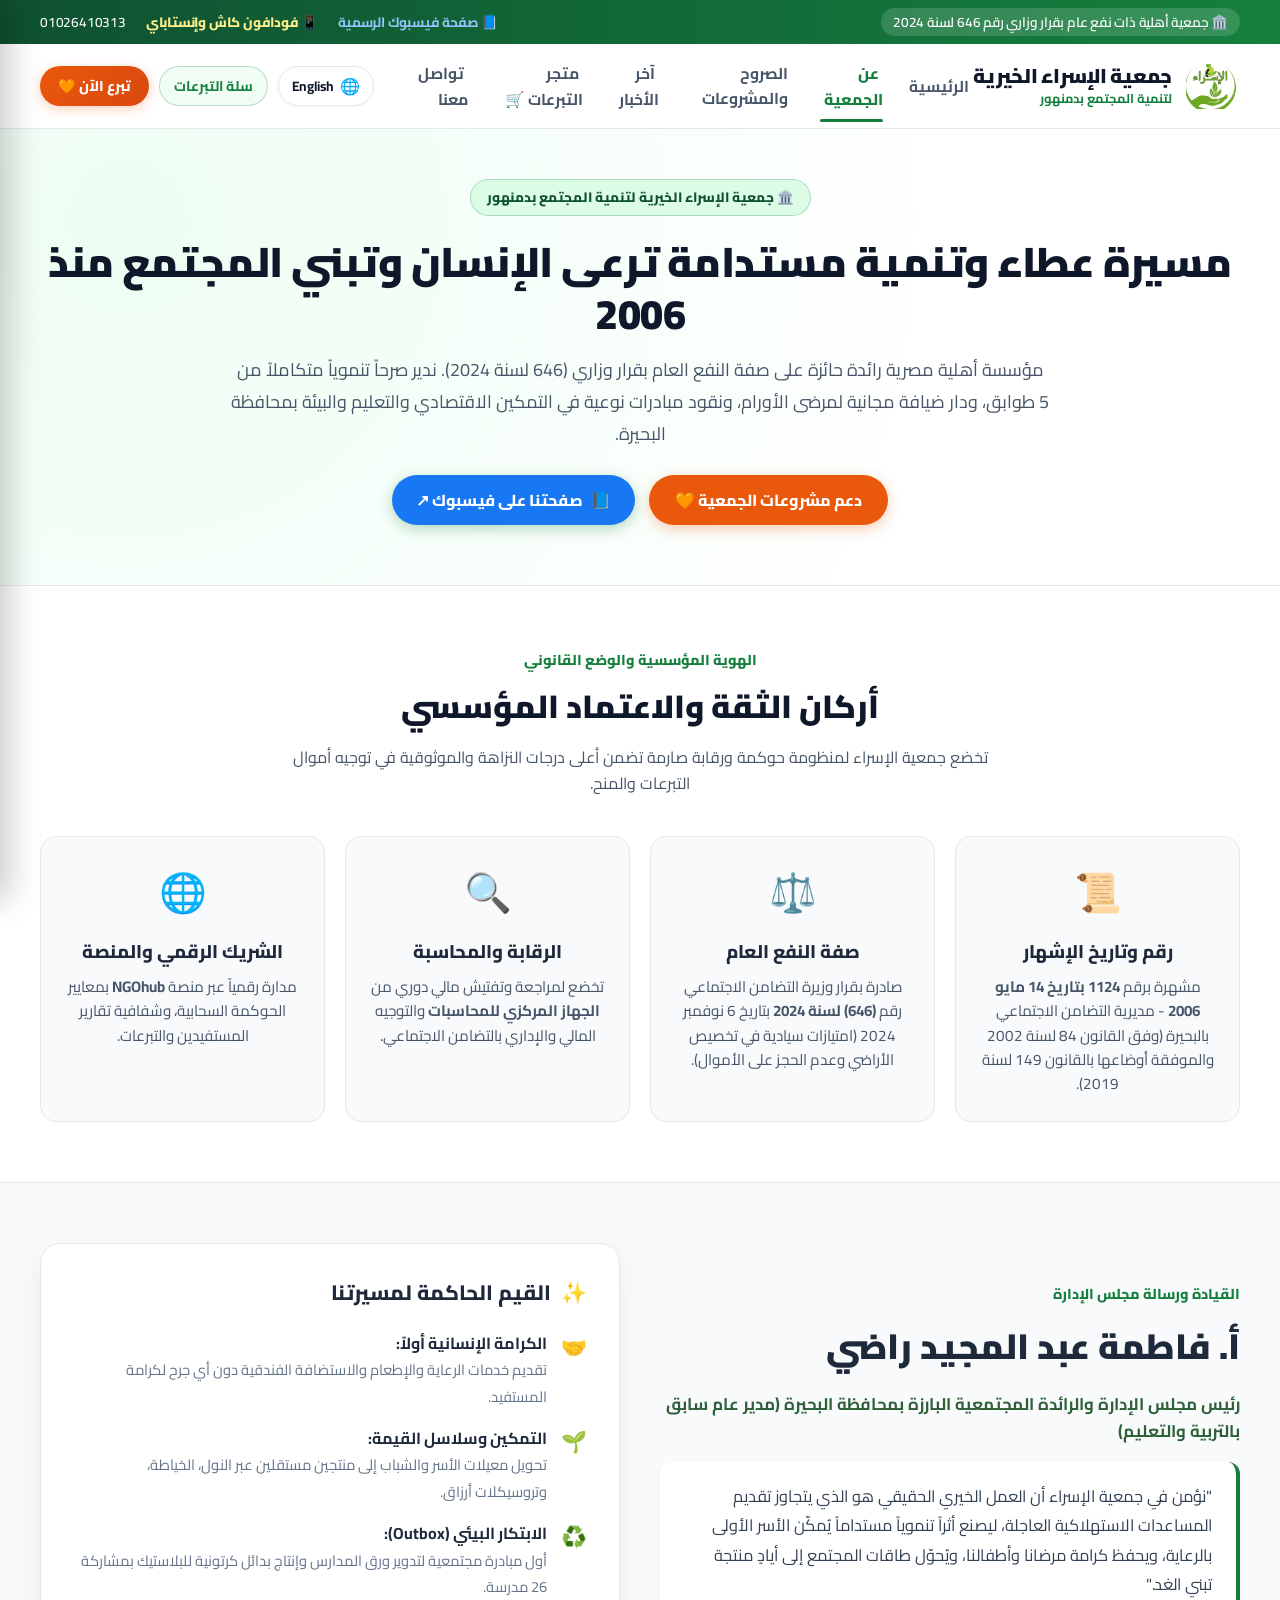
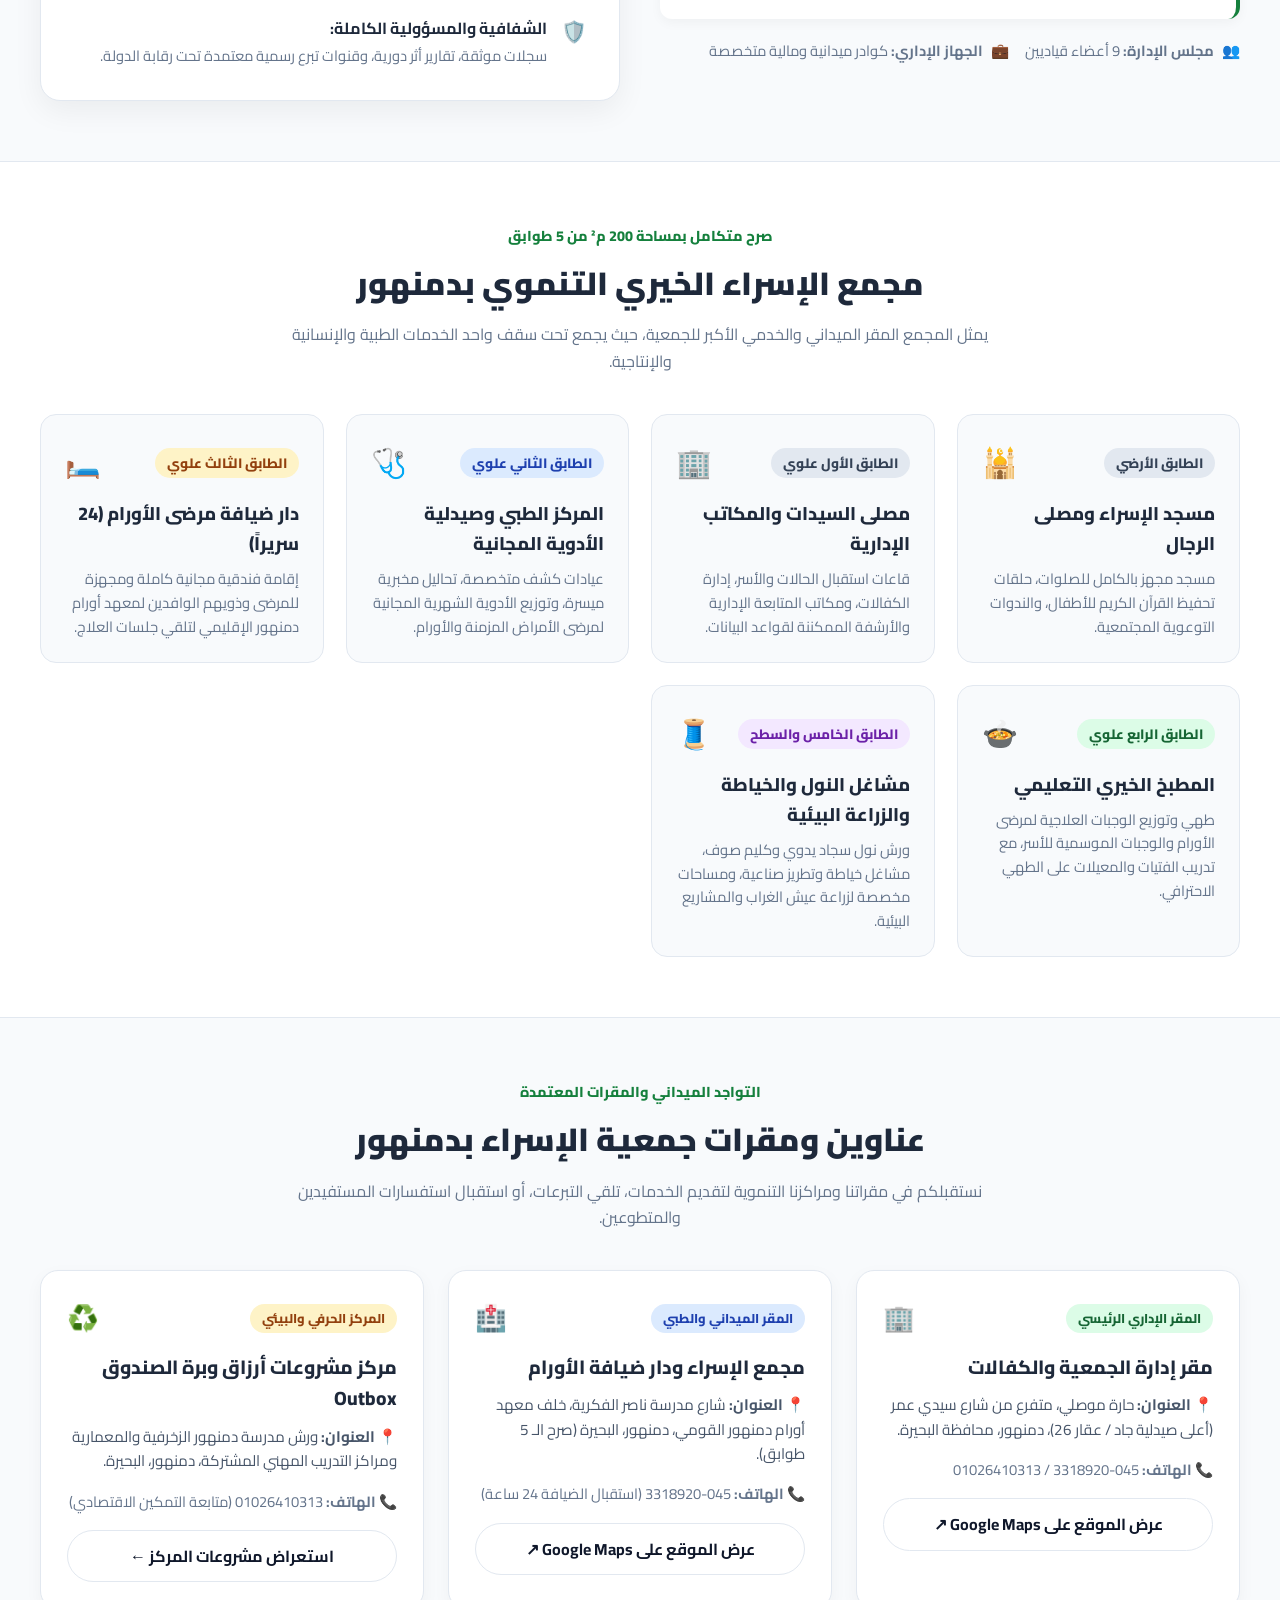
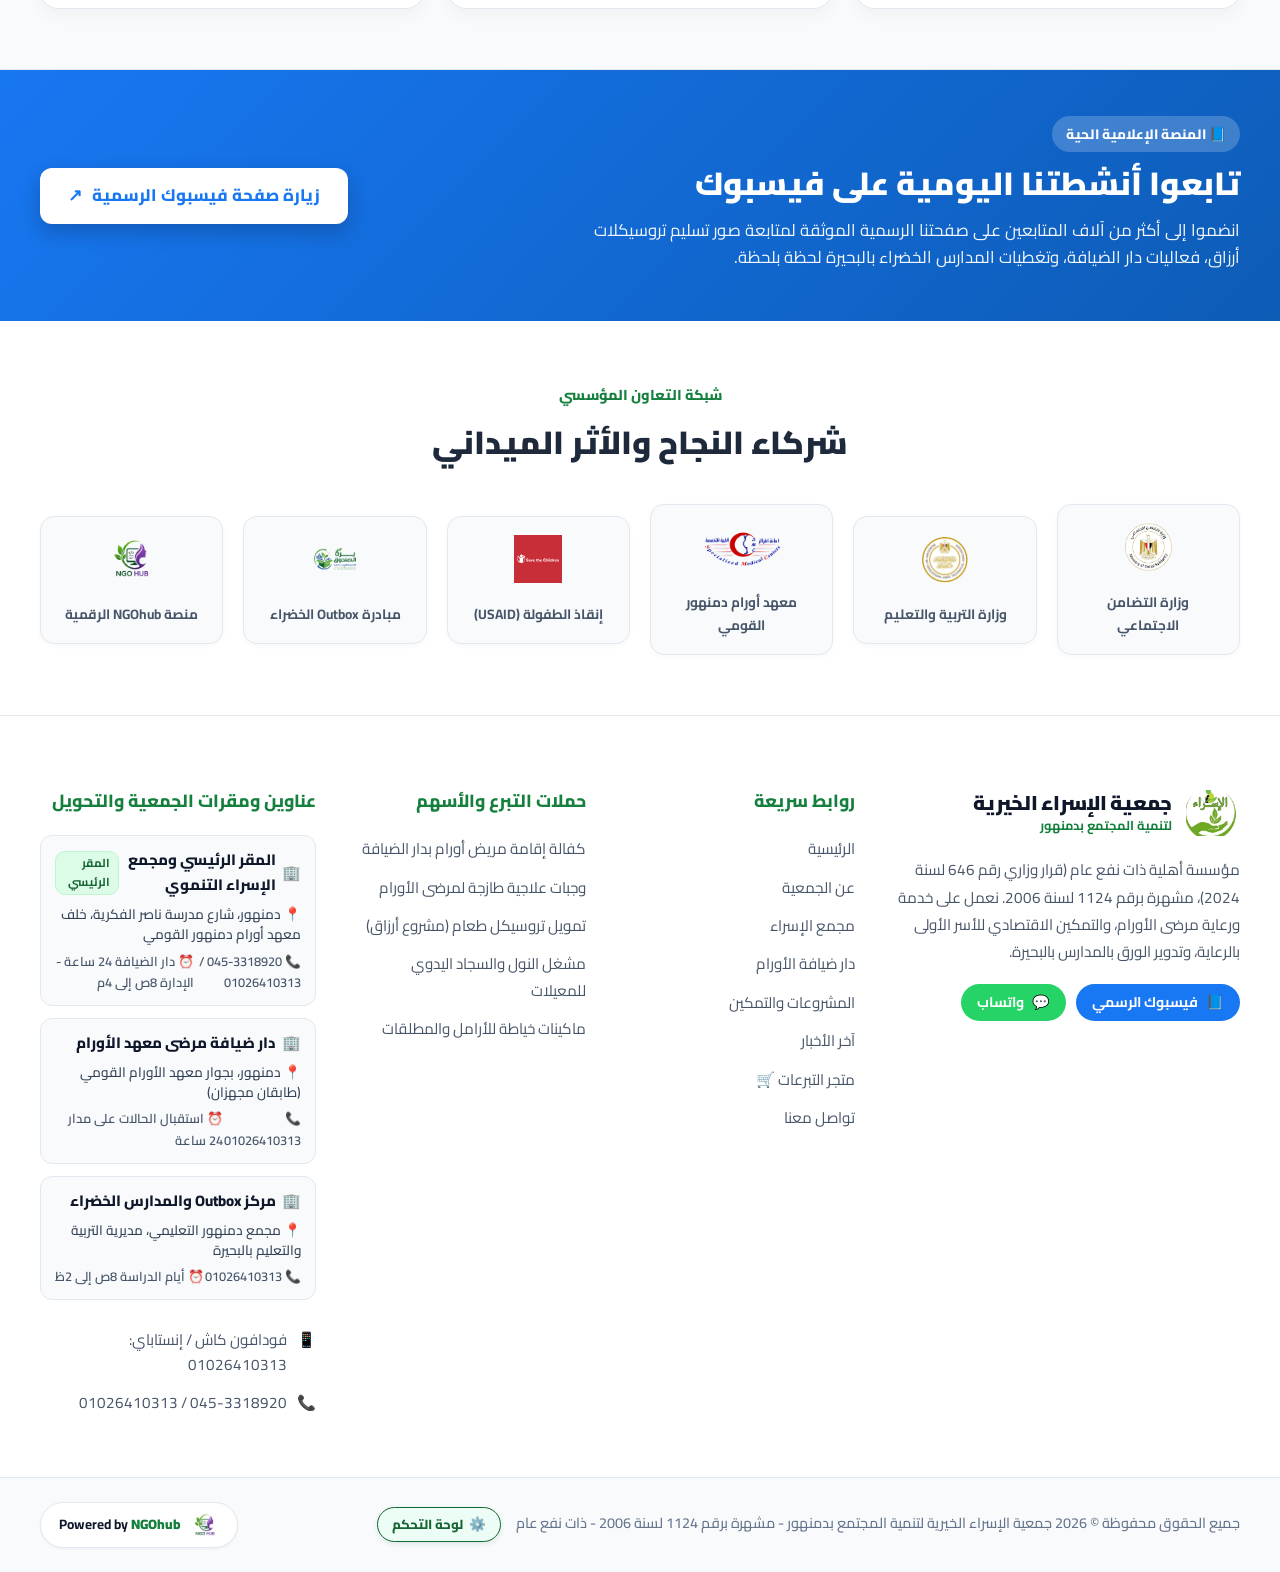
==== commit 6a7e3fd3: "fix(ui): center custom blocks and restrict donation channels strictly to Vodafone Cash and InstaPay" ====
--- a/about.html
+++ b/about.html
@@ -19,7 +19,7 @@
       </div>
       <div class="top-bar-links">
         <a href="https://www.facebook.com/gam3it.alesraa" target="_blank" rel="noopener noreferrer" class="top-bar-link" style="color:#93C5FD; font-weight:700;">📘 صفحة فيسبوك الرسمية</a>
-        <a href="checkout.html" class="top-bar-link" style="color:#FEF08A; font-weight:800;" data-i18n="topbar.bankLink">💳 الحسابات البنكية والمحافظ</a>
+        <a href="checkout.html" class="top-bar-link" style="color:#FEF08A; font-weight:800;" data-i18n="topbar.bankLink">📱 فودافون كاش وإنستاباي</a>
         <a href="tel:+20453318920" class="top-bar-link" data-i18n="topbar.phone">📞 هاتف الجمعية: 045-3318920</a>
       </div>
     </div>
@@ -98,7 +98,7 @@
         <a href="projects.html" data-i18n="nav.projects">مشروعات التمكين و Outbox</a>
         <a href="news.html" data-i18n="nav.news">آخر الأخبار والتغطيات</a>
         <a href="store.html" data-i18n="nav.store">متجر التبرعات 🛒</a>
-        <a href="checkout.html" data-i18n="topbar.bankLink">الحسابات البنكية والمحافظ</a>
+        <a href="checkout.html" data-i18n="drawer.checkout">فودافون كاش وإنستاباي 📱</a>
         <a href="contact.html" data-i18n="nav.contact">تواصل معنا والتدريب</a>
       </div>
       <div class="mobile-drawer-footer">
@@ -245,7 +245,7 @@
               <span style="font-size:1.3rem;">🛡️</span>
               <div>
                 <strong style="color:#1E293B; display:block; font-size:1rem;">الشفافية والمسؤولية الكاملة:</strong>
-                <span style="font-size:0.92rem; color:#64748B;">سجلات موثقة، تقارير أثر دورية، وحسابات بنكية رسمية تحت رقابة الدولة.</span>
+                <span style="font-size:0.92rem; color:#64748B;">سجلات موثقة، تقارير أثر دورية، وقنوات تبرع رسمية معتمدة تحت رقابة الدولة.</span>
               </div>
             </li>
           </ul>
@@ -517,10 +517,6 @@
 
         <div style="margin-top:14px; padding-top:12px; border-top:1px solid rgba(255,255,255,0.12);">
           <div class="footer-contact-item">
-            <span>💳</span>
-            <span class="footer-bank-val">حساب بنك مصر: 123456789</span>
-          </div>
-          <div class="footer-contact-item">
             <span>📱</span>
             <span class="footer-vodafone-val">فودافون كاش / إنستاباي: 01026410313</span>
           </div>
--- a/style.css
+++ b/style.css
@@ -2586,8 +2586,15 @@
 /* ==========================================================================
    Frontend WordPress Rendered Blocks
    ========================================================================== */
+.wp-custom-blocks-section {
+  padding: 36px 0;
+  background: #F8FAFC;
+  border-top: 1px solid var(--border-color);
+  border-bottom: 1px solid var(--border-color);
+}
 .wp-custom-blocks-wrapper {
-  margin: 30px 0;
+  margin: 0 auto;
+  width: 100%;
 }
 .wp-custom-blocks-wrapper:empty {
   display: none !important;
@@ -2604,6 +2611,7 @@
   line-height: 1.8;
   font-size: 1.05rem;
   color: var(--text-main);
+  box-sizing: border-box;
 }
 .wp-rendered-text.highlight {
   border-right: 5px solid var(--brand-green);
@@ -2629,6 +2637,7 @@
   box-shadow: var(--shadow-md);
   border: 1px solid var(--border-color);
   background: #FFFFFF;
+  box-sizing: border-box;
 }
 .wp-rendered-image img {
   width: 100%;
@@ -2648,47 +2657,63 @@
 /* Rendered Content Card Block */
 .wp-rendered-card {
   background: #FFFFFF;
-  border-radius: var(--radius-lg);
+  border-radius: var(--radius-xl);
   border: 1px solid var(--border-color);
-  padding: 26px;
-  margin-bottom: 24px;
-  box-shadow: 0 4px 14px rgba(0,0,0,0.03);
-  display: flex;
-  gap: 20px;
-  align-items: center;
-  transition: all 0.25s ease;
+  border-right: 6px solid var(--brand-green);
+  padding: 28px 36px;
+  margin: 0 auto 24px;
+  box-shadow: 0 6px 20px rgba(0,0,0,0.04);
+  display: flex;
+  gap: 32px;
+  align-items: center;
+  justify-content: space-between;
+  width: 100%;
+  box-sizing: border-box;
+  transition: all 0.3s ease;
+}
+[dir="ltr"] .wp-rendered-card {
+  border-right: 1px solid var(--border-color);
+  border-left: 6px solid var(--brand-green);
 }
 .wp-rendered-card:hover {
   transform: translateY(-3px);
   border-color: var(--brand-green);
-  box-shadow: 0 8px 24px rgba(47,110,58,0.08);
+  box-shadow: 0 12px 32px rgba(47,110,58,0.1);
 }
 .wp-card-media {
-  width: 140px;
-  height: 140px;
-  border-radius: 12px;
+  width: 220px;
+  height: 160px;
+  border-radius: var(--radius-lg);
   overflow: hidden;
   flex-shrink: 0;
+  box-shadow: 0 2px 10px rgba(0,0,0,0.06);
 }
 .wp-card-media img {
   width: 100%;
   height: 100%;
   object-fit: cover;
+  display: block;
+  transition: transform 0.4s ease;
+}
+.wp-rendered-card:hover .wp-card-media img {
+  transform: scale(1.05);
 }
 .wp-card-info {
   flex-grow: 1;
+  min-width: 0;
 }
 .wp-card-title {
-  font-size: 1.25rem;
-  font-weight: 800;
-  margin: 0 0 6px;
+  font-size: 1.4rem;
+  font-weight: 800;
+  margin: 0 0 8px;
   color: var(--text-main);
+  line-height: 1.35;
 }
 .wp-card-desc {
-  font-size: 0.95rem;
+  font-size: 1.02rem;
   color: var(--text-muted);
-  line-height: 1.6;
-  margin: 0 0 14px;
+  line-height: 1.7;
+  margin: 0 0 16px;
 }
 
 /* Rendered Heading Block */
@@ -2722,11 +2747,16 @@
 @media (max-width: 768px) {
   .wp-rendered-card {
     flex-direction: column;
-    align-items: flex-start;
+    align-items: stretch;
+    padding: 20px;
+    gap: 18px;
   }
   .wp-card-media {
     width: 100%;
-    height: 180px;
+    height: 190px;
+  }
+  .wp-card-title {
+    font-size: 1.25rem;
   }
 }
 
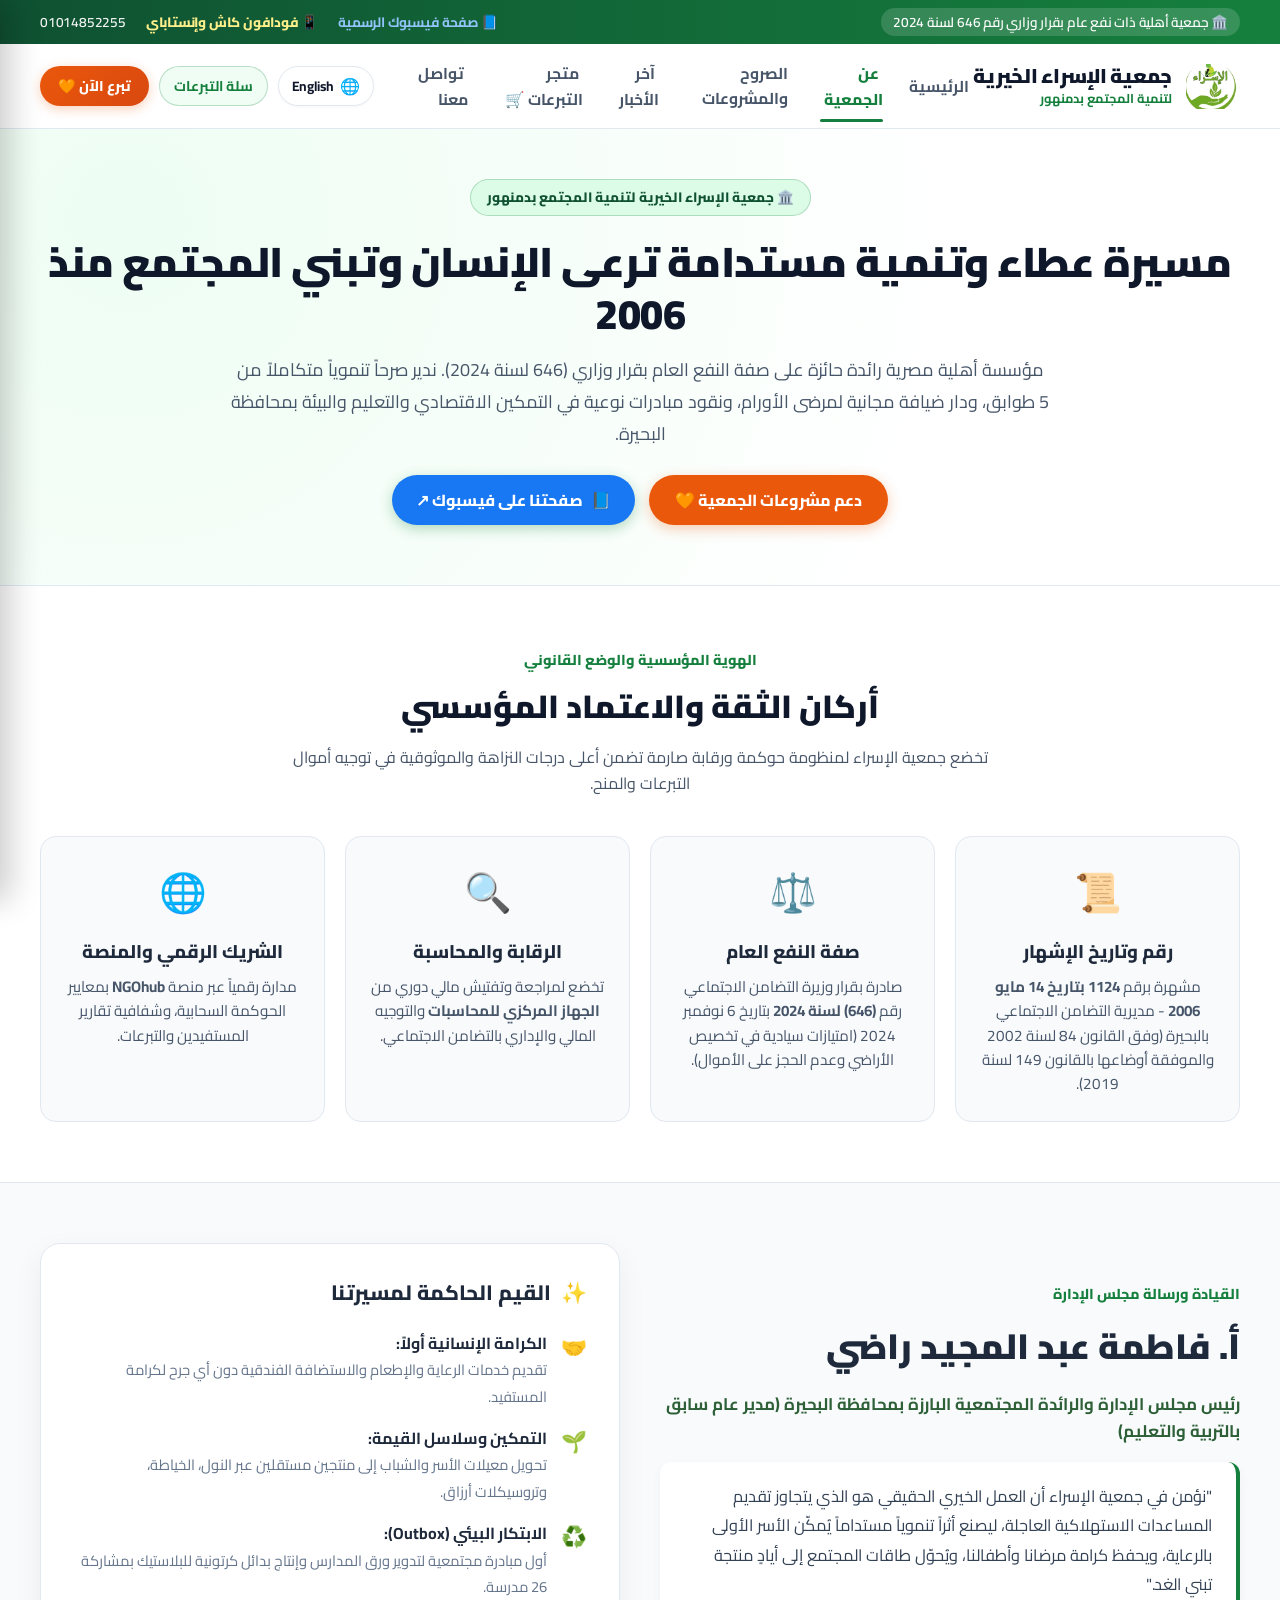
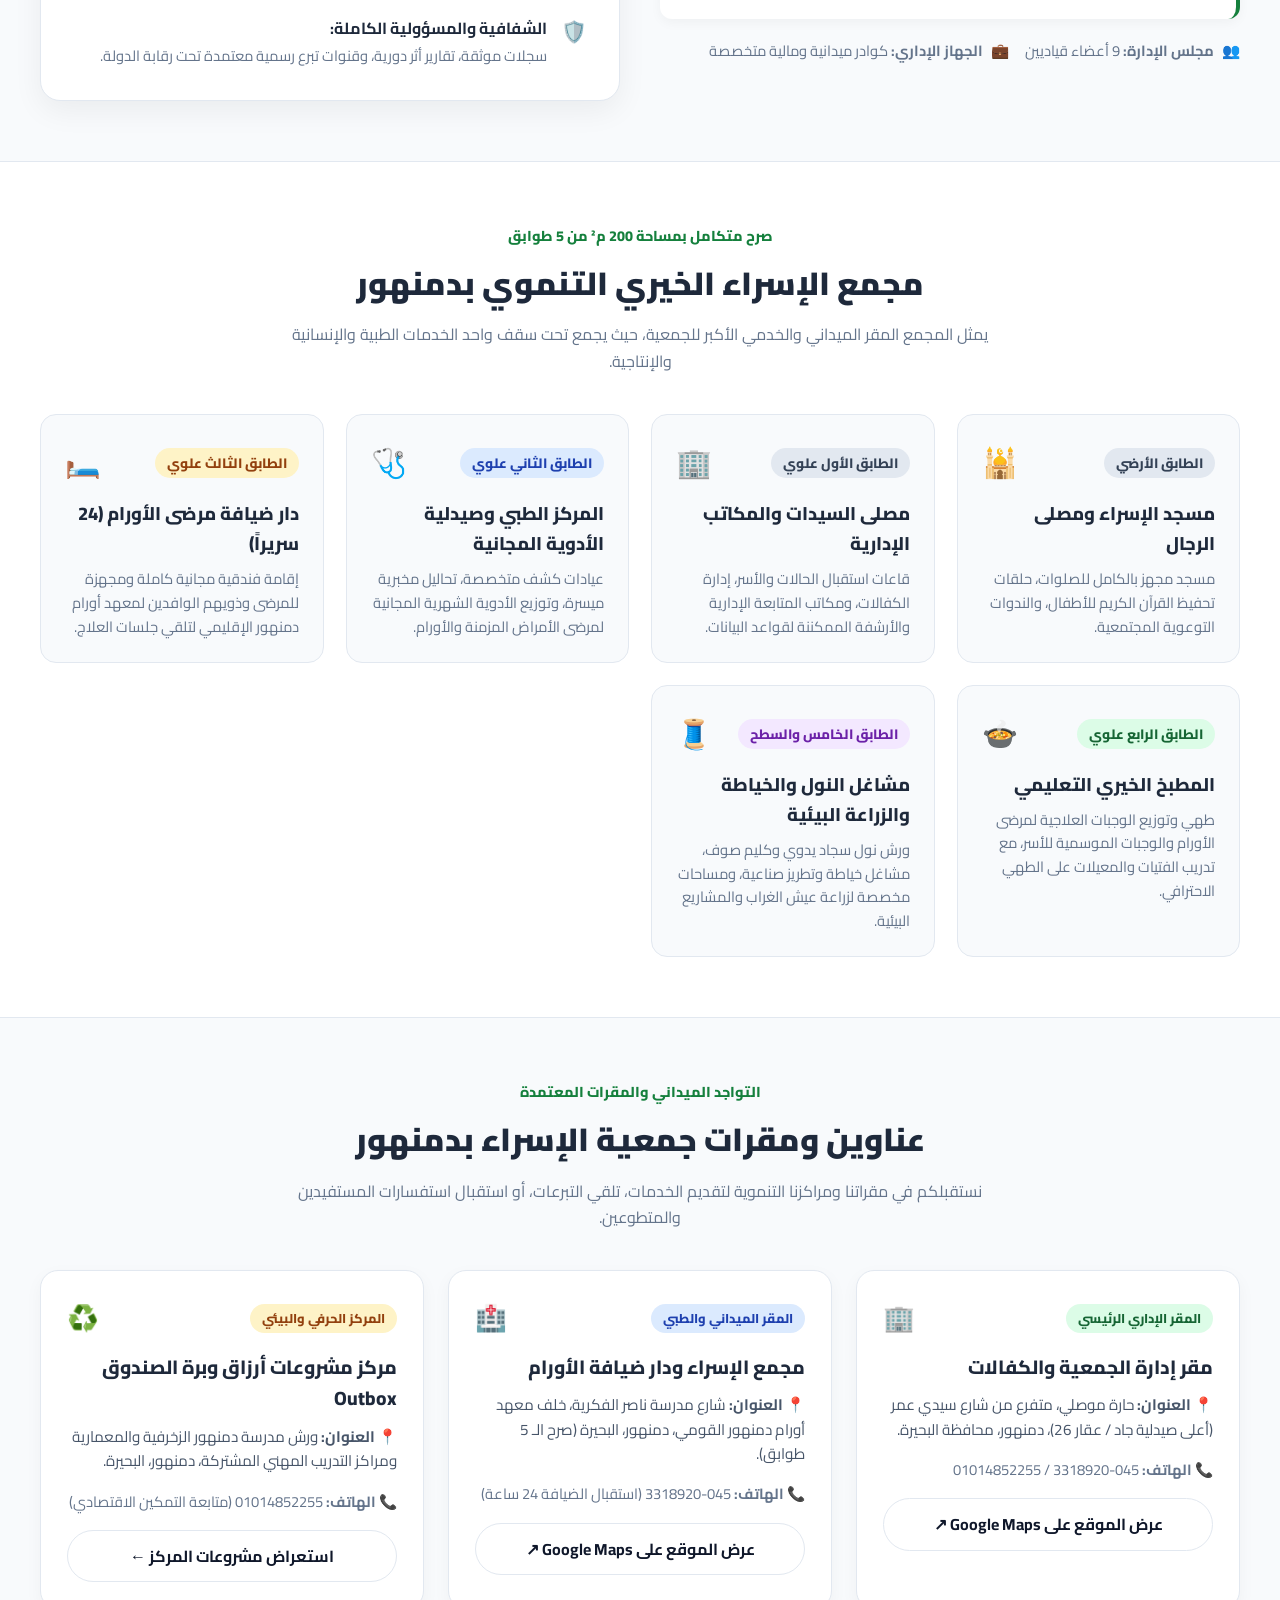
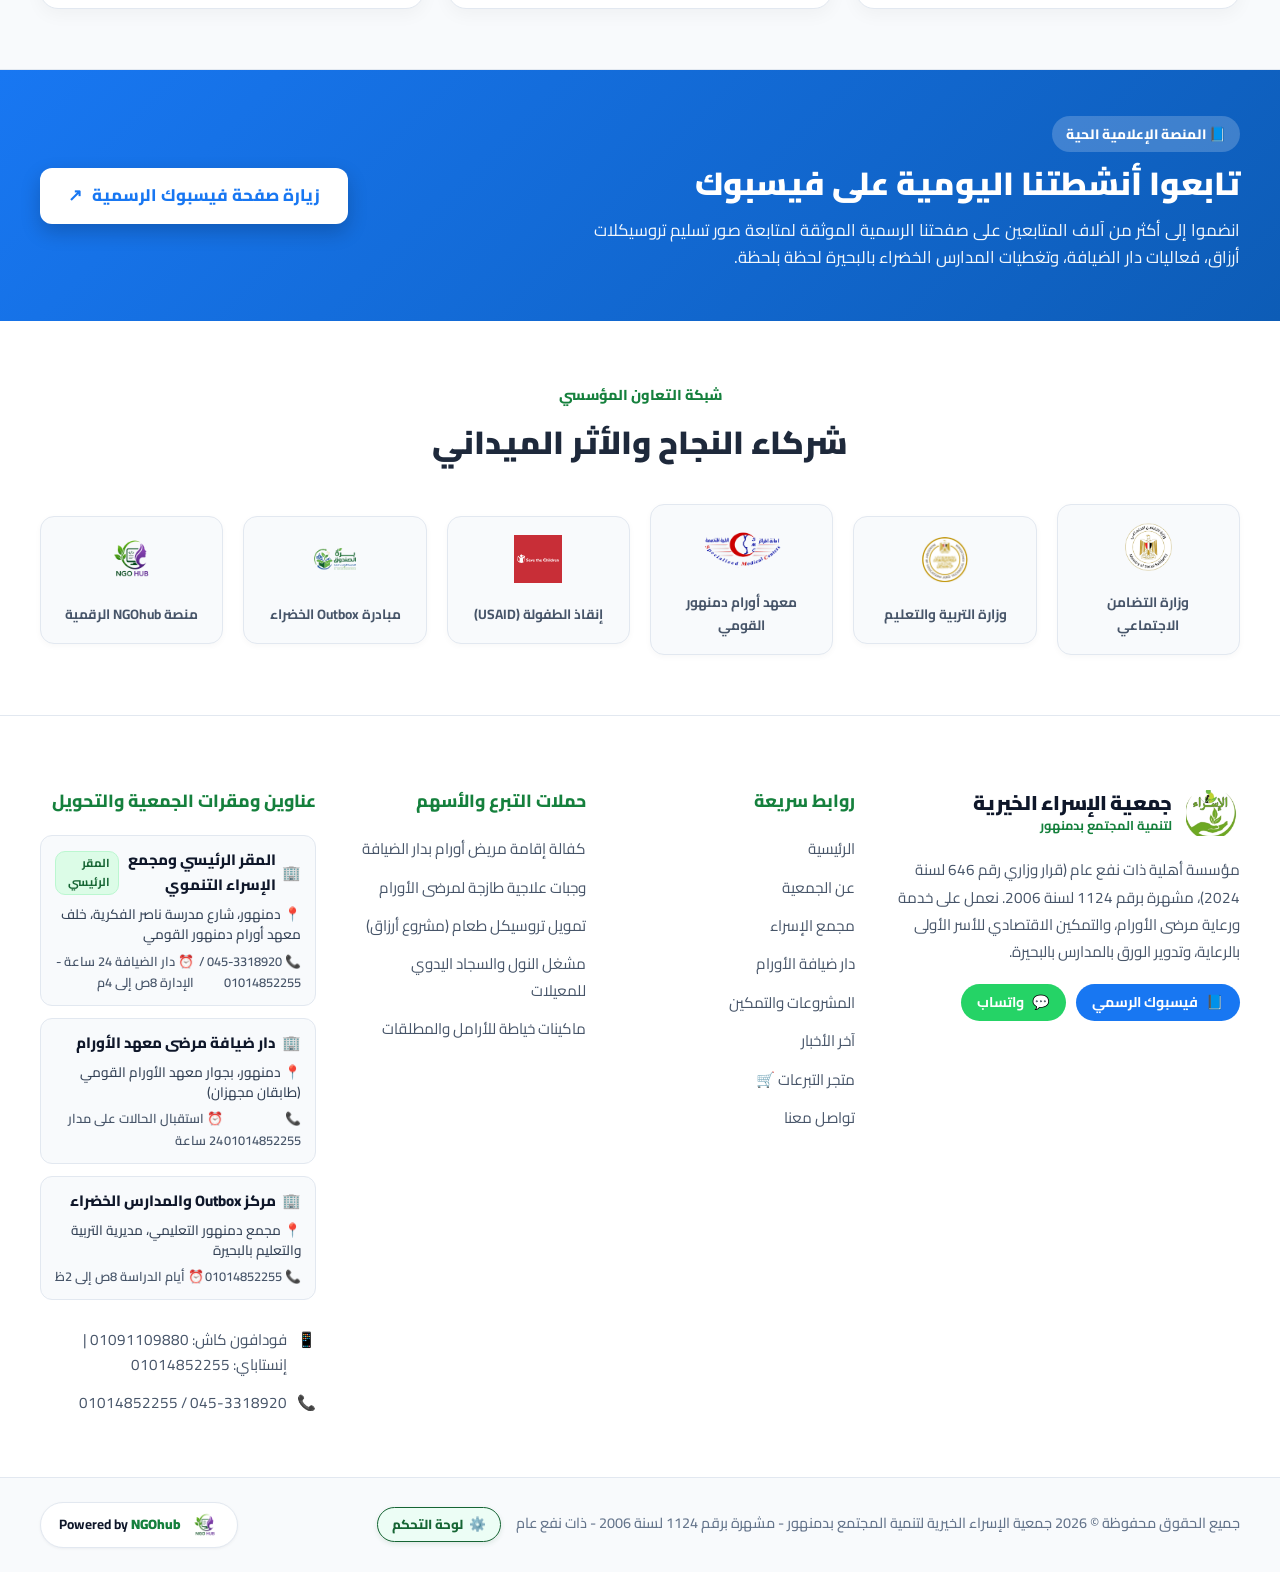
==== commit 7f6a5f12: "fix(contact): update official WhatsApp, Vodafone Cash, and InstaPay numbers across platform" ====
--- a/about.html
+++ b/about.html
@@ -346,7 +346,7 @@
             📍 <strong>العنوان:</strong> حارة موصلي، متفرع من شارع سيدي عمر (أعلى صيدلية جاد / عقار 26)، دمنهور، محافظة البحيرة.
           </p>
           <div style="font-size:0.92rem; color:#64748B; margin-bottom:16px;">
-            📞 <strong>الهاتف:</strong> 045-3318920 / 01026410313
+            📞 <strong>الهاتف:</strong> 045-3318920 / 01014852255
           </div>
           <a href="https://maps.google.com/maps?q=%D8%AF%D9%85%D9%86%D9%87%D9%88%D8%B1%20%D8%B3%D9%8A%D8%AF%D9%8A%20%D8%B9%D9%85%D8%B1" target="_blank" rel="noopener noreferrer" class="btn-outline" style="width:100%; text-align:center; display:block;">
             عرض الموقع على Google Maps ↗
@@ -382,7 +382,7 @@
             📍 <strong>العنوان:</strong> ورش مدرسة دمنهور الزخرفية والمعمارية ومراكز التدريب المهني المشتركة، دمنهور، البحيرة.
           </p>
           <div style="font-size:0.92rem; color:#64748B; margin-bottom:16px;">
-            📞 <strong>الهاتف:</strong> 01026410313 (متابعة التمكين الاقتصادي)
+            📞 <strong>الهاتف:</strong> 01014852255 (متابعة التمكين الاقتصادي)
           </div>
           <a href="projects.html" class="btn-outline" style="width:100%; text-align:center; display:block;">
             استعراض مشروعات المركز ←
@@ -467,7 +467,7 @@
           <a href="https://www.facebook.com/gam3it.alesraa" target="_blank" rel="noopener noreferrer" class="footer-social-pill" style="display:inline-flex; align-items:center; gap:8px; background:#1877F2; color:#FFFFFF; padding:7px 16px; border-radius:20px; text-decoration:none; font-size:0.88rem; font-weight:700;" title="صفحتنا الرسمية على فيسبوك">
             <span>📘</span> <span>فيسبوك الرسمي</span>
           </a>
-          <a href="https://wa.me/201026410313" target="_blank" rel="noopener noreferrer" class="footer-social-pill" style="display:inline-flex; align-items:center; gap:8px; background:#25D366; color:#FFFFFF; padding:7px 16px; border-radius:20px; text-decoration:none; font-size:0.88rem; font-weight:700;" title="تواصل عبر واتساب">
+          <a href="https://wa.me/201014852255" target="_blank" rel="noopener noreferrer" class="footer-social-pill" style="display:inline-flex; align-items:center; gap:8px; background:#25D366; color:#FFFFFF; padding:7px 16px; border-radius:20px; text-decoration:none; font-size:0.88rem; font-weight:700;" title="تواصل عبر واتساب">
             <span>💬</span> <span>واتساب</span>
           </a>
         </div>
@@ -518,11 +518,11 @@
         <div style="margin-top:14px; padding-top:12px; border-top:1px solid rgba(255,255,255,0.12);">
           <div class="footer-contact-item">
             <span>📱</span>
-            <span class="footer-vodafone-val">فودافون كاش / إنستاباي: 01026410313</span>
+            <span class="footer-vodafone-val">فودافون كاش: 01091109880 | إنستاباي: 01014852255</span>
           </div>
           <div class="footer-contact-item">
             <span>📞</span>
-            <a href="tel:+20453318920" class="footer-phone-val" style="color: inherit;">045-3318920 / 01026410313</a>
+            <a href="tel:+20453318920" class="footer-phone-val" style="color: inherit;">045-3318920 / 01014852255</a>
           </div>
         </div>
       </div>
